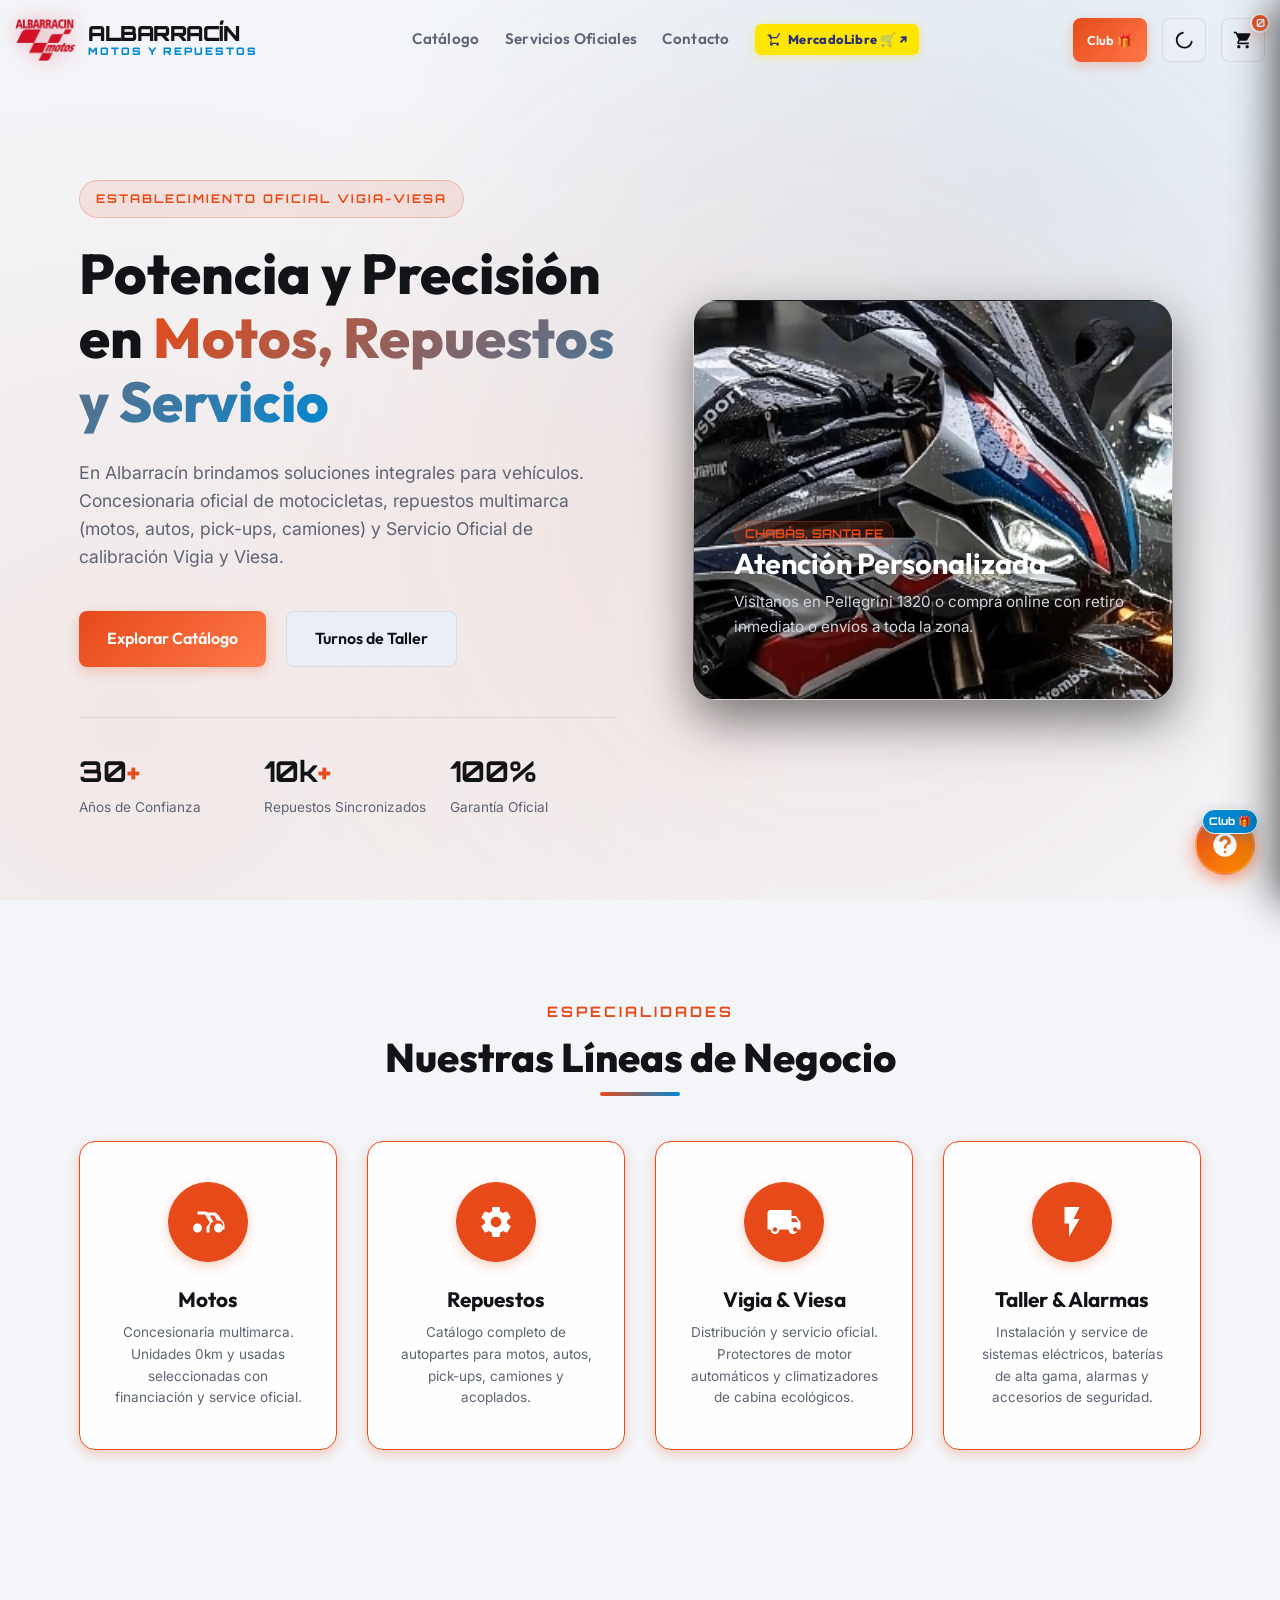
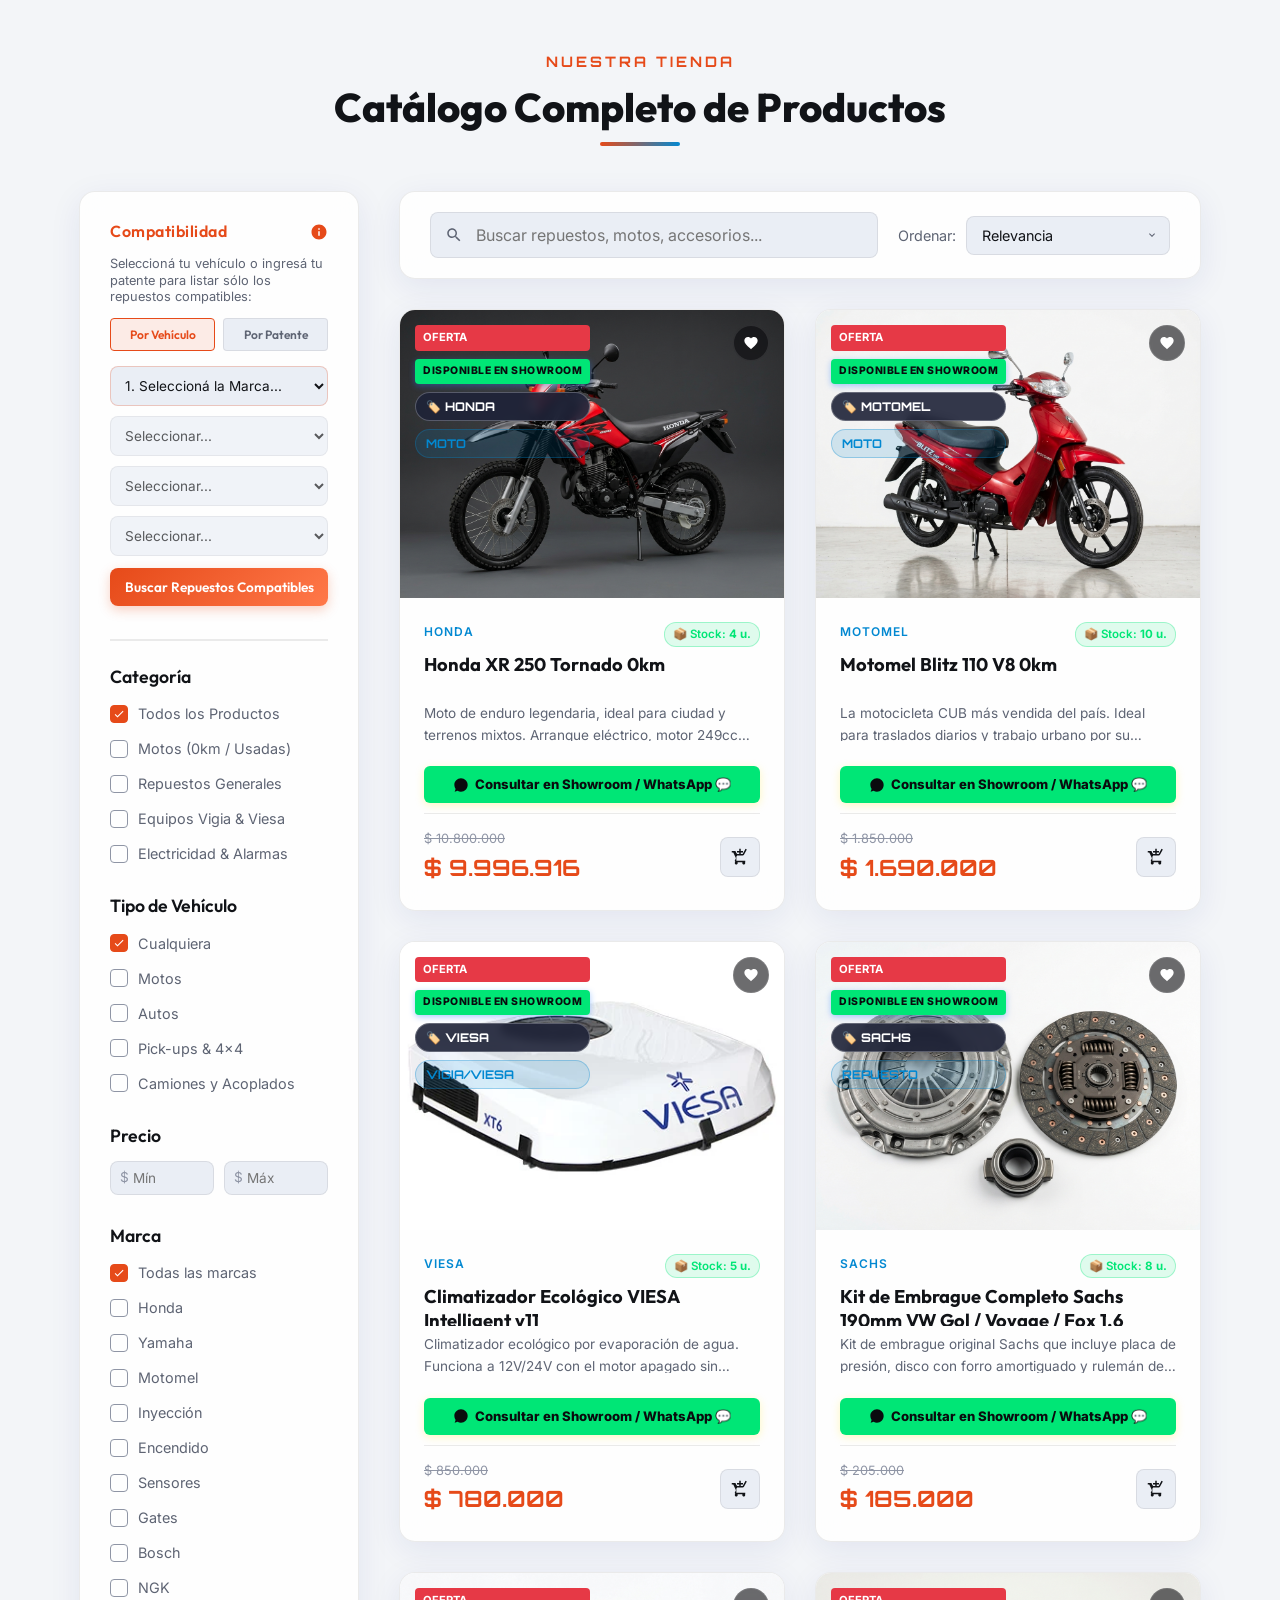
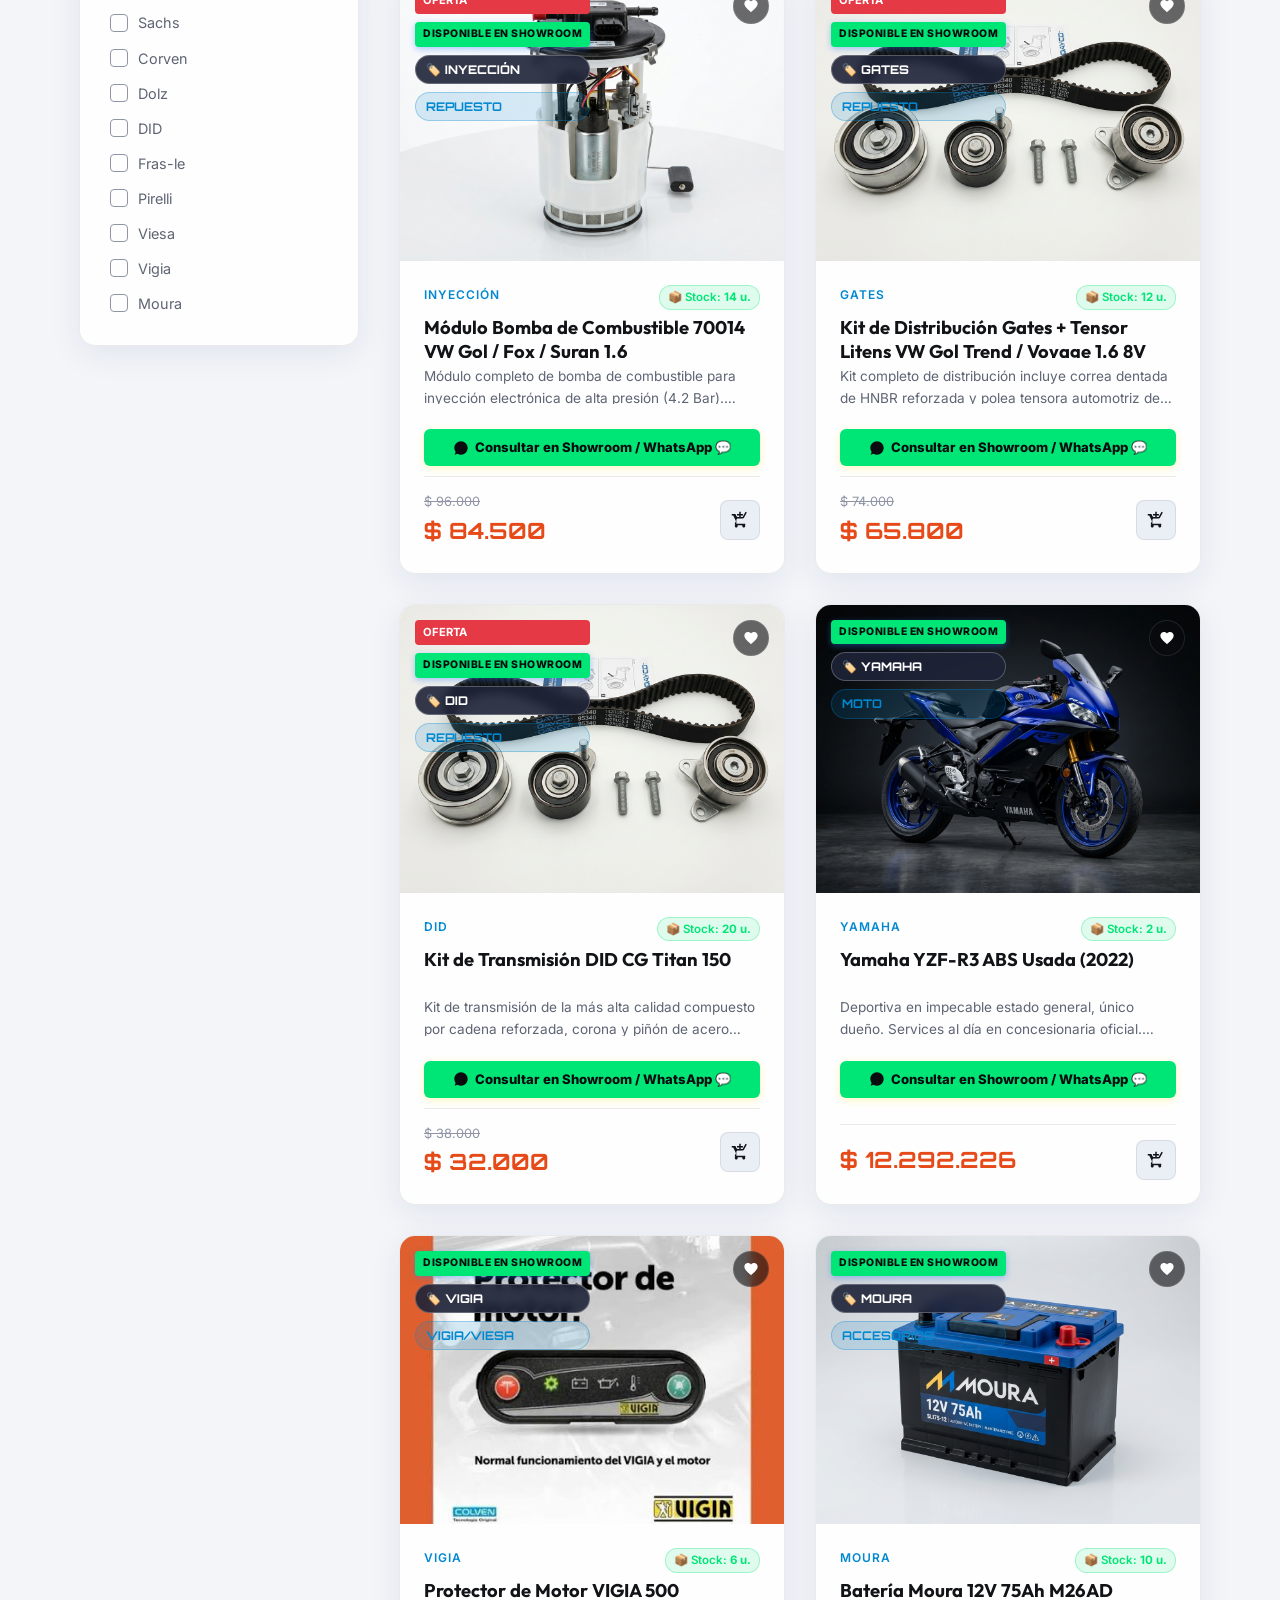
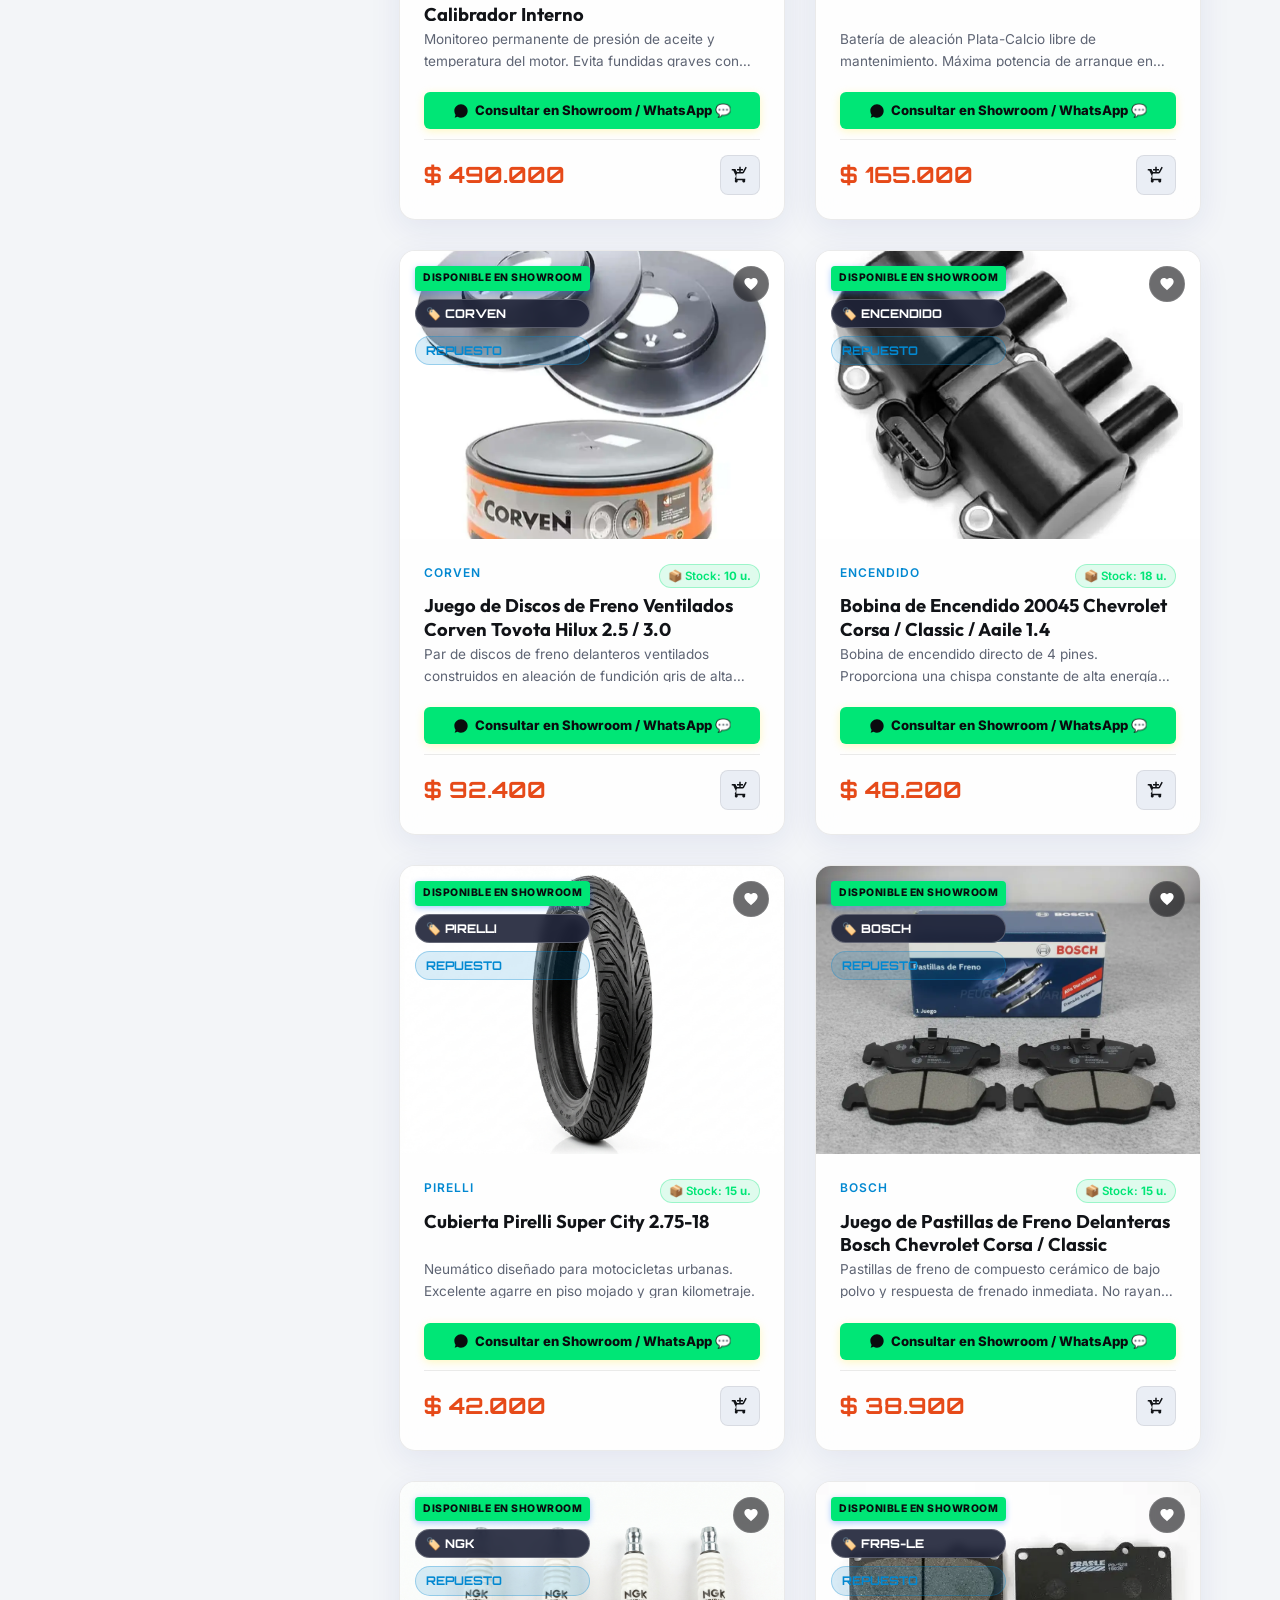
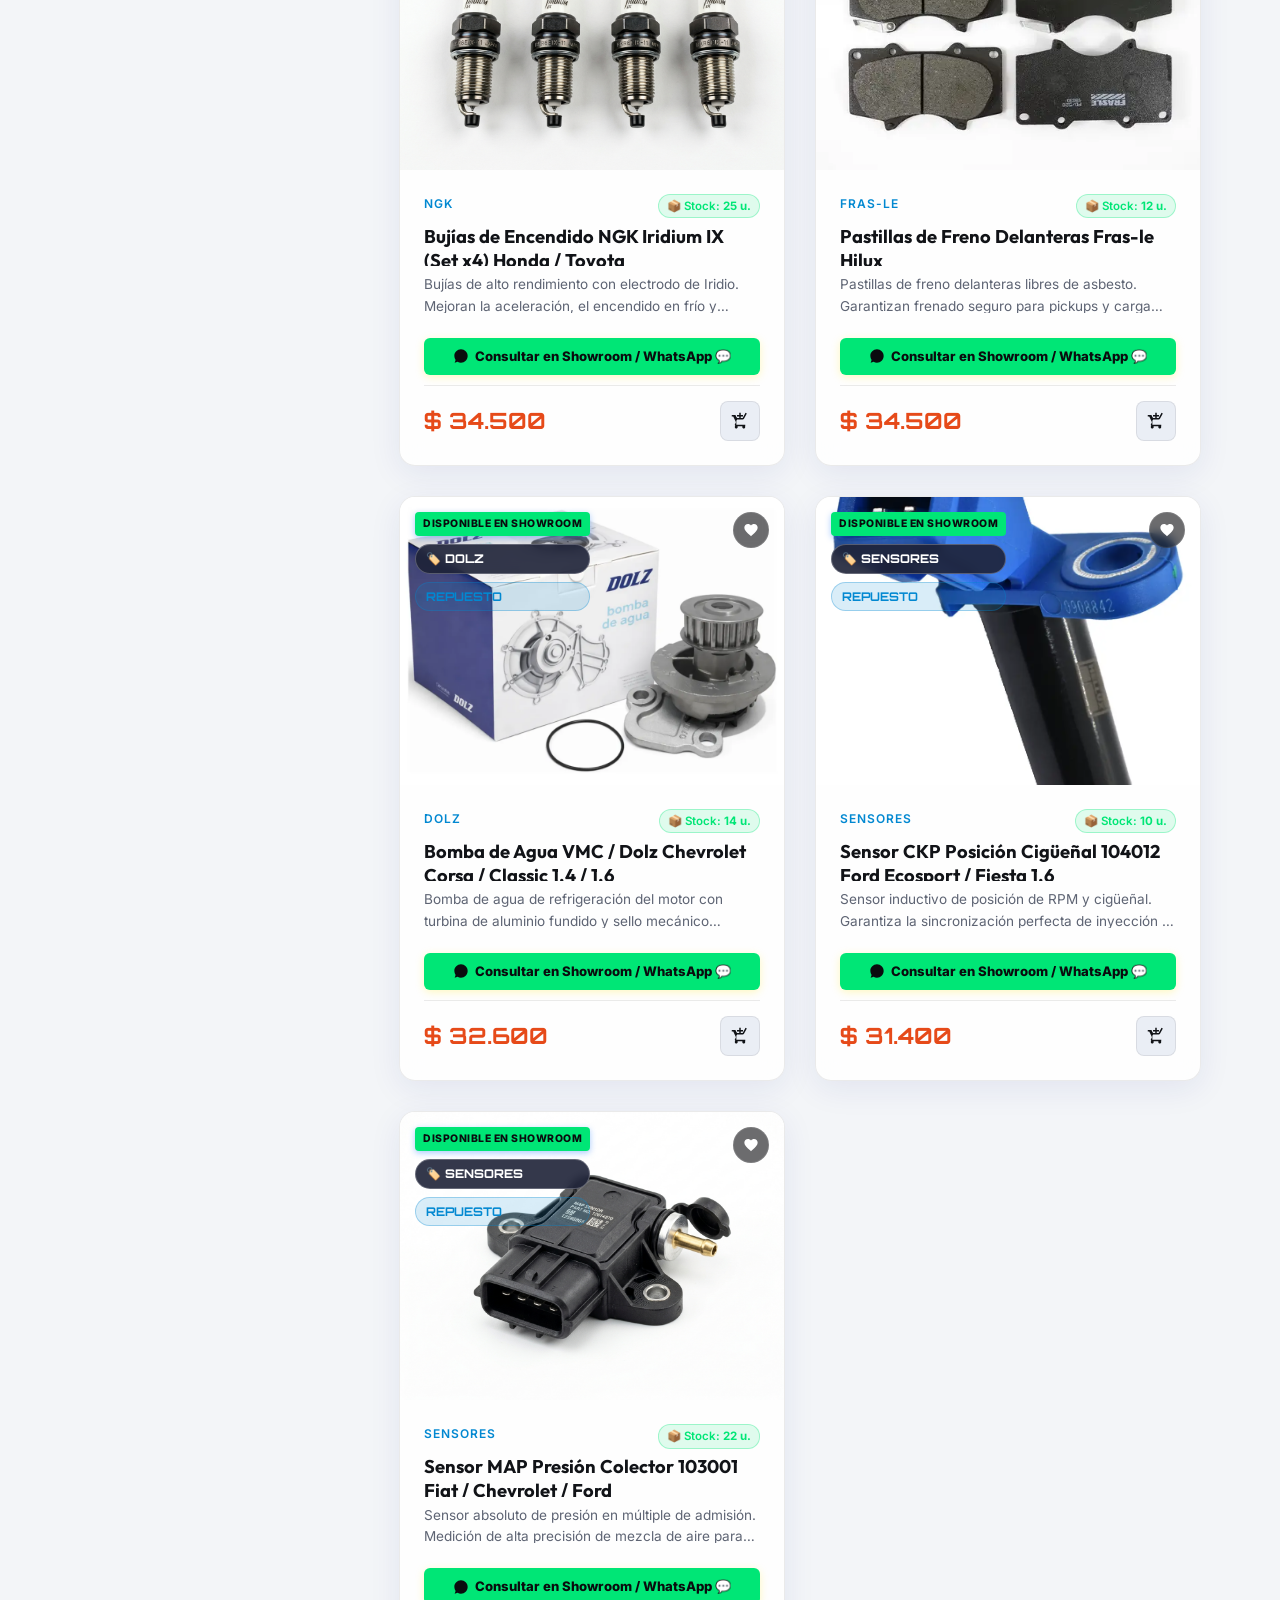
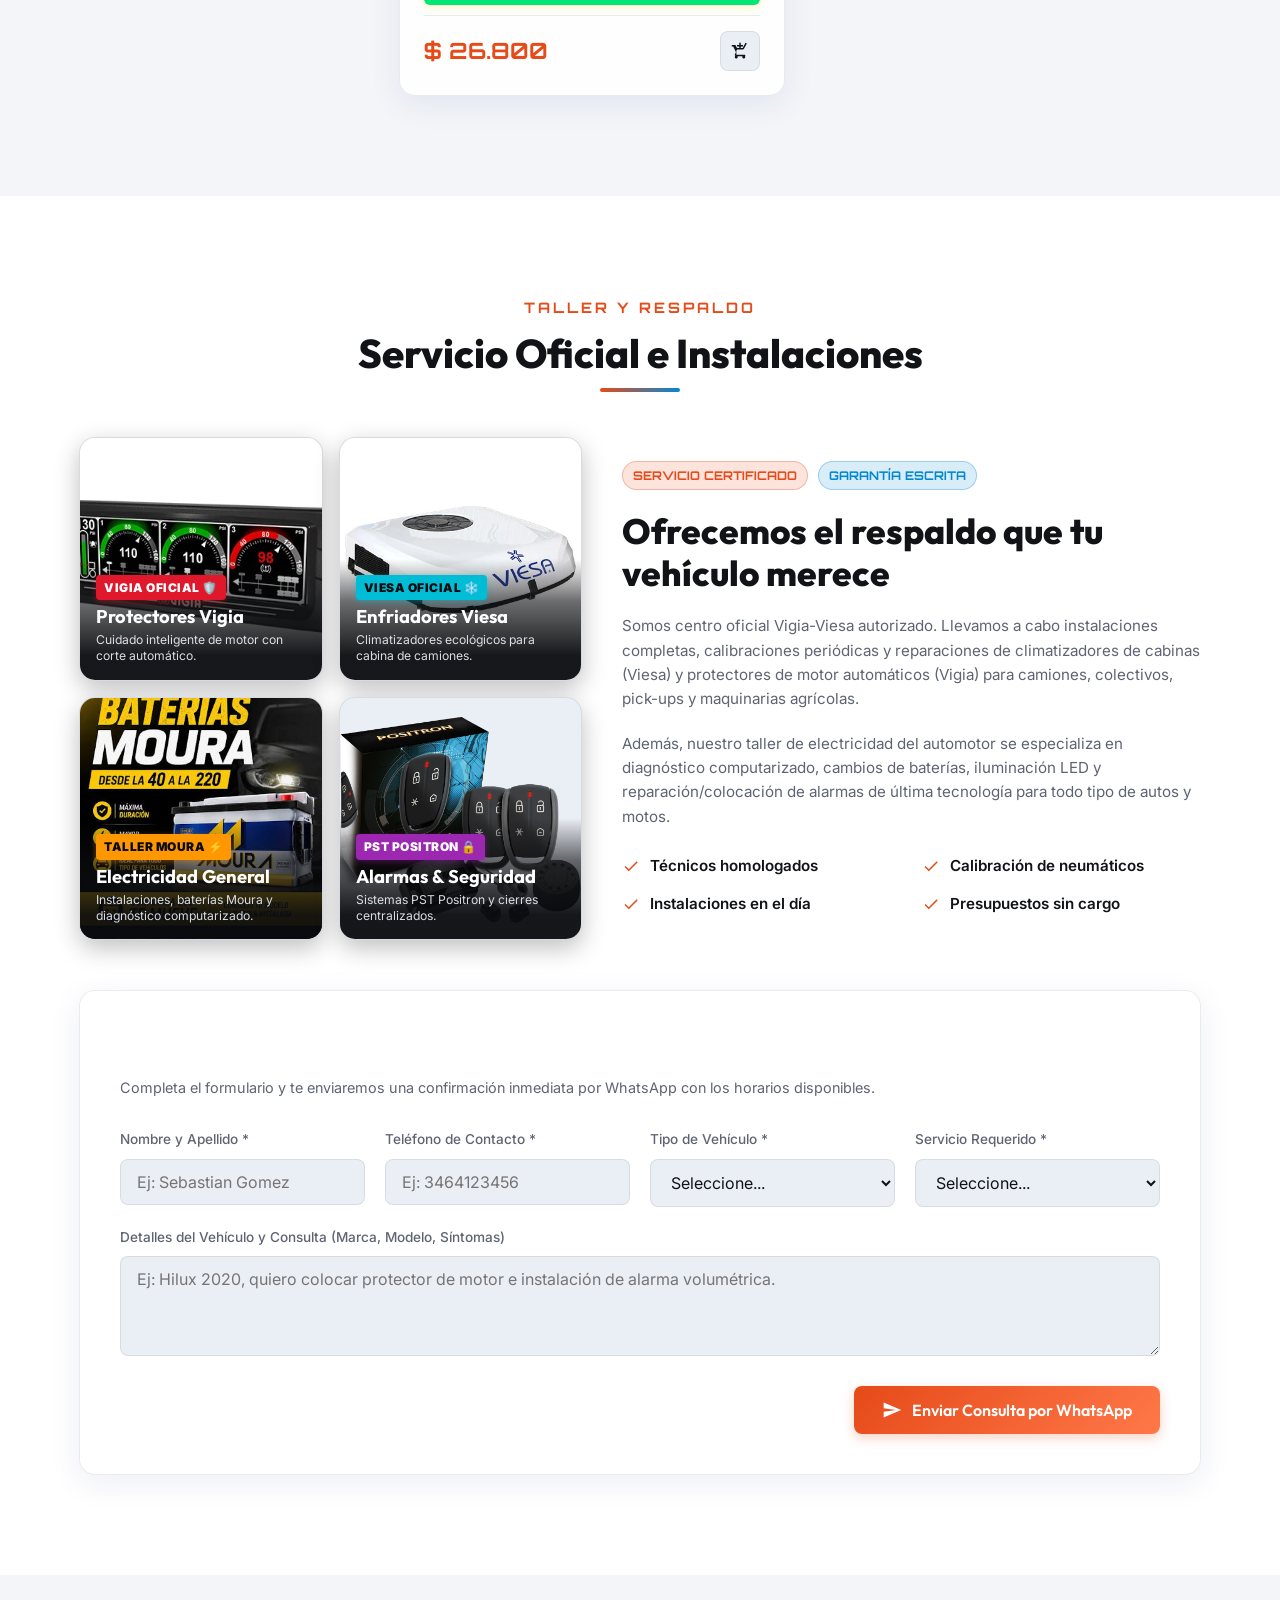
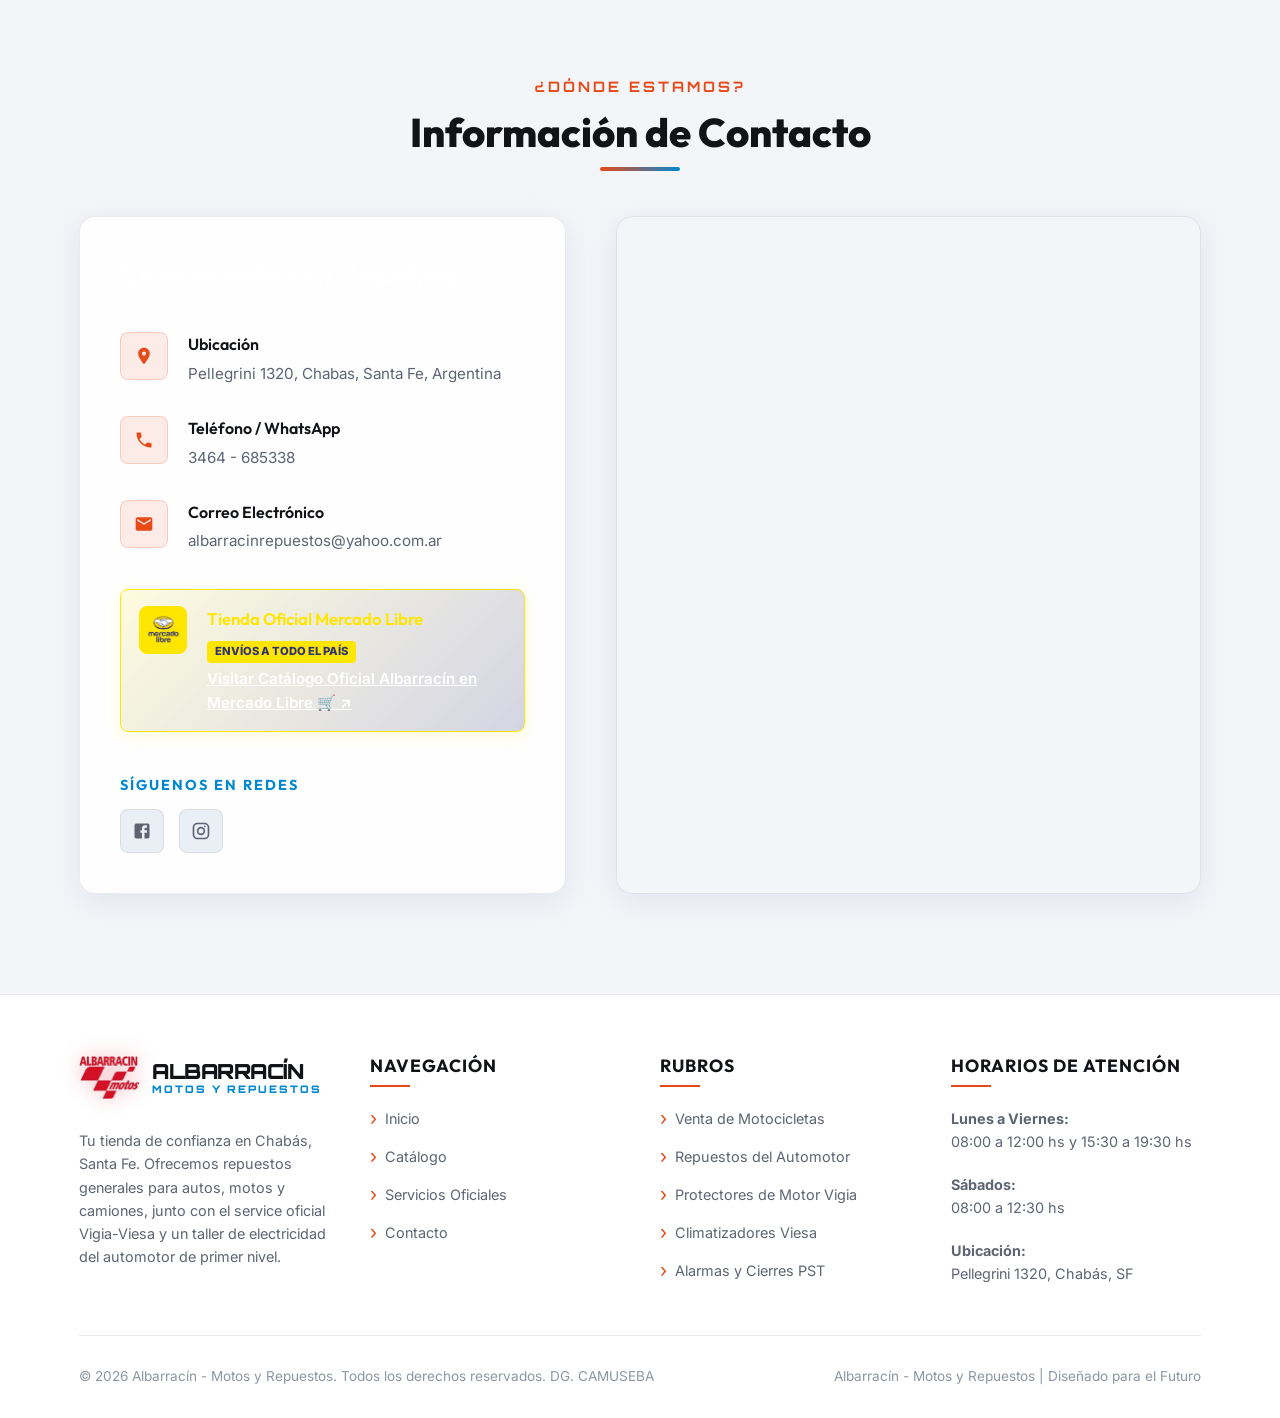
==== club_albarracin_fidelizacion/index.html @ 11bd65c9 "feat(v2.6.0): Base de datos relacional de compatibilidad vehicular, lookup por patente, ETL ACARA y " ====
<!DOCTYPE html>
<html lang="es">
<head>
  <meta charset="UTF-8">
  <meta name="viewport" content="width=device-width, initial-scale=1.0">

  <!-- SEO Primario & Posicionamiento Google -->
  <title>Albarracín Motos y Repuestos | Repuestos Multimarca, Concesionaria & Servicio Oficial Vigia-Viesa en Chabás</title>
  <meta name="description" content="Venta de motocicletas 0km y usadas, repuestos automotrices multimarca (Gates, Sachs, Bosch, Moura) y Servicio Oficial Vigia y Viesa en Chabás, Santa Fe. Tienda oficial MercadoLibre con envíos a todo el país.">
  <meta name="keywords" content="Albarracín Motos, Albarracín Repuestos, repuestos autos Chabás, repuestos motos Santa Fe, inyección electrónica, repuestos MercadoLibre, protector motor Vigia, climatizador Viesa, kit distribución Gates, embrague Sachs, baterías Moura, concesionaria Honda Chabás">
  <meta name="author" content="Albarracín Motos y Repuestos">
  <meta name="robots" content="index, follow, max-image-preview:large, max-snippet:-1, max-video-preview:-1">
  <link rel="canonical" href="https://albarracin-motos-repuestos.com.ar/">

  <!-- Geolocalización Local SEO -->
  <meta name="geo.region" content="AR-S">
  <meta name="geo.placename" content="Chabás, Santa Fe, Argentina">
  <meta name="geo.position" content="-33.2458;-61.3533">
  <meta name="ICBM" content="-33.2458, -61.3533">

  <!-- Open Graph / Facebook / WhatsApp Preview Meta Tags -->
  <meta property="og:site_name" content="Albarracín Motos y Repuestos">
  <meta property="og:title" content="Albarracín Motos y Repuestos | Catálogo Oficial & Tienda MercadoLibre">
  <meta property="og:description" content="Concesionaria de motocicletas, repuestos multimarca (autos, pick-ups, camiones) y Servicio Oficial Vigia y Viesa. Compra online en nuestra Tienda Oficial MercadoLibre o retirá en Pellegrini 1320 (Chabás).">
  <meta property="og:image" content="https://albarracin-motos-repuestos.com.ar/assets/banner_main.jpg">
  <meta property="og:image:secure_url" content="https://albarracin-motos-repuestos.com.ar/assets/banner_main.jpg">
  <meta property="og:image:width" content="1200">
  <meta property="og:image:height" content="630">
  <meta property="og:image:alt" content="Albarracín Motos y Repuestos - Catálogo Oficial">
  <meta property="og:url" content="https://albarracin-motos-repuestos.com.ar/">
  <meta property="og:type" content="website">
  <meta property="og:locale" content="es_AR">

  <!-- Twitter Card Metadata -->
  <meta name="twitter:card" content="summary_large_image">
  <meta name="twitter:url" content="https://albarracin-motos-repuestos.com.ar/">
  <meta name="twitter:title" content="Albarracín Motos y Repuestos | Repuestos & Servicio Oficial">
  <meta name="twitter:description" content="Venta de motos 0km, repuestos multimarca y servicio técnico homologado Vigia & Viesa. Tienda oficial MercadoLibre.">
  <meta name="twitter:image" content="https://albarracin-motos-repuestos.com.ar/assets/banner_main.jpg">

  <!-- Favicon e Iconos -->
  <link rel="icon" type="image/png" href="assets/logo.png">
  <link rel="apple-touch-icon" href="assets/logo.png">

  <!-- Schema.org JSON-LD Structured Data for Google SERP -->
  <script type="application/ld+json">
  {
    "@context": "https://schema.org",
    "@type": "AutoPartsStore",
    "name": "Albarracín Motos y Repuestos",
    "image": "https://albarracin-motos-repuestos.com.ar/assets/banner_main.jpg",
    "@id": "https://albarracin-motos-repuestos.com.ar/#store",
    "url": "https://albarracin-motos-repuestos.com.ar/",
    "telephone": "+543464685338",
    "priceRange": "$$",
    "address": {
      "@type": "PostalAddress",
      "streetAddress": "Pellegrini 1320",
      "addressLocality": "Chabás",
      "addressRegion": "Santa Fe",
      "postalCode": "S2173",
      "addressCountry": "AR"
    },
    "geo": {
      "@type": "GeoCoordinates",
      "latitude": -33.2458,
      "longitude": -61.3533
    },
    "openingHoursSpecification": {
      "@type": "OpeningHoursSpecification",
      "dayOfWeek": [
        "Monday",
        "Tuesday",
        "Wednesday",
        "Thursday",
        "Friday",
        "Saturday"
      ],
      "opens": "08:00",
      "closes": "19:00"
    },
    "sameAs": [
      "https://listado.mercadolibre.com.ar/_CustId_3530277724"
    ]
  }
  </script>

  <!-- Stylesheet -->
  <link rel="stylesheet" href="style.css">
  <link rel="stylesheet" href="loyalty.css">
  <link rel="stylesheet" href="mercadolibre.css">
</head>
<body>

  <!-- ==========================================
       HEADER & NAVIGATION
       ========================================== -->
  <header class="header" id="main-header">
    <div class="container header-container">
      <a href="#inicio" class="logo-wrapper" id="logo-link">
        <img src="assets/logo_white.png" alt="Albarracín Motos y Repuestos" class="logo-icon-img">
        <span class="logo-text">
          ALBARRACÍN
          <span class="logo-sub">Motos y Repuestos</span>
        </span>
      </a>

      <!-- Desktop Nav & Mobile Menu -->
      <nav>
        <ul class="nav-menu" id="nav-menu">
          <li class="nav-item">
            <a href="#catalogo" class="nav-link active" id="link-catalogo">
              <span class="nav-link-text">Catálogo</span>
              <svg class="nav-link-arrow" viewBox="0 0 24 24"><path d="M8.59 16.59L13.17 12 8.59 7.41 10 6l6 6-6 6-1.41-1.41z"/></svg>
            </a>
          </li>
          <li class="nav-item">
            <a href="#servicios" class="nav-link" id="link-servicios">
              <span class="nav-link-text">Servicios Oficiales</span>
              <svg class="nav-link-arrow" viewBox="0 0 24 24"><path d="M8.59 16.59L13.17 12 8.59 7.41 10 6l6 6-6 6-1.41-1.41z"/></svg>
            </a>
          </li>
          <li class="nav-item">
            <a href="#contacto" class="nav-link" id="link-contacto">
              <span class="nav-link-text">Contacto</span>
              <svg class="nav-link-arrow" viewBox="0 0 24 24"><path d="M8.59 16.59L13.17 12 8.59 7.41 10 6l6 6-6 6-1.41-1.41z"/></svg>
            </a>
          </li>
          <li class="nav-item nav-item-ml">
            <a href="https://listado.mercadolibre.com.ar/_CustId_3530277724" target="_blank" rel="noopener noreferrer" class="nav-link nav-link-ml" id="link-mercadolibre">
              <span class="nav-ml-badge">
                <svg viewBox="0 0 24 24"><path d="M7 18c-1.1 0-1.99.9-1.99 2S5.9 22 7 22s2-.9 2-2-.9-2-2-2zm10 0c-1.1 0-1.99.9-1.99 2s.89 2 1.99 2 2-.9 2-2-.9-2-2-2zm-9.83-6.25l.03-.12.9-1.63h7.45c.75 0 1.41-.41 1.75-1.03l3.8-6.9-1.73-1.02-3.8 6.9H8.1L7 6.27l-.03-.02-1-2.1H1v2h2l3.6 7.59-1.35 2.45c-.16.28-.25.61-.25.96 0 1.1.9 2 2 2h12v-2H7.42c-.13 0-.25-.11-.25-.25z"/></svg>
                MercadoLibre 🛒 ↗
              </span>
            </a>
          </li>
          <li class="nav-item mobile-only-nav-item">
            <button class="nav-link nav-link-club" id="mobile-nav-club-btn" onclick="openLoyaltyDrawer(); document.getElementById('nav-menu').classList.remove('open');">
              <span style="display: flex; align-items: center; gap: 8px;">
                <svg viewBox="0 0 24 24" style="width: 18px; height: 18px; fill: var(--accent-orange);"><path d="M12 2C6.48 2 2 6.48 2 12s4.48 10 10 10 10-4.48 10-10S17.52 2 12 2zm1 17h-2v-2h2v2zm2.07-7.75l-.9.92C13.45 12.9 13 13.5 13 15h-2v-.5c0-1.1.45-2.1 1.17-2.83l1.24-1.26c.37-.36.59-.86.59-1.41 0-1.1-.9-2-2-2s-2 .9-2 2H7c0-2.76 2.24-5 5-5s5 2.24 5 5c0 1.04-.42 1.99-1.07 2.75z"/></svg>
                Club Albarracín 🎁
              </span>
              <span class="nav-club-tag">Puntos & Premios</span>
            </button>
          </li>
        </ul>
      </nav>

      <div class="header-actions">
        <!-- Club Albarracin Header Direct Button -->
        <button class="btn btn-primary" id="header-club-btn" onclick="openLoyaltyDrawer()" style="padding: 8px 14px; font-size: 0.8rem; height: 44px; font-family: var(--font-heading);">
          Club 🎁
        </button>

        <!-- Theme Toggle -->
        <button class="theme-toggle" id="theme-btn" aria-label="Cambiar tema">
          <svg class="sun-icon" viewBox="0 0 24 24">
            <path d="M12 7c-2.76 0-5 2.24-5 5s2.24 5 5 5 5-2.24 5-5-2.24-5-5-5zM2 13h2c.55 0 1-.45 1-1s-.45-1-1-1H2c-.55 0-1 .45-1 1s.45 1 1 1zm18 0h2c.55 0 1-.45 1-1s-.45-1-1-1h-2c-.55 0-1 .45-1 1s.45 1 1 1zM11 2v2c0 .55.45 1 1 1s1-.45 1-1V2c0-.55-.45-1-1-1s-1 .45-1 1zm0 18v2c0 .55.45 1 1 1s1-.45 1-1v-2c0-.55-.45-1-1-1s-1 .45-1 1zM5.99 4.58c-.39-.39-1.03-.39-1.41 0s-.39 1.03 0 1.41l1.06 1.06c.39.39 1.03.39 1.41 0s.39-1.03 0-1.41L5.99 4.58zm12.37 12.37c-.39-.39-1.03-.39-1.41 0s-.39 1.03 0 1.41l1.06 1.06c.39.39 1.03.39 1.41 0s.39-1.03 0-1.41l-1.06-1.06zm1.06-12.37c-.39-.39-1.03-.39-1.41 0l-1.06 1.06c-.39.39-.39 1.03 0 1.41s1.03.39 1.41 0l1.06-1.06c.39-.38.39-1.02 0-1.41zm-12.37 12.37c-.39-.39-1.03-.39-1.41 0l-1.06 1.06c-.39.39-.39 1.03 0 1.41s1.03.39 1.41 0l1.06-1.06c.39-.38.39-1.02 0-1.41z"/>
          </svg>
          <svg class="moon-icon" viewBox="0 0 24 24" style="display: none;">
            <path d="M12.3 22h-.1c-5.5 0-10-4.5-10-10 0-4.8 3.5-8.9 8.2-9.8.6-.1 1.2.3 1.3.9.1.6-.3 1.2-.9 1.3-3.7.7-6.4 3.9-6.4 7.7 0 4.4 3.6 8 8 8 3.8 0 7-2.7 7.7-6.4.1-.6.7-1 1.3-.9.6.1 1 .7.9 1.3-.9 4.7-5 8.2-9.8 8.2z"/>
          </svg>
        </button>

        <!-- Cart Trigger -->
        <button class="cart-trigger" id="cart-trigger-btn" aria-label="Ver carrito">
          <svg viewBox="0 0 24 24">
            <path d="M7 18c-1.1 0-1.99.9-1.99 2S5.9 22 7 22s2-.9 2-2-.9-2-2-2zM1 2v2h2l3.6 7.59-1.35 2.45c-.16.28-.25.61-.25.96 0 1.1.9 2 2 2h12v-2H7.42c-.14 0-.25-.11-.25-.25l.03-.12.9-1.63h7.45c.75 0 1.41-.41 1.75-1.03l3.58-6.49c.08-.14.12-.31.12-.48 0-.55-.45-1-1-1H5.21l-.94-2H1zm16 16c-1.1 0-1.99.9-1.99 2s.89 2 1.99 2 2-.9 2-2-.9-2-2-2z"/>
          </svg>
          <span class="cart-count" id="cart-counter">0</span>
        </button>

        <!-- Mobile Menu Toggle -->
        <button class="mobile-menu-toggle" id="mobile-toggle" aria-label="Menú móvil">
          <svg viewBox="0 0 24 24">
            <path d="M3 18h18v-2H3v2zm0-5h18v-2H3v2zm0-7v2h18V6H3z"/>
          </svg>
        </button>
      </div>
    </div>
  </header>

  <!-- ==========================================
       HERO SECTION
       ========================================== -->
  <main>
    <section class="hero" id="inicio">
      <div class="hero-image-bg"></div>
      <div class="container hero-grid">
        <div class="hero-content reveal active">
          <div class="hero-tag">
            <span class="hero-tag-text">Establecimiento Oficial Vigia-Viesa</span>
          </div>
          <h1 class="hero-title">
            Potencia y Precisión en <span>Motos, Repuestos y Servicio</span>
          </h1>
          <p class="hero-description">
            En Albarracín brindamos soluciones integrales para vehículos. Concesionaria oficial de motocicletas, repuestos multimarca (motos, autos, pick-ups, camiones) y Servicio Oficial de calibración Vigia y Viesa.
          </p>
          <div class="hero-buttons">
            <a href="#catalogo" class="btn btn-primary" id="btn-hero-catalog">Explorar Catálogo</a>
            <a href="#servicios" class="btn btn-secondary" id="btn-hero-taller">Turnos de Taller</a>
          </div>
          <div class="hero-stats">
            <div class="stat-item">
              <span class="stat-number">30<span>+</span></span>
              <span class="stat-label">Años de Confianza</span>
            </div>
            <div class="stat-item">
              <span class="stat-number">10k<span>+</span></span>
              <span class="stat-label">Repuestos Sincronizados</span>
            </div>
            <div class="stat-item">
              <span class="stat-number">100%</span>
              <span class="stat-label">Garantía Oficial</span>
            </div>
          </div>
        </div>
        <div class="hero-visual reveal active">
          <div class="hero-card">
            <img class="hero-card-img" src="assets/banner_main.jpg" alt="Albarracín Repuestos taller y salón de ventas" id="main-banner-img">
            <div class="hero-card-content">
              <span class="badge badge-orange">Chabás, Santa Fe</span>
              <h3 class="hero-card-title">Atención Personalizada</h3>
              <p class="hero-card-desc">Visitanos en Pellegrini 1320 o comprá online con retiro inmediato o envíos a toda la zona.</p>
            </div>
          </div>
        </div>
      </div>
    </section>

    <!-- ==========================================
         CATEGORIES SECTION
         ========================================== -->
    <section class="section" id="categorias-showcase">
      <div class="container">
        <div class="section-title-wrapper reveal">
          <span class="section-subtitle">Especialidades</span>
          <h2 class="section-title">Nuestras Líneas de Negocio</h2>
        </div>
        <div class="categories-grid">
          <!-- Motos -->
          <div class="category-card glass-panel reveal" data-category="motos" id="cat-card-motos">
            <div class="category-icon-wrapper">
              <svg viewBox="0 0 24 24">
                <path d="M19 13c-1.66 0-3 1.34-3 3s1.34 3 3 3 3-1.34 3-3-1.34-3-3-3zm-14 0c-1.66 0-3 1.34-3 3s1.34 3 3 3 3-1.34 3-3-1.34-3-3-3zm13.1-6.17c-.41-.7-1.15-1.13-1.95-1.13H11v2h5.1l1.9 3.25C18.25 11.23 18.63 11 19 11c1.66 0 3 1.34 3 3v2h-2c0-2.21-1.79-4-4-4h-.23l-3.32-5.69C12.1 5.48 11.08 5 10 5H5v2h5l3.23 5.54L11 15.35V19h2v-4.15l1.67-2.85h1.56c1.07 0 2.05.54 2.62 1.45l2.25 3.55H23v-2.5c0-1.73-.89-3.25-2.24-4.12l-1.66-2.85z"/>
              </svg>
            </div>
            <h3 class="category-title">Motos</h3>
            <p class="category-desc">Concesionaria multimarca. Unidades 0km y usadas seleccionadas con financiación y service oficial.</p>
          </div>
          <!-- Repuestos -->
          <div class="category-card glass-panel reveal" data-category="repuestos" id="cat-card-repuestos">
            <div class="category-icon-wrapper">
              <svg viewBox="0 0 24 24">
                <path d="M19.43 12.98c.04-.32.07-.64.07-.98s-.03-.66-.07-.98l2.11-1.65c.19-.15.24-.42.12-.64l-2-3.46c-.12-.22-.39-.3-.61-.22l-2.49 1c-.52-.4-1.08-.73-1.69-.98l-.38-2.65C14.46 2.18 14.25 2 14 2h-4c-.25 0-.46.18-.49.42l-.38 2.65c-.61.25-1.17.59-1.69.98l-2.49-1c-.23-.09-.49 0-.61.22l-2 3.46c-.13.22-.07.49.12.64l2.11 1.65c-.04.32-.07.65-.07.98s.03.66.07.98l-2.11 1.65c-.19.15-.24.42-.12.64l2 3.46c.12.22.39.3.61.22l2.49-1c.52.4 1.08.73 1.69.98l.38 2.65c.03.24.24.42.49.42h4c.25 0 .46-.18.49-.42l.38-2.65c.61-.25 1.17-.59 1.69-.98l2.49 1c.23.09.49 0 .61-.22l2-3.46c.12-.22.07-.49-.12-.64l-2.11-1.65zM12 15.5c-1.93 0-3.5-1.57-3.5-3.5s1.57-3.5 3.5-3.5 3.5 1.57 3.5 3.5-1.57 3.5-3.5 3.5z"/>
              </svg>
            </div>
            <h3 class="category-title">Repuestos</h3>
            <p class="category-desc">Catálogo completo de autopartes para motos, autos, pick-ups, camiones y acoplados.</p>
          </div>
          <!-- Vigia Viesa -->
          <div class="category-card glass-panel reveal" data-category="vigia-viesa" id="cat-card-vigia">
            <div class="category-icon-wrapper">
              <svg viewBox="0 0 24 24">
                <path d="M20 8h-3V4H3c-1.1 0-2 .9-2 2v11h2c0 1.66 1.34 3 3 3s3-1.34 3-3h6c0 1.66 1.34 3 3 3s3-1.34 3-3h2v-5l-3-4zM6 18.5c-.83 0-1.5-.67-1.5-1.5s.67-1.5 1.5-1.5 1.5.67 1.5 1.5-.67 1.5-1.5 1.5zm13.5 0c-.83 0-1.5-.67-1.5-1.5s.67-1.5 1.5-1.5 1.5.67 1.5 1.5-.67 1.5-1.5 1.5zM17 12V9.5h2.5l1.97 2.5H17z"/>
              </svg>
            </div>
            <h3 class="category-title">Vigia & Viesa</h3>
            <p class="category-desc">Distribución y servicio oficial. Protectores de motor automáticos y climatizadores de cabina ecológicos.</p>
          </div>
          <!-- Electricidad -->
          <div class="category-card glass-panel reveal" data-category="electricidad-alarmas" id="cat-card-electricity">
            <div class="category-icon-wrapper">
              <svg viewBox="0 0 24 24">
                <path d="M7 2v11h3v9l7-12h-4l4-8H7z"/>
              </svg>
            </div>
            <h3 class="category-title">Taller & Alarmas</h3>
            <p class="category-desc">Instalación y service de sistemas eléctricos, baterías de alta gama, alarmas y accesorios de seguridad.</p>
          </div>
        </div>
      </div>
    </section>

    <!-- ==========================================
         E-COMMERCE CATALOG SECTION
         ========================================== -->
    <section class="section" id="catalogo">
      <div class="container">
        <div class="section-title-wrapper reveal">
          <span class="section-subtitle">Nuestra Tienda</span>
          <h2 class="section-title">Catálogo Completo de Productos</h2>
        </div>

        <div class="catalog-layout">
          <!-- Sidebar Filters -->
          <aside class="catalog-filters glass-panel" id="catalog-aside">
            <div class="catalog-filters-close-btn">
              <button class="cart-close-btn" id="close-filters-btn" aria-label="Cerrar filtros">
                <svg viewBox="0 0 24 24"><path d="M19 6.41L17.59 5 12 10.59 6.41 5 5 6.41 10.59 12 5 17.59 6.41 19 12 13.41 17.59 19 19 17.59 13.41 12 19 6.41z"/></svg>
              </button>
            </div>

            <!-- BUSCADOR DE COMPATIBILIDAD POR VEHICULO -->
            <div class="filter-section" id="compatibility-checker-widget" style="border-bottom: 2px solid var(--glass-border); padding-bottom: 25px; margin-bottom: 25px;">
              <h3 class="filter-title" style="color: var(--accent-orange); font-size: 1rem; letter-spacing: 0.5px;">
                <span>Compatibilidad</span>
                <svg viewBox="0 0 24 24" style="width: 18px; height: 18px; fill: currentColor;"><path d="M12 2C6.48 2 2 6.48 2 12s4.48 10 10 10 10-4.48 10-10S17.52 2 12 2zm1 15h-2v-6h2v6zm0-8h-2V7h2v2z"/></svg>
              </h3>
              <p class="footer-desc" style="font-size: 0.8rem; margin-bottom: 12px; line-height: 1.3; color: var(--text-secondary);">
                Seleccioná tu vehículo o ingresá tu patente para listar sólo los repuestos compatibles:
              </p>

              <!-- Tab Buttons -->
              <div style="display: flex; gap: 8px; margin-bottom: 15px;">
                <button type="button" class="btn comp-tab-btn active" id="tab-btn-vehiculo" style="flex: 1; padding: 8px; font-size: 0.75rem; font-weight: 600; border-radius: 4px; text-align: center;">
                  Por Vehículo
                </button>
                <button type="button" class="btn comp-tab-btn" id="tab-btn-patente" style="flex: 1; padding: 8px; font-size: 0.75rem; font-weight: 600; border-radius: 4px; text-align: center;">
                  Por Patente
                </button>
              </div>

              <!-- Dropdowns Container (Búsqueda Progresiva en Cascada) -->
              <div id="comp-dropdowns-container">
                <div class="form-group" style="margin-bottom: 10px;">
                  <select class="form-select" id="vehicle-brand-select" style="padding: 10px; font-size: 0.85rem; border-color: rgba(var(--accent-orange-rgb), 0.25);">
                    <option value="">1. Seleccioná la Marca...</option>
                  </select>
                </div>
                <div class="form-group" style="margin-bottom: 10px;">
                  <select class="form-select" id="vehicle-model-select" style="padding: 10px; font-size: 0.85rem;" disabled>
                    <option value="">2. Seleccioná el Modelo...</option>
                  </select>
                </div>
                <div class="form-group" style="margin-bottom: 10px;">
                  <select class="form-select" id="vehicle-version-select" style="padding: 10px; font-size: 0.85rem;" disabled>
                    <option value="">3. Motor / Versión...</option>
                  </select>
                </div>
                <div class="form-group" style="margin-bottom: 12px;">
                  <select class="form-select" id="vehicle-year-select" style="padding: 10px; font-size: 0.85rem;" disabled>
                    <option value="">4. Año Exacto (Opcional)...</option>
                  </select>
                </div>
                <button type="button" class="btn btn-primary" id="comp-filter-btn" style="width: 100%; padding: 10px; font-size: 0.85rem; margin-bottom: 8px;">
                  Buscar Repuestos Compatibles
                </button>
              </div>

              <!-- Patente Container -->
              <div id="comp-patente-container" style="display: none; margin-bottom: 15px;">
                <div class="form-group" style="margin-bottom: 10px;">
                  <input type="text" class="form-input" id="patente-input" placeholder="Ej: AB123CD o OOT554" style="text-align: center; font-size: 0.9rem; font-weight: 700; letter-spacing: 1px; padding: 10px; border-color: rgba(var(--accent-blue-rgb), 0.25);" maxlength="8">
                </div>
                <button type="button" class="btn btn-secondary" id="patente-search-btn" style="width: 100%; padding: 10px; font-size: 0.85rem; border-color: var(--accent-blue); color: var(--accent-blue); display: flex; align-items: center; justify-content: center; gap: 8px;">
                  Consultar Dominio
                </button>
                <div id="patente-status-msg" style="margin-top: 8px; font-size: 0.75rem; line-height: 1.3;"></div>
              </div>

              <!-- Badge de Filtro Activo -->
              <div id="active-vehicle-badge" style="display: none; background: rgba(16, 185, 129, 0.12); border: 1px solid #10b981; padding: 10px; border-radius: 6px; font-size: 0.8rem; color: #10b981; margin-top: 10px; flex-direction: column; gap: 4px;">
              </div>

              <button class="btn btn-secondary" id="comp-reset-btn" style="width: 100%; padding: 8px; font-size: 0.8rem; border-color: var(--accent-orange); color: var(--accent-orange); display: none; margin-top: 8px;">
                ✕ Quitar Filtro de Vehículo
              </button>
            </div>

            <!-- Categories -->
            <div class="filter-section">
              <h3 class="filter-title">Categoría</h3>
              <ul class="filter-list" id="category-filter-list">
                <li class="filter-item active" data-value="todos">
                  <div class="filter-checkbox"><svg viewBox="0 0 24 24"><path d="M9 16.17L4.83 12l-1.42 1.41L9 19 21 7l-1.41-1.41L9 16.17z"/></svg></div>
                  Todos los Productos
                </li>
                <li class="filter-item" data-value="motos">
                  <div class="filter-checkbox"><svg viewBox="0 0 24 24"><path d="M9 16.17L4.83 12l-1.42 1.41L9 19 21 7l-1.41-1.41L9 16.17z"/></svg></div>
                  Motos (0km / Usadas)
                </li>
                <li class="filter-item" data-value="repuestos">
                  <div class="filter-checkbox"><svg viewBox="0 0 24 24"><path d="M9 16.17L4.83 12l-1.42 1.41L9 19 21 7l-1.41-1.41L9 16.17z"/></svg></div>
                  Repuestos Generales
                </li>
                <li class="filter-item" data-value="vigia-viesa">
                  <div class="filter-checkbox"><svg viewBox="0 0 24 24"><path d="M9 16.17L4.83 12l-1.42 1.41L9 19 21 7l-1.41-1.41L9 16.17z"/></svg></div>
                  Equipos Vigia & Viesa
                </li>
                <li class="filter-item" data-value="electricidad-alarmas">
                  <div class="filter-checkbox"><svg viewBox="0 0 24 24"><path d="M9 16.17L4.83 12l-1.42 1.41L9 19 21 7l-1.41-1.41L9 16.17z"/></svg></div>
                  Electricidad & Alarmas
                </li>
              </ul>
            </div>

            <!-- Vehicle Type (Subcategory for Repuestos) -->
            <div class="filter-section" id="vehicle-filter-section">
              <h3 class="filter-title">Tipo de Vehículo</h3>
              <ul class="filter-list" id="vehicle-filter-list">
                <li class="filter-item active" data-vehicle="todos">
                  <div class="filter-checkbox"><svg viewBox="0 0 24 24"><path d="M9 16.17L4.83 12l-1.42 1.41L9 19 21 7l-1.41-1.41L9 16.17z"/></svg></div>
                  Cualquiera
                </li>
                <li class="filter-item" data-vehicle="motos">
                  <div class="filter-checkbox"><svg viewBox="0 0 24 24"><path d="M9 16.17L4.83 12l-1.42 1.41L9 19 21 7l-1.41-1.41L9 16.17z"/></svg></div>
                  Motos
                </li>
                <li class="filter-item" data-vehicle="autos">
                  <div class="filter-checkbox"><svg viewBox="0 0 24 24"><path d="M9 16.17L4.83 12l-1.42 1.41L9 19 21 7l-1.41-1.41L9 16.17z"/></svg></div>
                  Autos
                </li>
                <li class="filter-item" data-vehicle="pickups">
                  <div class="filter-checkbox"><svg viewBox="0 0 24 24"><path d="M9 16.17L4.83 12l-1.42 1.41L9 19 21 7l-1.41-1.41L9 16.17z"/></svg></div>
                  Pick-ups & 4x4
                </li>
                <li class="filter-item" data-vehicle="camiones">
                  <div class="filter-checkbox"><svg viewBox="0 0 24 24"><path d="M9 16.17L4.83 12l-1.42 1.41L9 19 21 7l-1.41-1.41L9 16.17z"/></svg></div>
                  Camiones y Acoplados
                </li>
              </ul>
            </div>

            <!-- Price Range -->
            <div class="filter-section">
              <h3 class="filter-title">Precio</h3>
              <div class="price-inputs">
                <div class="price-input-wrapper">
                  <span class="price-currency">$</span>
                  <input type="number" class="price-input" id="price-min" placeholder="Mín" min="0">
                </div>
                <div class="price-input-wrapper">
                  <span class="price-currency">$</span>
                  <input type="number" class="price-input" id="price-max" placeholder="Máx" min="0">
                </div>
              </div>
            </div>

            <!-- Brand Filter -->
            <div class="filter-section">
              <h3 class="filter-title">Marca</h3>
              <ul class="filter-list" id="brand-filter-list">
                <!-- Javascript will populate this based on products -->
              </ul>
            </div>
          </aside>

          <!-- Main Content Area -->
          <div class="catalog-main">
            <!-- Search & Sorting Toolbar -->
            <div class="catalog-toolbar glass-panel reveal">
              <div class="search-bar-wrapper">
                <input type="text" class="search-input" id="catalog-search" placeholder="Buscar repuestos, motos, accesorios...">
                <svg class="search-icon" viewBox="0 0 24 24">
                  <path d="M15.5 14h-.79l-.28-.27C15.41 12.59 16 11.11 16 9.5 16 5.91 13.09 3 9.5 3S3 5.91 3 9.5 5.91 16 9.5 16c1.61 0 3.09-.59 4.23-1.57l.27.28v.79l5 4.99L20.49 19l-4.99-5zm-6 0C7.01 14 5 11.99 5 9.5S7.01 5 9.5 5 14 7.01 14 9.5 11.99 14 9.5 14z"/>
                </svg>
              </div>

              <!-- Button to open filters on Mobile -->
              <button class="btn btn-secondary filter-toggle-btn" id="open-filters-btn" style="display: none; padding: 10px 18px;">
                <svg viewBox="0 0 24 24" style="width: 18px; height: 18px; fill: currentColor;"><path d="M3 17v2h6v-2H3zM3 5v2h10V5H3zm10 16v-2h8v-2h-8v-2h-2v6h2zM7 9v2H3v2h4v2h2V9H7zm14 4v-2H11v2h10zm-6-4h2V7h4V5h-4V3h-2v6z"/></svg>
                Filtros
              </button>

              <div class="sort-select-wrapper">
                <span class="sort-label">Ordenar:</span>
                <select class="sort-select" id="catalog-sort">
                  <option value="relevancia">Relevancia</option>
                  <option value="precio-asc">Precio: Menor a Mayor</option>
                  <option value="precio-desc">Precio: Mayor a Menor</option>
                  <option value="nombre-asc">Nombre: A-Z</option>
                </select>
                <svg class="sort-select-icon" viewBox="0 0 24 24">
                  <path d="M7.41 8.59L12 13.17l4.59-4.58L18 10l-6 6-6-6 1.41-1.41z"/>
                </svg>
              </div>
            </div>
            


            <!-- Products Grid -->
            <div class="products-grid" id="products-grid-container">
              <!-- Dynamically populated by JS -->
            </div>

            <!-- No Results State -->
            <div class="no-results" id="catalog-no-results">
              <svg class="no-results-icon" viewBox="0 0 24 24">
                <path d="M15.5 14h-.79l-.28-.27C15.41 12.59 16 11.11 16 9.5 16 5.91 13.09 3 9.5 3S3 5.91 3 9.5 5.91 16 9.5 16c1.61 0 3.09-.59 4.23-1.57l.27.28v.79l5 4.99L20.49 19l-4.99-5zm-6 0C7.01 14 5 11.99 5 9.5S7.01 5 9.5 5 14 7.01 14 9.5 11.99 14 9.5 14z"/>
              </svg>
              <h3 class="no-results-title">No encontramos productos</h3>
              <p class="no-results-desc">Intenta cambiando los términos de búsqueda, quitando filtros de compatibilidad o marcas.</p>
            </div>
          </div>
        </div>
      </div>
    </section>

    <!-- ==========================================
         OFFICIAL SERVICE SECTION (VIGIA - VIESA)
         ========================================== -->
    <section class="section" id="servicios" style="background-color: var(--bg-secondary);">
      <div class="container">
        <div class="section-title-wrapper reveal">
          <span class="section-subtitle">Taller y Respaldo</span>
          <h2 class="section-title">Servicio Oficial e Instalaciones</h2>
        </div>

        <div class="service-showcase">
          <!-- Images/Showcase Grid -->
          <div class="service-gallery reveal">
            <div class="service-gallery-card">
              <img class="service-gallery-img" src="assets/service_vigia.jpg" alt="Instalación calibrador Vigia" id="service-img-1" loading="eager" onerror="this.onerror=null; this.src='assets/banner_main.jpg';">
              <div class="service-gallery-overlay">
                <div style="display: flex; align-items: center; gap: 8px; margin-bottom: 6px;">
                  <span style="background: #e0182b; color: #ffffff; font-weight: 900; padding: 3px 8px; border-radius: 4px; font-size: 0.75rem; letter-spacing: 0.5px; box-shadow: 0 2px 6px rgba(224, 24, 43, 0.4);">VIGIA OFICIAL 🛡️</span>
                </div>
                <h4 class="service-gallery-title">Protectores Vigia</h4>
                <p class="service-gallery-desc">Cuidado inteligente de motor con corte automático.</p>
              </div>
            </div>
            <div class="service-gallery-card">
              <img class="service-gallery-img" src="assets/service_viesa.jpg" alt="Servicio climatizador Viesa" id="service-img-2" loading="eager" onerror="this.onerror=null; this.src='assets/banner_main.jpg';">
              <div class="service-gallery-overlay">
                <div style="display: flex; align-items: center; gap: 8px; margin-bottom: 6px;">
                  <span style="background: #00bcd4; color: #0a0b0e; font-weight: 900; padding: 3px 8px; border-radius: 4px; font-size: 0.75rem; letter-spacing: 0.5px; box-shadow: 0 2px 6px rgba(0, 188, 212, 0.4);">VIESA OFICIAL ❄️</span>
                </div>
                <h4 class="service-gallery-title">Enfriadores Viesa</h4>
                <p class="service-gallery-desc">Climatizadores ecológicos para cabina de camiones.</p>
              </div>
            </div>
            <div class="service-gallery-card">
              <img class="service-gallery-img" src="assets/service_taller.jpg" alt="Taller de electricidad automotriz" id="service-img-3" loading="eager" onerror="this.onerror=null; this.src='assets/banner_main.jpg';">
              <div class="service-gallery-overlay">
                <div style="display: flex; align-items: center; gap: 8px; margin-bottom: 6px;">
                  <span style="background: #ff9800; color: #0a0b0e; font-weight: 900; padding: 3px 8px; border-radius: 4px; font-size: 0.75rem; letter-spacing: 0.5px; box-shadow: 0 2px 6px rgba(255, 152, 0, 0.4);">TALLER MOURA ⚡</span>
                </div>
                <h4 class="service-gallery-title">Electricidad General</h4>
                <p class="service-gallery-desc">Instalaciones, baterías Moura y diagnóstico computarizado.</p>
              </div>
            </div>
            <div class="service-gallery-card">
              <img class="service-gallery-img" src="assets/service_alarma.jpg" alt="Instalación de alarma y seguridad" id="service-img-4" loading="eager" onerror="this.onerror=null; this.src='assets/banner_main.jpg';">
              <div class="service-gallery-overlay">
                <div style="display: flex; align-items: center; gap: 8px; margin-bottom: 6px;">
                  <span style="background: #9c27b0; color: #ffffff; font-weight: 900; padding: 3px 8px; border-radius: 4px; font-size: 0.75rem; letter-spacing: 0.5px; box-shadow: 0 2px 6px rgba(156, 39, 176, 0.4);">PST POSITRON 🔒</span>
                </div>
                <h4 class="service-gallery-title">Alarmas & Seguridad</h4>
                <p class="service-gallery-desc">Sistemas PST Positron y cierres centralizados.</p>
              </div>
            </div>
          </div>

          <!-- Info & Details -->
          <div class="service-info reveal">
            <div class="service-badge-wrapper">
              <span class="badge badge-orange">Servicio Certificado</span>
              <span class="badge badge-blue">Garantía Escrita</span>
            </div>
            <h3 class="service-title">Ofrecemos el respaldo que tu vehículo merece</h3>
            <p class="service-desc">
              Somos centro oficial Vigia-Viesa autorizado. Llevamos a cabo instalaciones completas, calibraciones periódicas y reparaciones de climatizadores de cabinas (Viesa) y protectores de motor automáticos (Vigia) para camiones, colectivos, pick-ups y maquinarias agrícolas.
            </p>
            <p class="service-desc">
              Además, nuestro taller de electricidad del automotor se especializa en diagnóstico computarizado, cambios de baterías, iluminación LED y reparación/colocación de alarmas de última tecnología para todo tipo de autos y motos.
            </p>
            
            <ul class="service-features">
              <li class="service-feature-item">
                <svg class="service-feature-icon" viewBox="0 0 24 24"><path d="M9 16.17L4.83 12l-1.42 1.41L9 19 21 7l-1.41-1.41L9 16.17z"/></svg>
                Técnicos homologados
              </li>
              <li class="service-feature-item">
                <svg class="service-feature-icon" viewBox="0 0 24 24"><path d="M9 16.17L4.83 12l-1.42 1.41L9 19 21 7l-1.41-1.41L9 16.17z"/></svg>
                Calibración de neumáticos
              </li>
              <li class="service-feature-item">
                <svg class="service-feature-icon" viewBox="0 0 24 24"><path d="M9 16.17L4.83 12l-1.42 1.41L9 19 21 7l-1.41-1.41L9 16.17z"/></svg>
                Instalaciones en el día
              </li>
              <li class="service-feature-item">
                <svg class="service-feature-icon" viewBox="0 0 24 24"><path d="M9 16.17L4.83 12l-1.42 1.41L9 19 21 7l-1.41-1.41L9 16.17z"/></svg>
                Presupuestos sin cargo
              </li>
            </ul>
          </div>
        </div>

        <!-- Appointment Booking Form -->
        <div class="booking-section glass-panel reveal" id="taller-turno-seccion">
          <h3 class="hero-card-title">Reserva tu Turno de Taller o Solicita Presupuesto</h3>
          <p class="footer-desc" style="margin-top: 5px;">Completa el formulario y te enviaremos una confirmación inmediata por WhatsApp con los horarios disponibles.</p>
          
          <form class="booking-form" id="booking-form-element">
            <div class="booking-grid">
              <div class="form-group">
                <label for="booking-name">Nombre y Apellido *</label>
                <input type="text" class="form-input" id="booking-name" required placeholder="Ej: Sebastian Gomez">
              </div>
              <div class="form-group">
                <label for="booking-phone">Teléfono de Contacto *</label>
                <input type="tel" class="form-input" id="booking-phone" required placeholder="Ej: 3464123456">
              </div>
              <div class="form-group">
                <label for="booking-vehicle">Tipo de Vehículo *</label>
                <select class="form-select" id="booking-vehicle" required>
                  <option value="" disabled selected>Seleccione...</option>
                  <option value="moto">Motocicleta</option>
                  <option value="auto">Automóvil</option>
                  <option value="pickup">Pick-up / 4x4</option>
                  <option value="camion">Camión / Acoplado</option>
                  <option value="agricola">Maquinaria Agrícola</option>
                </select>
              </div>
              <div class="form-group">
                <label for="booking-service">Servicio Requerido *</label>
                <select class="form-select" id="booking-service" required>
                  <option value="" disabled selected>Seleccione...</option>
                  <option value="vigia-motor">Servicio/Instalación Vigia Protector de Motor</option>
                  <option value="vigia-neumaticos">Servicio/Instalación Calibrador de Neumáticos</option>
                  <option value="viesa-climatizador">Instalación/Service Climatizador Viesa</option>
                  <option value="taller-electricidad">Electricidad en General / Baterías</option>
                  <option value="alarma-cierre">Instalación de Alarma / Cierre Centralizado</option>
                  <option value="otro">Otro Diagnóstico / Consulta</option>
                </select>
              </div>
            </div>
            
            <div class="form-group" style="margin-top: 20px;">
              <label for="booking-notes">Detalles del Vehículo y Consulta (Marca, Modelo, Síntomas)</label>
              <textarea class="form-textarea" id="booking-notes" placeholder="Ej: Hilux 2020, quiero colocar protector de motor e instalación de alarma volumétrica."></textarea>
            </div>

            <div class="booking-footer">
              <button type="submit" class="btn btn-primary">
                <svg viewBox="0 0 24 24" style="width: 20px; height: 20px; fill: currentColor;"><path d="M2.01 21L23 12 2.01 3 2 10l15 2-15 2z"/></svg>
                Enviar Consulta por WhatsApp
              </button>
            </div>
          </form>
        </div>
      </div>
    </section>

    <!-- ==========================================
         CONTACT & MAP SECTION
         ========================================== -->
    <section class="section" id="contacto">
      <div class="container">
        <div class="section-title-wrapper reveal">
          <span class="section-subtitle">¿Dónde estamos?</span>
          <h2 class="section-title">Información de Contacto</h2>
        </div>

        <div class="reveal">
          <div class="contact-grid">
            <div class="contact-info-panel glass-panel">
              <h3 class="hero-card-title">Comunícate con Nosotros</h3>
              
              <!-- Address -->
              <div class="contact-item">
                <div class="contact-icon-box">
                  <svg viewBox="0 0 24 24"><path d="M12 2C8.13 2 5 5.13 5 9c0 5.25 7 13 7 13s7-7.75 7-13c0-3.87-3.13-7-7-7zm0 9.5c-1.38 0-2.5-1.12-2.5-2.5s1.12-2.5 2.5-2.5 2.5 1.12 2.5 2.5-1.12 2.5-2.5 2.5z"/></svg>
                </div>
                <div class="contact-details">
                  <span class="contact-label">Ubicación</span>
                  <a href="https://maps.app.goo.gl/r6m8R5wWJWhN4w2k7" target="_blank" class="contact-value" id="map-address-link">Pellegrini 1320, Chabas, Santa Fe, Argentina</a>
                </div>
              </div>

              <!-- Phone -->
              <div class="contact-item">
                <div class="contact-icon-box">
                  <svg viewBox="0 0 24 24"><path d="M6.62 10.79c1.44 2.83 3.76 5.14 6.59 6.59l2.2-2.2c.27-.27.67-.36 1.02-.24 1.12.37 2.33.57 3.57.57.55 0 1 .45 1 1V20c0 .55-.45 1-1 1-9.39 0-17-7.61-17-17 0-.55.45-1 1-1h3.5c.55 0 1 .45 1 1 0 1.25.2 2.45.57 3.57.11.35.03.74-.25 1.02l-2.2 2.2z"/></svg>
                </div>
                <div class="contact-details">
                  <span class="contact-label">Teléfono / WhatsApp</span>
                  <a href="https://wa.me/5493464685338" target="_blank" class="contact-value" id="phone-contact-link">3464 - 685338</a>
                </div>
              </div>

              <!-- Email -->
              <div class="contact-item">
                <div class="contact-icon-box">
                  <svg viewBox="0 0 24 24"><path d="M20 4H4c-1.1 0-1.99.9-1.99 2L2 18c0 1.1.9 2 2 2h16c1.1 0 2-.9 2-2V6c0-1.1-.9-2-2-2zm0 4l-8 5-8-5V6l8 5 8-5v2z"/></svg>
                </div>
                <div class="contact-details">
                  <span class="contact-label">Correo Electrónico</span>
                  <a href="mailto:albarracinrepuestos@yahoo.com.ar" class="contact-value" id="email-contact-link">albarracinrepuestos@yahoo.com.ar</a>
                </div>
              </div>

              <!-- Mercado Libre Featured Contact Item -->
              <div class="contact-item contact-item-ml" style="background: linear-gradient(135deg, rgba(255, 230, 0, 0.12) 0%, rgba(45, 50, 119, 0.2) 100%); border: 1.5px solid #ffe600; padding: 16px 18px; border-radius: var(--border-radius-sm); box-shadow: 0 4px 16px rgba(255, 230, 0, 0.15); transition: transform 0.2s ease, box-shadow 0.2s ease; margin-top: 5px;">
                <div class="contact-icon-box" style="background: #ffe600; border-color: #ffe600; width: 48px; height: 48px; overflow: hidden; padding: 4px; border-radius: 8px;">
                  <img src="assets/logo_mercadolibre_oficial.png" alt="Mercado Libre" style="width: 100%; height: 100%; object-fit: contain;">
                </div>
                <div class="contact-details" style="flex: 1;">
                  <div style="display: flex; align-items: center; justify-content: space-between; gap: 8px; flex-wrap: wrap;">
                    <span class="contact-label" style="color: #ffe600; margin: 0; font-size: 1.05rem; display: flex; align-items: center; gap: 6px;">
                      Tienda Oficial Mercado Libre
                    </span>
                    <span style="background: #ffe600; color: #2d3277; font-size: 0.7rem; font-weight: 800; padding: 2px 8px; border-radius: 4px; text-transform: uppercase;">
                      Envíos a todo el país
                    </span>
                  </div>
                  <a href="https://listado.mercadolibre.com.ar/_CustId_3530277724" target="_blank" rel="noopener noreferrer" class="contact-value" style="color: #ffffff; font-weight: 600; margin-top: 4px; display: inline-flex; align-items: center; gap: 6px; text-decoration: underline;" id="contact-ml-link">
                    Visitar Catálogo Oficial Albarracín en Mercado Libre 🛒 ↗
                  </a>
                </div>
              </div>

              <!-- Social links -->
              <div class="contact-socials">
                <h4 class="social-title">Síguenos en Redes</h4>
                <ul class="social-list">
                  <li>
                    <a href="https://www.facebook.com/albarracinrepuestos" target="_blank" class="social-link" aria-label="Facebook Albarracín">
                      <svg viewBox="0 0 24 24"><path d="M5 3h14a2 2 0 0 1 2 2v14a2 2 0 0 1-2 2H5a2 2 0 0 1-2-2V5a2 2 0 0 1 2-2m13 2h-2.5A3.5 3.5 0 0 0 12 8.5V11h-2v3h2v7h3v-7h3v-3h-3V9a1 1 0 0 1 1-1h2V5z"/></svg>
                    </a>
                  </li>
                  <li>
                    <a href="https://www.instagram.com/albarracinmotos" target="_blank" class="social-link" aria-label="Instagram Albarracín">
                      <svg viewBox="0 0 24 24"><path d="M7.8 2h8.4C19.4 2 22 4.6 22 7.8v8.4a5.8 5.8 0 0 1-5.8 5.8H7.8C4.6 22 2 19.4 2 16.2V7.8A5.8 5.8 0 0 1 7.8 2m-.2 2A3.6 3.6 0 0 0 4 7.6v8.8C4 18.4 5.6 20 7.6 20h8.8a3.6 3.6 0 0 0 3.6-3.6V7.6C20 5.6 18.4 4 16.4 4H7.6m8.9 1.5a1 1 0 1 1 0 2 1 1 0 0 1 0-2M12 7a5 5 0 1 1 0 10 5 5 0 0 1 0-10m0 2a3 3 0 1 0 0 6 3 3 0 0 0 0-6z"/></svg>
                    </a>
                  </li>
                </ul>
              </div>
            </div>

            <!-- Styled map section -->
            <div class="contact-map-panel">
              <iframe 
                src="https://www.google.com/maps/embed?pb=!1m18!1m12!1m3!1d3330.1345904838634!2d-61.4258933!3d-33.2891963!2m3!1f0!2f0!3f0!3m2!1i1024!2i768!4f13.1!3m3!1m2!1s0x95c862bc78077c59%3A0xe5c35eb89e67ca0c!2sPellegrini%201320%2C%20S2622%20Chab%C3%A1s%2C%20Santa%20Fe!5e0!3m2!1ses-419!2sar!4v1719999999999!5m2!1ses-419!2sar" 
                allowfullscreen="" 
                loading="lazy" 
                referrerpolicy="no-referrer-when-downgrade"
                title="Ubicación comercial de Albarracín - Pellegrini 1320, Chabás">
              </iframe>
            </div>
          </div>
        </div>
      </div>
    </section>
  </main>

  <!-- ==========================================
       SHOPPING CART DRAWER (SLIDE-OUT)
       ========================================== -->
  <div class="cart-overlay" id="cart-drawer-overlay"></div>
  <div class="filters-overlay" id="filters-overlay"></div>
  <div class="cart-drawer" id="cart-drawer-panel">
    <div class="cart-header">
      <h2 class="cart-header-title">
        <svg viewBox="0 0 24 24"><path d="M7 18c-1.1 0-1.99.9-1.99 2S5.9 22 7 22s2-.9 2-2-.9-2-2-2zM1 2v2h2l3.6 7.59-1.35 2.45c-.16.28-.25.61-.25.96 0 1.1.9 2 2 2h12v-2H7.42c-.14 0-.25-.11-.25-.25l.03-.12.9-1.63h7.45c.75 0 1.41-.41 1.75-1.03l3.58-6.49c.08-.14.12-.31.12-.48 0-.55-.45-1-1-1H5.21l-.94-2H1zm16 16c-1.1 0-1.99.9-1.99 2s.89 2 1.99 2 2-.9 2-2-.9-2-2-2z"/></svg>
        Tu Carrito
      </h2>
      <button class="cart-close-btn" id="cart-close-btn" aria-label="Cerrar carrito">
        <svg viewBox="0 0 24 24"><path d="M19 6.41L17.59 5 12 10.59 6.41 5 5 6.41 10.59 12 5 17.59 6.41 19 12 13.41 17.59 19 19 17.59 13.41 12 19 6.41z"/></svg>
      </button>
    </div>

    <!-- Items list -->
    <div class="cart-items-container" id="cart-items-list">
      <!-- Loaded dynamically -->
    </div>

    <!-- Bottom summary & checkout -->
    <div class="cart-summary-section" id="cart-summary-box" style="display: none;">
      <div class="cart-totals">
        <div class="cart-total-row">
          <span>Subtotal</span>
          <span class="price-val" id="cart-subtotal-price">$0</span>
        </div>
        <div class="cart-total-row">
          <span>Entrega</span>
          <span id="cart-delivery-status">A convenir / Retiro en local</span>
        </div>
        <div class="cart-total-row grand-total">
          <span>Total estimado</span>
          <span class="price-val" id="cart-total-price">$0</span>
        </div>
      </div>

      <!-- Checkout fields -->
      <div class="checkout-form-container">
        <h4 class="checkout-form-title">Datos para tu Pedido</h4>
        <div class="form-group">
          <input type="text" class="form-input" id="checkout-name" placeholder="Tu Nombre Completo *" required>
        </div>
        <div class="form-group">
          <input type="tel" class="form-input" id="checkout-phone" placeholder="Tu WhatsApp (con área) *" required>
        </div>
        <div class="form-group">
          <select class="form-select" id="checkout-delivery" required>
            <option value="retiro">Retiro en Local (Pellegrini 1320, Chabás)</option>
            <option value="envio">Envío a Domicilio (A convenir)</option>
          </select>
        </div>
        <div class="form-group">
          <select class="form-select" id="checkout-payment" required>
            <option value="efectivo">Efectivo / Transferencia</option>
            <option value="credito-debito">Tarjeta de Crédito / Débito</option>
          </select>
        </div>
      </div>

      <button class="btn btn-whatsapp" id="cart-checkout-btn">
        <svg viewBox="0 0 24 24" style="width: 20px; height: 20px; fill: currentColor;"><path d="M12.04 2c-5.46 0-9.91 4.45-9.91 9.91 0 1.75.46 3.45 1.32 4.95L2.05 22l5.25-1.38c1.45.79 3.08 1.21 4.74 1.21 5.46 0 9.91-4.45 9.91-9.91 0-2.65-1.03-5.14-2.9-7.01A9.816 9.816 0 0 0 12.04 2zm5.72 14.1c-.24.69-1.22 1.26-1.68 1.34-.46.08-1.06.14-3.7-.93-3.37-1.37-5.55-4.81-5.72-5.04-.17-.23-1.36-1.81-1.36-3.46s.85-2.47 1.15-2.77c.3-.3.66-.38.88-.38h.61c.22 0 .52-.08.8.6.28.69.95 2.33 1.03 2.5.08.17.14.38.03.6-.11.23-.22.38-.38.57-.17.19-.35.43-.5.59-.17.19-.35.43-.5.59-.17.17-.35.35-.15.69.2.34.89 1.47 1.91 2.38 1.32 1.18 2.43 1.55 2.77 1.72.34.17.55.14.75-.08.2-.23.85-1 1.09-1.34.24-.34.49-.28.82-.16.34.12 2.13 1.01 2.5 1.19.38.18.63.26.72.42.09.16.09.93-.15 1.62z"/></svg>
        Confirmar e Ir a WhatsApp
      </button>
    </div>
  </div>

  <!-- ==========================================
       PRODUCT DETAIL MODAL
       ========================================== -->
  <div class="modal" id="product-detail-modal">
    <div class="modal-backdrop" id="modal-backdrop-btn"></div>
    <div class="modal-content-wrapper glass-panel">
      <button class="modal-close" id="modal-close-btn" aria-label="Cerrar modal">
        <svg viewBox="0 0 24 24"><path d="M19 6.41L17.59 5 12 10.59 6.41 5 5 6.41 10.59 12 5 17.59 6.41 19 12 13.41 17.59 19 19 17.59 13.41 12 19 6.41z"/></svg>
      </button>

      <div class="product-detail-grid" id="modal-product-detail-content">
        <!-- Dynamically populated by JS -->
      </div>
    </div>
  </div>

  <!-- ==========================================
       FOOTER SECTION
       ========================================== -->
  <footer class="footer">
    <div class="container">
      <div class="footer-grid">
        <!-- Col 1: About -->
        <div class="footer-col">
          <div class="logo-wrapper">
            <img src="assets/logo_white.png" alt="Albarracín Motos y Repuestos" class="logo-icon-img">
            <span class="logo-text">
              ALBARRACÍN
              <span class="logo-sub">Motos y Repuestos</span>
            </span>
          </div>
          <p class="footer-desc" style="margin-top: 10px;">
            Tu tienda de confianza en Chabás, Santa Fe. Ofrecemos repuestos generales para autos, motos y camiones, junto con el service oficial Vigia-Viesa y un taller de electricidad del automotor de primer nivel.
          </p>
        </div>

        <!-- Col 2: Fast links -->
        <div class="footer-col">
          <h4 class="footer-title">Navegación</h4>
          <ul class="footer-links">
            <li class="footer-link-item"><a href="#inicio">Inicio</a></li>
            <li class="footer-link-item"><a href="#catalogo">Catálogo</a></li>
            <li class="footer-link-item"><a href="#servicios">Servicios Oficiales</a></li>
            <li class="footer-link-item"><a href="#contacto">Contacto</a></li>
          </ul>
        </div>

        <!-- Col 3: Categories link shortcuts -->
        <div class="footer-col">
          <h4 class="footer-title">Rubros</h4>
          <ul class="footer-links">
            <li class="footer-link-item"><a href="#catalogo" onclick="window.catalogApp.setCategory('motos')">Venta de Motocicletas</a></li>
            <li class="footer-link-item"><a href="#catalogo" onclick="window.catalogApp.setCategory('repuestos')">Repuestos del Automotor</a></li>
            <li class="footer-link-item"><a href="#servicios">Protectores de Motor Vigia</a></li>
            <li class="footer-link-item"><a href="#servicios">Climatizadores Viesa</a></li>
            <li class="footer-link-item"><a href="#servicios">Alarmas y Cierres PST</a></li>
          </ul>
        </div>

        <!-- Col 4: Horarios -->
        <div class="footer-col">
          <h4 class="footer-title">Horarios de Atención</h4>
          <p class="footer-desc">
            <strong>Lunes a Viernes:</strong><br>
            08:00 a 12:00 hs y 15:30 a 19:30 hs
          </p>
          <p class="footer-desc">
            <strong>Sábados:</strong><br>
            08:00 a 12:30 hs
          </p>
          <p class="footer-desc">
            <strong>Ubicación:</strong><br>
            Pellegrini 1320, Chabás, SF
          </p>
        </div>
      </div>

      <!-- Bottom Credits -->
      <div class="footer-bottom">
        <div class="footer-copy">
          <span>&copy; 2026 Albarracín - Motos y Repuestos. Todos los derechos reservados. DG. CAMUSEBA</span>
        </div>
        <div class="footer-credits">
          <span>Albarracín - Motos y Repuestos | Diseñado para el Futuro</span>
        </div>
      </div>
    </div>
  </footer>

  <!-- Scripts -->
  <script src="compatibility.js"></script>
  <script src="app.js"></script>
  <script src="loyalty.js"></script>
  <script src="mercadolibre.js"></script>
</body>
</html>
---- club_albarracin_fidelizacion/style.css ----
@import url('https://fonts.googleapis.com/css2?family=Inter:wght@300;400;500;600;700&family=Orbitron:wght@500;700;900&family=Outfit:wght@300;400;500;600;700;800&display=swap');

/* ==========================================
   DESIGN SYSTEM & VARIABLES
   ========================================== */
:root {
  /* Dark Theme (Default) */
  --bg-primary: #0a0b0e;
  --bg-secondary: #12141c;
  --bg-tertiary: #1a1d29;
  --glass-bg: rgba(18, 20, 28, 0.75);
  --glass-border: rgba(255, 255, 255, 0.06);
  --glass-border-hover: rgba(255, 255, 255, 0.15);
  --text-primary: #f5f6f9;
  --text-secondary: #9aa1b1;
  --text-tertiary: #676e7d;
  
  --accent-orange: #ff5722;
  --accent-orange-hover: #ff7043;
  --accent-orange-rgb: 255, 87, 34;
  
  --accent-blue: #00b0ff;
  --accent-blue-hover: #40c4ff;
  --accent-blue-rgb: 0, 176, 255;
  
  --accent-green: #00e676;
  
  --shadow-color: rgba(0, 0, 0, 0.4);
  --card-shadow: 0 8px 32px 0 rgba(0, 0, 0, 0.3);
  --neon-orange-shadow: 0 0 15px rgba(255, 87, 34, 0.3);
  --neon-blue-shadow: 0 0 15px rgba(0, 176, 255, 0.3);
  
  --font-brand: 'Orbitron', sans-serif;
  --font-heading: 'Outfit', sans-serif;
  --font-body: 'Inter', sans-serif;
  
  --border-radius-sm: 8px;
  --border-radius-md: 16px;
  --border-radius-lg: 24px;
  --border-radius-full: 9999px;
  
  --transition-fast: 0.2s cubic-bezier(0.4, 0, 0.2, 1);
  --transition-smooth: 0.3s cubic-bezier(0.4, 0, 0.2, 1);
  --transition-slow: 0.5s cubic-bezier(0.4, 0, 0.2, 1);
  
  --container-max-width: 1280px;
}

/* Light Theme overrides */
[data-theme="light"] {
  --bg-primary: #f3f5f8;
  --bg-secondary: #ffffff;
  --bg-tertiary: #eaeef5;
  --glass-bg: rgba(255, 255, 255, 0.85);
  --glass-border: rgba(0, 0, 0, 0.08);
  --glass-border-hover: rgba(0, 0, 0, 0.16);
  --text-primary: #111317;
  --text-secondary: #5e6473;
  --text-tertiary: #8f95a5;
  
  --accent-orange: #e64a19;
  --accent-orange-hover: #f4511e;
  --accent-orange-rgb: 230, 74, 25;
  
  --accent-blue: #0288d1;
  --accent-blue-hover: #039be5;
  --accent-blue-rgb: 2, 136, 209;
  
  --accent-green: #2e7d32;
  
  --shadow-color: rgba(0, 0, 0, 0.08);
  --card-shadow: 0 8px 32px 0 rgba(31, 38, 135, 0.08);
  --neon-orange-shadow: 0 4px 12px rgba(230, 74, 25, 0.25);
  --neon-blue-shadow: 0 4px 12px rgba(2, 136, 209, 0.25);
}

/* ==========================================
   RESET & BASE STYLES
   ========================================== */
*, *::before, *::after {
  margin: 0;
  padding: 0;
  box-sizing: border-box;
}

html {
  scroll-behavior: smooth;
  scroll-padding-top: 80px;
}

body {
  background-color: var(--bg-primary);
  color: var(--text-primary);
  font-family: var(--font-body);
  font-size: 16px;
  line-height: 1.6;
  overflow-x: hidden;
  transition: background-color var(--transition-smooth), color var(--transition-smooth);
}

/* Custom Scrollbar */
::-webkit-scrollbar {
  width: 10px;
}

::-webkit-scrollbar-track {
  background: var(--bg-primary);
}

::-webkit-scrollbar-thumb {
  background: var(--bg-tertiary);
  border-radius: var(--border-radius-full);
  border: 2px solid var(--bg-primary);
}

::-webkit-scrollbar-thumb:hover {
  background: var(--accent-orange);
}

/* Typographic Defaults */
h1, h2, h3, h4, h5, h6 {
  font-family: var(--font-heading);
  font-weight: 700;
  line-height: 1.2;
}

a {
  color: inherit;
  text-decoration: none;
  transition: var(--transition-fast);
}

img {
  max-width: 100%;
  height: auto;
  display: block;
}

button, input, select, textarea {
  font-family: inherit;
  font-size: inherit;
  color: inherit;
  background: none;
  border: none;
  outline: none;
}

button {
  cursor: pointer;
}

/* ==========================================
   LAYOUT UTILITIES
   ========================================== */
.container {
  width: 90%;
  max-width: var(--container-max-width);
  margin: 0 auto;
  padding: 0 15px;
}

.section {
  padding: 100px 0;
}

.section-title-wrapper {
  text-align: center;
  margin-bottom: 60px;
}

.section-subtitle {
  font-family: var(--font-brand);
  color: var(--accent-orange);
  font-size: 0.9rem;
  letter-spacing: 3px;
  text-transform: uppercase;
  margin-bottom: 10px;
  display: block;
  font-weight: 700;
}

.section-title {
  font-size: 2.5rem;
  color: var(--text-primary);
  font-weight: 800;
  position: relative;
  display: inline-block;
}

.section-title::after {
  content: '';
  position: absolute;
  bottom: -15px;
  left: 50%;
  transform: translateX(-50%);
  width: 80px;
  height: 4px;
  background: linear-gradient(90deg, var(--accent-orange), var(--accent-blue));
  border-radius: var(--border-radius-full);
}

/* Glass Card Style */
.glass-panel {
  background: var(--glass-bg);
  backdrop-filter: blur(12px);
  -webkit-backdrop-filter: blur(12px);
  border: 1px solid var(--glass-border);
  box-shadow: var(--card-shadow);
  border-radius: var(--border-radius-md);
  transition: var(--transition-smooth);
}

.glass-panel:hover {
  border-color: var(--glass-border-hover);
}

/* Buttons */
.btn {
  display: inline-flex;
  align-items: center;
  justify-content: center;
  gap: 10px;
  padding: 14px 28px;
  font-family: var(--font-heading);
  font-weight: 600;
  border-radius: var(--border-radius-sm);
  transition: var(--transition-smooth);
  position: relative;
  overflow: hidden;
  z-index: 1;
}

.btn-primary {
  background: linear-gradient(135deg, var(--accent-orange), #ff7849);
  color: #ffffff;
  box-shadow: var(--neon-orange-shadow);
}

.btn-primary:hover {
  transform: translateY(-2px);
  box-shadow: 0 6px 20px rgba(255, 87, 34, 0.5);
}

.btn-secondary {
  background: var(--bg-tertiary);
  color: var(--text-primary);
  border: 1px solid var(--glass-border);
}

.btn-secondary:hover {
  background: var(--bg-secondary);
  border-color: var(--accent-blue);
  transform: translateY(-2px);
  box-shadow: var(--neon-blue-shadow);
}

.btn-outline {
  border: 2px solid var(--accent-orange);
  color: var(--text-primary);
}

.btn-outline:hover {
  background: var(--accent-orange);
  color: #ffffff;
  box-shadow: var(--neon-orange-shadow);
  transform: translateY(-2px);
}

.btn-whatsapp {
  background-color: #25d366;
  color: white;
  box-shadow: 0 4px 15px rgba(37, 211, 102, 0.3);
}

.btn-whatsapp:hover {
  background-color: #128c7e;
  transform: translateY(-2px);
  box-shadow: 0 6px 20px rgba(37, 211, 102, 0.5);
}

/* Badge */
.badge {
  padding: 4px 10px;
  font-size: 0.75rem;
  font-weight: 700;
  border-radius: var(--border-radius-full);
  text-transform: uppercase;
  font-family: var(--font-brand);
}

.badge-orange {
  background-color: rgba(var(--accent-orange-rgb), 0.15);
  color: var(--accent-orange);
  border: 1px solid rgba(var(--accent-orange-rgb), 0.3);
}

.badge-blue {
  background-color: rgba(var(--accent-blue-rgb), 0.15);
  color: var(--accent-blue);
  border: 1px solid rgba(var(--accent-blue-rgb), 0.3);
}

/* ==========================================
   HEADER & NAVIGATION
   ========================================== */
.header {
  position: fixed;
  top: 0;
  left: 0;
  width: 100%;
  height: 80px;
  z-index: 1000;
  display: flex;
  align-items: center;
  transition: background-color var(--transition-smooth), backdrop-filter var(--transition-smooth), border var(--transition-smooth), height var(--transition-smooth);
  border-bottom: 1px solid transparent;
}

.header.scrolled {
  height: 70px;
  background-color: rgba(var(--bg-primary) == #0a0b0e ? 10 : 243, var(--bg-primary) == #0a0b0e ? 11 : 245, var(--bg-primary) == #0a0b0e ? 14 : 248, 0.85);
  backdrop-filter: blur(20px);
  -webkit-backdrop-filter: blur(20px);
  border-bottom: 1px solid var(--glass-border);
  box-shadow: 0 4px 20px rgba(0, 0, 0, 0.15);
}

.header-container {
  display: flex;
  justify-content: space-between;
  align-items: center;
  width: 100%;
}

.logo-wrapper {
  display: flex;
  align-items: center;
  gap: 12px;
}

.logo-icon {
  width: 42px;
  height: 42px;
  fill: var(--accent-orange);
  filter: drop-shadow(var(--neon-orange-shadow));
  animation: logo-glow 4s infinite alternate;
}

/* Default / Dark Theme: Crisp White Logo */
.logo-icon-img {
  height: 44px;
  width: auto;
  max-width: 140px;
  object-fit: contain;
  content: url("assets/logo_white.png");
  filter: drop-shadow(0 0 10px rgba(255, 255, 255, 0.25));
  transition: transform var(--transition-smooth), filter var(--transition-smooth);
}

/* Light Theme: Crisp Red Logo */
[data-theme="light"] .logo-icon-img {
  content: url("assets/logo_red.png");
  filter: drop-shadow(0 0 10px rgba(224, 24, 43, 0.3));
}

.logo-wrapper:hover .logo-icon-img {
  transform: scale(1.05);
}

.logo-text {
  font-family: var(--font-brand);
  font-weight: 900;
  font-size: 1.3rem;
  letter-spacing: -0.5px;
  display: flex;
  flex-direction: column;
  line-height: 1;
}

.logo-sub {
  font-size: 0.65rem;
  color: var(--accent-blue);
  letter-spacing: 2px;
  margin-top: 2px;
  text-transform: uppercase;
}

.nav-menu {
  display: flex;
  align-items: center;
  gap: 25px;
  list-style: none;
}

.nav-item {
  position: relative;
}

.nav-link {
  font-family: var(--font-heading);
  font-weight: 600;
  font-size: 0.95rem;
  color: var(--text-secondary);
  position: relative;
  padding: 8px 0;
  display: inline-flex;
  align-items: center;
  gap: 6px;
  letter-spacing: 0.3px;
  transition: var(--transition-fast);
}

.nav-link:hover, .nav-link.active {
  color: var(--text-primary);
}

.nav-link::after {
  content: '';
  position: absolute;
  bottom: 0;
  left: 0;
  width: 0;
  height: 2px;
  background: linear-gradient(90deg, var(--accent-orange), var(--accent-blue));
  transition: var(--transition-smooth);
  border-radius: var(--border-radius-full);
}

.nav-link:hover::after, .nav-link.active::after {
  width: 100%;
}

.nav-link-arrow {
  display: none;
}

.mobile-only-nav-item {
  display: none;
}

.nav-ml-badge {
  background: #ffe600;
  color: #2d3277;
  padding: 5px 12px;
  border-radius: 6px;
  font-weight: 800;
  font-size: 0.8rem;
  display: inline-flex;
  align-items: center;
  gap: 6px;
  box-shadow: 0 2px 8px rgba(255, 230, 0, 0.4);
  transition: transform var(--transition-fast), box-shadow var(--transition-fast);
  letter-spacing: 0.4px;
}

.nav-ml-badge svg {
  width: 15px;
  height: 15px;
  fill: #2d3277;
}

.nav-ml-badge:hover {
  transform: translateY(-2px);
  box-shadow: 0 4px 12px rgba(255, 230, 0, 0.6);
}

.nav-link-ml::after {
  display: none !important;
}

.header-actions {
  display: flex;
  align-items: center;
  gap: 15px;
}

.theme-toggle, .cart-trigger, .mobile-menu-toggle {
  width: 44px;
  height: 44px;
  display: flex;
  align-items: center;
  justify-content: center;
  border-radius: var(--border-radius-sm);
  background: var(--bg-tertiary);
  border: 1px solid var(--glass-border);
  color: var(--text-primary);
  transition: var(--transition-smooth);
  position: relative;
}

.theme-toggle:hover, .cart-trigger:hover, .mobile-menu-toggle:hover {
  background: var(--bg-secondary);
  border-color: var(--accent-orange);
  color: var(--accent-orange);
  transform: translateY(-2px);
}

.theme-toggle svg, .cart-trigger svg, .mobile-menu-toggle svg {
  width: 20px;
  height: 20px;
  fill: currentColor;
}

.cart-count {
  position: absolute;
  top: -6px;
  right: -6px;
  background: linear-gradient(135deg, var(--accent-orange), #ff7849);
  color: white;
  font-size: 0.7rem;
  font-weight: 700;
  width: 20px;
  height: 20px;
  border-radius: var(--border-radius-full);
  display: flex;
  align-items: center;
  justify-content: center;
  border: 2px solid var(--bg-primary);
  font-family: var(--font-brand);
  box-shadow: var(--neon-orange-shadow);
  transition: var(--transition-smooth);
}

.mobile-menu-toggle {
  display: none;
}

/* ==========================================
   HERO SECTION
   ========================================== */
.hero {
  position: relative;
  min-height: 100vh;
  display: flex;
  align-items: center;
  padding-top: 100px;
  overflow: hidden;
  background: radial-gradient(circle at 80% 20%, rgba(var(--accent-blue-rgb), 0.08) 0%, transparent 50%),
              radial-gradient(circle at 10% 80%, rgba(var(--accent-orange-rgb), 0.08) 0%, transparent 50%);
}

.hero-grid {
  display: grid;
  grid-template-columns: 1fr 1fr;
  gap: 50px;
  align-items: center;
}

.hero-content {
  z-index: 2;
}

.hero-tag {
  display: inline-flex;
  align-items: center;
  gap: 8px;
  background: rgba(var(--accent-orange-rgb), 0.1);
  border: 1px solid rgba(var(--accent-orange-rgb), 0.25);
  padding: 8px 16px;
  border-radius: var(--border-radius-full);
  margin-bottom: 24px;
}

.hero-tag-text {
  font-family: var(--font-brand);
  font-size: 0.75rem;
  color: var(--accent-orange);
  letter-spacing: 2px;
  text-transform: uppercase;
  font-weight: 700;
}

.hero-title {
  font-size: 3.5rem;
  font-weight: 800;
  line-height: 1.15;
  margin-bottom: 24px;
}

.hero-title span {
  background: linear-gradient(135deg, var(--accent-orange), var(--accent-blue));
  -webkit-background-clip: text;
  -webkit-text-fill-color: transparent;
}

.hero-description {
  font-size: 1.1rem;
  color: var(--text-secondary);
  margin-bottom: 40px;
  max-width: 550px;
}

.hero-buttons {
  display: flex;
  gap: 20px;
  flex-wrap: wrap;
}

.hero-stats {
  display: grid;
  grid-template-columns: repeat(3, 1fr);
  gap: 20px;
  margin-top: 50px;
  border-top: 1px solid var(--glass-border);
  padding-top: 30px;
}

.stat-number {
  font-family: var(--font-brand);
  font-size: 1.8rem;
  font-weight: 700;
  color: var(--text-primary);
  display: block;
}

.stat-number span {
  color: var(--accent-orange);
}

.stat-label {
  font-size: 0.85rem;
  color: var(--text-secondary);
}

.hero-visual {
  position: relative;
  display: flex;
  justify-content: center;
  align-items: center;
}

.hero-image-bg {
  position: absolute;
  width: 130%;
  height: 130%;
  border-radius: 50%;
  background: radial-gradient(circle, rgba(var(--accent-orange-rgb), 0.1) 0%, transparent 60%);
  filter: blur(30px);
  z-index: 0;
  animation: pulse-glow 8s infinite ease-in-out alternate;
}

.hero-card {
  position: relative;
  width: 100%;
  max-width: 480px;
  height: 400px;
  border-radius: var(--border-radius-lg);
  overflow: hidden;
  z-index: 1;
  box-shadow: 0 20px 50px rgba(0,0,0,0.5);
  display: flex;
  align-items: flex-end;
  padding: 40px;
  border: 1px solid var(--glass-border);
  background: linear-gradient(180deg, transparent 40%, rgba(10, 11, 14, 0.9) 95%);
}

.hero-card-img {
  position: absolute;
  top: 0;
  left: 0;
  width: 100%;
  height: 100%;
  object-fit: cover;
  z-index: -1;
  transform: scale(1.05);
  transition: transform 10s ease-out;
}

.hero-card:hover .hero-card-img {
  transform: scale(1.15);
}

.hero-card-content {
  width: 100%;
}

.hero-card-title {
  font-size: 1.8rem;
  color: #ffffff;
  margin-bottom: 10px;
}

.hero-card-desc {
  color: #d1d5db;
  font-size: 0.95rem;
  margin-bottom: 20px;
}

/* ==========================================
   CATEGORIES SECTION
   ========================================== */
.categories-grid {
  display: grid;
  grid-template-columns: repeat(auto-fit, minmax(240px, 1fr));
  gap: 30px;
}

.category-card {
  padding: 40px 30px;
  text-align: center;
  cursor: pointer;
  transform: translateY(0);
}

.category-card:hover {
  transform: translateY(-8px);
  box-shadow: var(--neon-blue-shadow);
  border-color: var(--accent-blue);
}

.category-card.active {
  border-color: var(--accent-orange);
  box-shadow: var(--neon-orange-shadow);
}

.category-icon-wrapper {
  width: 80px;
  height: 80px;
  border-radius: 50%;
  background: rgba(var(--accent-blue-rgb), 0.08);
  display: flex;
  align-items: center;
  justify-content: center;
  margin: 0 auto 25px;
  transition: var(--transition-smooth);
  color: var(--accent-blue);
  border: 1px solid rgba(var(--accent-blue-rgb), 0.15);
}

.category-card:hover .category-icon-wrapper {
  background: var(--accent-blue);
  color: #000000;
  transform: scale(1.1) rotate(5deg);
  box-shadow: var(--neon-blue-shadow);
}

.category-card.active .category-icon-wrapper {
  background: var(--accent-orange);
  color: #ffffff;
  border-color: var(--accent-orange);
  box-shadow: var(--neon-orange-shadow);
}

.category-icon-wrapper svg {
  width: 36px;
  height: 36px;
  fill: currentColor;
}

.category-title {
  font-size: 1.3rem;
  margin-bottom: 10px;
}

.category-desc {
  font-size: 0.85rem;
  color: var(--text-secondary);
}

/* ==========================================
   E-COMMERCE CATALOG SECTION
   ========================================== */
.catalog-layout {
  display: grid;
  grid-template-columns: 280px 1fr;
  gap: 40px;
}

/* Catalog Sidebar / Filters */
.catalog-filters {
  padding: 30px;
  height: fit-content;
  position: sticky;
  top: 110px;
}

.filter-section {
  margin-bottom: 30px;
}

.filter-section:last-child {
  margin-bottom: 0;
}

.filter-title {
  font-size: 1.1rem;
  margin-bottom: 15px;
  color: var(--text-primary);
  font-family: var(--font-heading);
  font-weight: 600;
  display: flex;
  justify-content: space-between;
  align-items: center;
}

.filter-list {
  list-style: none;
  display: flex;
  flex-direction: column;
  gap: 12px;
}

.filter-item {
  display: flex;
  align-items: center;
  gap: 10px;
  font-size: 0.9rem;
  color: var(--text-secondary);
  cursor: pointer;
  transition: var(--transition-fast);
}

.filter-item:hover {
  color: var(--text-primary);
}

.filter-checkbox {
  width: 18px;
  height: 18px;
  border-radius: 4px;
  border: 1.5px solid var(--text-tertiary);
  display: flex;
  align-items: center;
  justify-content: center;
  transition: var(--transition-fast);
  color: white;
}

.filter-item.active .filter-checkbox, .filter-item input:checked + .filter-checkbox {
  border-color: var(--accent-orange);
  background-color: var(--accent-orange);
}

.filter-checkbox svg {
  width: 12px;
  height: 12px;
  fill: currentColor;
  display: none;
}

.filter-item.active .filter-checkbox svg, .filter-item input:checked + .filter-checkbox svg {
  display: block;
}


.catalog-filters-close-btn {
  display: none;
}

.filters-overlay {
  position: fixed;
  top: 0;
  left: 0;
  width: 100%;
  height: 100%;
  background-color: rgba(0, 0, 0, 0.6);
  backdrop-filter: blur(4px);
  z-index: 1080;
  opacity: 0;
  pointer-events: none;
  transition: opacity 0.4s ease;
}

.filters-overlay.open {
  opacity: 1;
  pointer-events: auto;
}

/* Price Range Filter */
.price-inputs {
  display: flex;
  gap: 10px;
  margin-top: 10px;
}

.price-input-wrapper {
  position: relative;
  flex: 1;
}

.price-currency {
  position: absolute;
  left: 10px;
  top: 50%;
  transform: translateY(-50%);
  font-size: 0.85rem;
  color: var(--text-tertiary);
}

.price-input {
  width: 100%;
  padding: 8px 8px 8px 22px;
  font-size: 0.85rem;
  background: var(--bg-tertiary);
  border: 1px solid var(--glass-border);
  border-radius: var(--border-radius-sm);
  color: var(--text-primary);
}

.price-input:focus {
  border-color: var(--accent-orange);
}

/* Catalog Grid Area */
.catalog-main {
  display: flex;
  flex-direction: column;
  gap: 30px;
}

/* Search & Sort Bar */
.catalog-toolbar {
  display: flex;
  justify-content: space-between;
  align-items: center;
  gap: 20px;
  flex-wrap: wrap;
  padding: 20px 30px;
}

.search-bar-wrapper {
  position: relative;
  flex: 1;
  max-width: 450px;
}

.search-input {
  width: 100%;
  padding: 12px 20px 12px 45px;
  border-radius: var(--border-radius-sm);
  background: var(--bg-tertiary);
  border: 1px solid var(--glass-border);
  color: var(--text-primary);
  transition: var(--transition-smooth);
}

.search-input:focus {
  border-color: var(--accent-blue);
  box-shadow: var(--neon-blue-shadow);
  background: var(--bg-secondary);
}

.search-icon {
  position: absolute;
  left: 15px;
  top: 50%;
  transform: translateY(-50%);
  width: 18px;
  height: 18px;
  fill: var(--text-secondary);
  pointer-events: none;
  transition: var(--transition-smooth);
}

.search-input:focus + .search-icon {
  fill: var(--accent-blue);
}

.sort-select-wrapper {
  position: relative;
  display: flex;
  align-items: center;
  gap: 10px;
}

.sort-label {
  font-size: 0.9rem;
  color: var(--text-secondary);
  white-space: nowrap;
}

.sort-select {
  padding: 10px 35px 10px 15px;
  border-radius: var(--border-radius-sm);
  background: var(--bg-tertiary);
  border: 1px solid var(--glass-border);
  color: var(--text-primary);
  cursor: pointer;
  appearance: none;
  font-size: 0.9rem;
}

.sort-select:focus {
  border-color: var(--accent-orange);
}

.sort-select-icon {
  position: absolute;
  right: 12px;
  top: 50%;
  transform: translateY(-50%);
  width: 12px;
  height: 12px;
  fill: var(--text-secondary);
  pointer-events: none;
}

/* Products Grid */
.products-grid {
  display: grid;
  grid-template-columns: repeat(auto-fill, minmax(280px, 1fr));
  gap: 30px;
}

.product-card {
  display: flex;
  flex-direction: column;
  overflow: hidden;
  height: 100%;
}

.product-img-wrapper {
  position: relative;
  width: 100%;
  aspect-ratio: 4/3;
  overflow: hidden;
  background-color: #1a1e29;
}

.product-img {
  width: 100%;
  height: 100%;
  object-fit: cover;
  transition: transform var(--transition-slow);
}

.product-card:hover .product-img {
  transform: scale(1.1);
}

.product-badges {
  position: absolute;
  top: 15px;
  left: 15px;
  display: flex;
  flex-direction: column;
  gap: 8px;
  z-index: 2;
}

.product-badge-promo {
  background-color: #e63946;
  color: white;
  font-size: 0.7rem;
  font-weight: 700;
  padding: 4px 8px;
  border-radius: 4px;
  text-transform: uppercase;
}

.product-badge-official {
  background-color: #2b7fff;
  color: #ffffff;
  font-size: 0.65rem;
  font-weight: 700;
  padding: 4px 8px;
  border-radius: 4px;
  text-transform: uppercase;
  letter-spacing: 0.5px;
  box-shadow: 0 2px 6px rgba(43, 127, 255, 0.4);
}

.stock-badge {
  font-size: 0.72rem;
  color: #00e676;
  background: rgba(0, 230, 118, 0.12);
  border: 1px solid rgba(0, 230, 118, 0.3);
  padding: 2px 8px;
  border-radius: 12px;
  font-weight: 600;
}

.product-ml-purchase-box {
  margin: 10px 0;
}

.ml-btn-link {
  display: flex;
  align-items: center;
  justify-content: center;
  gap: 6px;
  width: 100%;
  padding: 8px 12px;
  background: linear-gradient(135deg, #ffe600, #ffd000);
  color: #2d3277;
  font-weight: 700;
  font-size: 0.82rem;
  border-radius: 6px;
  text-decoration: none;
  transition: all 0.2s ease;
  box-shadow: 0 2px 8px rgba(255, 230, 0, 0.25);
}

.ml-btn-link:hover {
  background: linear-gradient(135deg, #fff04d, #ffe600);
  color: #1a1e54;
  transform: translateY(-1px);
  box-shadow: 0 4px 12px rgba(255, 230, 0, 0.4);
}

.ml-icon {
  width: 16px;
  height: 16px;
  fill: currentColor;
}

.official-catalog-tag {
  display: inline-flex;
  align-items: center;
  gap: 6px;
  font-size: 0.78rem;
  color: var(--accent-blue);
  background: rgba(var(--accent-blue-rgb), 0.1);
  border: 1px solid rgba(var(--accent-blue-rgb), 0.25);
  padding: 4px 10px;
  border-radius: 4px;
}

.product-like-btn {
  position: absolute;
  top: 15px;
  right: 15px;
  width: 36px;
  height: 36px;
  border-radius: 50%;
  background: rgba(10, 11, 14, 0.6);
  backdrop-filter: blur(5px);
  display: flex;
  align-items: center;
  justify-content: center;
  color: #ffffff;
  border: 1px solid rgba(255, 255, 255, 0.1);
  transition: var(--transition-smooth);
  z-index: 2;
}

.product-like-btn:hover {
  background: #ffffff;
  color: #ff3366;
  transform: scale(1.1);
}

.product-like-btn svg {
  width: 16px;
  height: 16px;
  fill: currentColor;
}

.product-content {
  padding: 24px;
  display: flex;
  flex-direction: column;
  flex: 1;
}

.product-cat {
  font-size: 0.75rem;
  color: var(--accent-blue);
  text-transform: uppercase;
  letter-spacing: 1px;
  font-weight: 600;
  margin-bottom: 6px;
}

.product-title {
  font-size: 1.15rem;
  color: var(--text-primary);
  margin-bottom: 8px;
  line-height: 1.3;
  height: 2.6rem;
  overflow: hidden;
  display: -webkit-box;
  -webkit-line-clamp: 2;
  -webkit-box-orient: vertical;
  font-family: var(--font-heading);
}

.product-desc {
  font-size: 0.85rem;
  color: var(--text-secondary);
  margin-bottom: 15px;
  height: 2.4rem;
  overflow: hidden;
  display: -webkit-box;
  -webkit-line-clamp: 2;
  -webkit-box-orient: vertical;
}

.product-footer {
  margin-top: auto;
  display: flex;
  justify-content: space-between;
  align-items: center;
  padding-top: 15px;
  border-top: 1px solid var(--glass-border);
}

.product-price-box {
  display: flex;
  flex-direction: column;
}

.product-price {
  font-family: var(--font-brand);
  font-size: 1.4rem;
  color: var(--accent-orange);
  font-weight: 700;
}

.product-old-price {
  font-size: 0.8rem;
  color: var(--text-tertiary);
  text-decoration: line-through;
}

.product-add-cart-btn {
  width: 40px;
  height: 40px;
  border-radius: var(--border-radius-sm);
  background: var(--bg-tertiary);
  border: 1px solid var(--glass-border);
  display: flex;
  align-items: center;
  justify-content: center;
  color: var(--text-primary);
  transition: var(--transition-smooth);
}

.product-add-cart-btn:hover {
  background: var(--accent-orange);
  border-color: var(--accent-orange);
  color: #ffffff;
  box-shadow: var(--neon-orange-shadow);
  transform: translateY(-2px);
}

.product-add-cart-btn svg {
  width: 18px;
  height: 18px;
  fill: currentColor;
}

/* No Results State */
.no-results {
  text-align: center;
  padding: 60px 20px;
  display: none;
}

.no-results-icon {
  width: 64px;
  height: 64px;
  fill: var(--text-tertiary);
  margin: 0 auto 20px;
}

.no-results-title {
  font-size: 1.5rem;
  margin-bottom: 10px;
}

.no-results-desc {
  color: var(--text-secondary);
  max-width: 400px;
  margin: 0 auto;
}

/* ==========================================
   OFFICIAL SERVICE SECTION (VIGIA - VIESA)
   ========================================== */
.service-showcase {
  display: grid;
  grid-template-columns: 1fr 1.15fr;
  gap: 40px;
  align-items: center;
}

.service-gallery {
  display: grid;
  grid-template-columns: repeat(2, 1fr);
  gap: 16px;
  width: 100%;
}

.service-gallery-card {
  position: relative;
  aspect-ratio: 1 / 1;
  border-radius: var(--border-radius-md, 12px);
  overflow: hidden;
  border: 1px solid var(--glass-border);
  box-shadow: 0 8px 24px rgba(0, 0, 0, 0.25);
  cursor: pointer;
  background: var(--bg-tertiary);
  transition: transform var(--transition-smooth), box-shadow var(--transition-smooth);
}

.service-gallery-card:hover {
  transform: translateY(-4px);
  box-shadow: 0 12px 30px rgba(0, 0, 0, 0.35);
  border-color: var(--glass-border-hover);
}

.service-gallery-img {
  width: 100%;
  height: 100%;
  object-fit: cover;
  transition: var(--transition-slow);
}

.service-gallery-card:hover .service-gallery-img {
  transform: scale(1.06);
}

.service-gallery-overlay {
  position: absolute;
  bottom: 0;
  left: 0;
  width: 100%;
  padding: 16px;
  background: linear-gradient(0deg, rgba(10, 11, 14, 0.95) 20%, rgba(10, 11, 14, 0.6) 65%, transparent);
  color: #ffffff;
  display: flex;
  flex-direction: column;
  justify-content: flex-end;
  pointer-events: none;
}

.service-gallery-title {
  font-family: var(--font-heading);
  font-size: 1.15rem;
  font-weight: 700;
  margin-bottom: 4px;
  line-height: 1.2;
}

.service-gallery-desc {
  font-size: 0.76rem;
  color: #e2e8f0;
  line-height: 1.3;
  opacity: 0.95;
}

.service-info {
  display: flex;
  flex-direction: column;
  gap: 20px;
}

.service-badge-wrapper {
  display: flex;
  gap: 10px;
  flex-wrap: wrap;
}

.service-title {
  font-size: 2.2rem;
  font-weight: 800;
  line-height: 1.2;
  color: var(--text-primary);
}

.service-desc {
  color: var(--text-secondary);
  line-height: 1.6;
  font-size: 0.95rem;
}

.service-features {
  list-style: none;
  display: grid;
  grid-template-columns: 1fr 1fr;
  gap: 14px 20px;
  margin-top: 5px;
}

.service-feature-item {
  display: flex;
  align-items: center;
  gap: 10px;
  font-size: 0.95rem;
  font-weight: 600;
  color: var(--text-primary);
}

.service-feature-icon {
  width: 18px;
  height: 18px;
  fill: var(--accent-orange);
  flex-shrink: 0;
}

/* Appointment Form Wrapper */
.booking-section {
  margin-top: 50px;
  padding: 40px;
}

.booking-grid {
  display: grid;
  grid-template-columns: repeat(auto-fit, minmax(200px, 1fr));
  gap: 20px;
  margin-top: 30px;
}

.form-group {
  display: flex;
  flex-direction: column;
  gap: 8px;
}

.form-group label {
  font-size: 0.85rem;
  color: var(--text-secondary);
  font-weight: 500;
}

.form-input, .form-select, .form-textarea {
  width: 100%;
  padding: 12px 16px;
  border-radius: var(--border-radius-sm);
  background: var(--bg-tertiary);
  border: 1px solid var(--glass-border);
  color: var(--text-primary);
  transition: var(--transition-smooth);
}

.form-input:focus, .form-select:focus, .form-textarea:focus {
  border-color: var(--accent-orange);
  background: var(--bg-secondary);
  box-shadow: var(--neon-orange-shadow);
}

.form-textarea {
  resize: vertical;
  min-height: 100px;
}

.booking-footer {
  margin-top: 30px;
  display: flex;
  justify-content: flex-end;
}

/* ==========================================
   SHOPPING CART DRAWER (SLIDE-OUT)
   ========================================== */
.cart-drawer {
  position: fixed;
  top: 0;
  right: -450px;
  width: 100%;
  max-width: 450px;
  height: 100%;
  z-index: 1100;
  background-color: var(--bg-secondary);
  box-shadow: -10px 0 40px rgba(0, 0, 0, 0.4);
  display: flex;
  flex-direction: column;
  transition: right 0.4s cubic-bezier(0.4, 0, 0.2, 1);
  border-left: 1px solid var(--glass-border);
}

.cart-drawer.open {
  right: 0;
}

.cart-overlay {
  position: fixed;
  top: 0;
  left: 0;
  width: 100%;
  height: 100%;
  background-color: rgba(0, 0, 0, 0.6);
  backdrop-filter: blur(4px);
  z-index: 1050;
  opacity: 0;
  pointer-events: none;
  transition: opacity 0.4s ease;
}

.cart-overlay.open {
  opacity: 1;
  pointer-events: auto;
}

.cart-header {
  padding: 25px 30px;
  border-bottom: 1px solid var(--glass-border);
  display: flex;
  justify-content: space-between;
  align-items: center;
}

.cart-header-title {
  font-size: 1.3rem;
  font-family: var(--font-heading);
  display: flex;
  align-items: center;
  gap: 10px;
}

.cart-header-title svg {
  width: 22px;
  height: 22px;
  fill: var(--accent-orange);
}

.cart-close-btn {
  width: 36px;
  height: 36px;
  border-radius: var(--border-radius-sm);
  background: var(--bg-tertiary);
  border: 1px solid var(--glass-border);
  display: flex;
  align-items: center;
  justify-content: center;
  color: var(--text-primary);
  transition: var(--transition-smooth);
}

.cart-close-btn:hover {
  background-color: rgba(var(--accent-orange-rgb), 0.1);
  color: var(--accent-orange);
  border-color: var(--accent-orange);
}

.cart-close-btn svg {
  width: 16px;
  height: 16px;
  fill: currentColor;
}

.cart-items-container {
  flex: 1;
  overflow-y: auto;
  padding: 30px;
  display: flex;
  flex-direction: column;
  gap: 20px;
}

/* Cart Item Card */
.cart-item {
  display: flex;
  gap: 15px;
  align-items: center;
  padding-bottom: 20px;
  border-bottom: 1px solid var(--glass-border);
}

.cart-item:last-child {
  border-bottom: none;
  padding-bottom: 0;
}

.cart-item-img-wrapper {
  width: 70px;
  height: 70px;
  border-radius: var(--border-radius-sm);
  overflow: hidden;
  border: 1px solid var(--glass-border);
  background: var(--bg-tertiary);
  flex-shrink: 0;
}

.cart-item-img {
  width: 100%;
  height: 100%;
  object-fit: cover;
}

.cart-item-info {
  flex: 1;
}

.cart-item-name {
  font-size: 0.95rem;
  font-weight: 600;
  color: var(--text-primary);
  margin-bottom: 4px;
  font-family: var(--font-heading);
}

.cart-item-details {
  display: flex;
  justify-content: space-between;
  align-items: center;
  margin-top: 8px;
}

.cart-item-price {
  font-family: var(--font-brand);
  color: var(--accent-orange);
  font-weight: 700;
  font-size: 1rem;
}

.cart-qty-control {
  display: flex;
  align-items: center;
  border: 1px solid var(--glass-border);
  background: var(--bg-tertiary);
  border-radius: 4px;
  overflow: hidden;
}

.cart-qty-btn {
  width: 26px;
  height: 26px;
  display: flex;
  align-items: center;
  justify-content: center;
  transition: var(--transition-fast);
}

.cart-qty-btn:hover {
  background-color: var(--bg-secondary);
  color: var(--accent-orange);
}

.cart-qty-btn svg {
  width: 10px;
  height: 10px;
  fill: currentColor;
}

.cart-qty-val {
  width: 30px;
  text-align: center;
  font-size: 0.85rem;
  font-weight: 600;
}

.cart-item-remove-btn {
  color: var(--text-tertiary);
  transition: var(--transition-fast);
}

.cart-item-remove-btn:hover {
  color: #e63946;
}

.cart-item-remove-btn svg {
  width: 16px;
  height: 16px;
  fill: currentColor;
}

/* Empty Cart State */
.cart-empty-state {
  text-align: center;
  margin: auto;
  padding: 40px 20px;
  display: flex;
  flex-direction: column;
  align-items: center;
  gap: 15px;
}

.cart-empty-icon {
  width: 56px;
  height: 56px;
  fill: var(--text-tertiary);
}

.cart-empty-title {
  font-size: 1.2rem;
  font-weight: 600;
}

.cart-empty-desc {
  color: var(--text-secondary);
  font-size: 0.85rem;
  max-width: 250px;
}

/* Cart Checkout Form & Summary */
.cart-summary-section {
  padding: 30px;
  background-color: var(--bg-tertiary);
  border-top: 1px solid var(--glass-border);
  display: flex;
  flex-direction: column;
  gap: 20px;
}

.cart-totals {
  display: flex;
  flex-direction: column;
  gap: 10px;
}

.cart-total-row {
  display: flex;
  justify-content: space-between;
  font-size: 0.95rem;
  color: var(--text-secondary);
}

.cart-total-row.grand-total {
  font-size: 1.3rem;
  color: var(--text-primary);
  font-weight: 700;
  border-top: 1px solid var(--glass-border);
  padding-top: 10px;
  margin-top: 5px;
}

.cart-total-row.grand-total .price-val {
  font-family: var(--font-brand);
  color: var(--accent-orange);
}

/* Checkout Form fields inside drawer */
.checkout-form-container {
  display: flex;
  flex-direction: column;
  gap: 12px;
}

.checkout-form-title {
  font-size: 0.9rem;
  text-transform: uppercase;
  letter-spacing: 1px;
  color: var(--accent-blue);
  font-weight: 700;
  margin-bottom: 5px;
}

/* ==========================================
   PRODUCT DETAIL MODAL
   ========================================== */
.modal {
  position: fixed;
  top: 0;
  left: 0;
  width: 100%;
  height: 100%;
  z-index: 1200;
  display: flex;
  align-items: center;
  justify-content: center;
  opacity: 0;
  pointer-events: none;
  transition: opacity var(--transition-smooth);
}

.modal.open {
  opacity: 1;
  pointer-events: auto;
}

.modal-backdrop {
  position: absolute;
  top: 0;
  left: 0;
  width: 100%;
  height: 100%;
  background: rgba(0,0,0,0.8);
  backdrop-filter: blur(8px);
}

.modal-content-wrapper {
  position: relative;
  width: 90%;
  max-width: 850px;
  max-height: 90vh;
  overflow-y: auto;
  border-radius: var(--border-radius-md);
  z-index: 2;
  box-shadow: 0 25px 60px rgba(0, 0, 0, 0.5);
  animation: modal-zoom 0.4s cubic-bezier(0.34, 1.56, 0.64, 1);
}

.modal-close {
  position: absolute;
  top: 20px;
  right: 20px;
  width: 40px;
  height: 40px;
  border-radius: var(--border-radius-sm);
  background: rgba(0, 0, 0, 0.4);
  backdrop-filter: blur(5px);
  border: 1px solid rgba(255, 255, 255, 0.1);
  color: #ffffff;
  display: flex;
  align-items: center;
  justify-content: center;
  cursor: pointer;
  transition: var(--transition-smooth);
  z-index: 10;
}

.modal-close:hover {
  background: #ffffff;
  color: #000000;
  transform: rotate(90deg);
}

.modal-close svg {
  width: 16px;
  height: 16px;
  fill: currentColor;
}

.product-detail-grid {
  display: grid;
  grid-template-columns: 1.1fr 1.2fr;
}

.detail-img-box {
  position: relative;
  aspect-ratio: 1;
  background-color: #1a1e29;
}

.detail-img {
  width: 100%;
  height: 100%;
  object-fit: cover;
}

.detail-info-box {
  padding: 40px;
  display: flex;
  flex-direction: column;
  gap: 20px;
}

.detail-cat {
  font-size: 0.8rem;
  color: var(--accent-blue);
  text-transform: uppercase;
  letter-spacing: 2px;
  font-weight: 700;
}

.detail-title {
  font-size: 2rem;
  font-weight: 800;
  line-height: 1.2;
}

.detail-price-box {
  display: flex;
  align-items: baseline;
  gap: 15px;
  margin: 10px 0;
}

.detail-price {
  font-family: var(--font-brand);
  font-size: 2rem;
  color: var(--accent-orange);
  font-weight: 700;
}

.detail-old-price {
  font-size: 1.1rem;
  color: var(--text-tertiary);
  text-decoration: line-through;
}

.detail-desc {
  color: var(--text-secondary);
}

.detail-specs-table {
  width: 100%;
  border-collapse: collapse;
  margin: 10px 0;
}

.detail-specs-table tr {
  border-bottom: 1px solid var(--glass-border);
}

.detail-specs-table tr:last-child {
  border-bottom: none;
}

.detail-specs-table td {
  padding: 8px 0;
  font-size: 0.9rem;
}

.detail-specs-label {
  color: var(--text-secondary);
  font-weight: 500;
  width: 40%;
}

.detail-specs-val {
  color: var(--text-primary);
  font-weight: 600;
}

.detail-actions {
  display: flex;
  gap: 15px;
  margin-top: 15px;
}

.detail-qty {
  display: flex;
  align-items: center;
  border: 1px solid var(--glass-border);
  background: var(--bg-tertiary);
  border-radius: var(--border-radius-sm);
  overflow: hidden;
}

.detail-qty-btn {
  width: 40px;
  height: 48px;
  display: flex;
  align-items: center;
  justify-content: center;
  transition: var(--transition-fast);
}

.detail-qty-btn:hover {
  background-color: var(--bg-secondary);
  color: var(--accent-orange);
}

.detail-qty-btn svg {
  width: 12px;
  height: 12px;
  fill: currentColor;
}

.detail-qty-val {
  width: 45px;
  text-align: center;
  font-size: 1rem;
  font-weight: 600;
}

.detail-add-btn {
  flex: 1;
  height: 48px;
}

/* ==========================================
   CONTACT & MAP SECTION
   ========================================== */
.contact-grid {
  display: grid;
  grid-template-columns: 1fr 1.2fr;
  gap: 50px;
}

.contact-info-panel {
  padding: 40px;
  display: flex;
  flex-direction: column;
  gap: 30px;
}

.contact-item {
  display: flex;
  gap: 20px;
  align-items: flex-start;
}

.contact-icon-box {
  width: 48px;
  height: 48px;
  border-radius: var(--border-radius-sm);
  background-color: rgba(var(--accent-orange-rgb), 0.1);
  border: 1px solid rgba(var(--accent-orange-rgb), 0.2);
  color: var(--accent-orange);
  display: flex;
  align-items: center;
  justify-content: center;
  flex-shrink: 0;
}

.contact-icon-box svg {
  width: 20px;
  height: 20px;
  fill: currentColor;
}

.contact-details {
  display: flex;
  flex-direction: column;
}

.contact-label {
  font-family: var(--font-heading);
  font-weight: 600;
  font-size: 1rem;
  color: var(--text-primary);
  margin-bottom: 4px;
}

.contact-value {
  color: var(--text-secondary);
  font-size: 0.95rem;
}

.contact-socials {
  margin-top: 15px;
}

.social-title {
  font-size: 0.9rem;
  text-transform: uppercase;
  letter-spacing: 2px;
  color: var(--accent-blue);
  font-weight: 700;
  margin-bottom: 15px;
}

.social-list {
  display: flex;
  gap: 15px;
  list-style: none;
}

.social-link {
  width: 44px;
  height: 44px;
  border-radius: var(--border-radius-sm);
  background-color: var(--bg-tertiary);
  border: 1px solid var(--glass-border);
  color: var(--text-secondary);
  display: flex;
  align-items: center;
  justify-content: center;
  transition: var(--transition-smooth);
}

.social-link:hover {
  background-color: var(--accent-orange);
  color: #ffffff;
  border-color: var(--accent-orange);
  transform: translateY(-4px) rotate(8deg);
  box-shadow: var(--neon-orange-shadow);
}

.social-link svg {
  width: 20px;
  height: 20px;
  fill: currentColor;
}

/* Map area */
.contact-map-panel {
  border-radius: var(--border-radius-md);
  overflow: hidden;
  border: 1px solid var(--glass-border);
  box-shadow: var(--card-shadow);
  height: 100%;
  min-height: 350px;
  position: relative;
}

.contact-map-panel iframe {
  width: 100%;
  height: 100%;
  border: 0;
  filter: grayscale(1) invert(0.9) contrast(1.2);
  transition: var(--transition-smooth);
}

[data-theme="light"] .contact-map-panel iframe {
  filter: none;
}

/* ==========================================
   FOOTER SECTION
   ========================================== */
.footer {
  background-color: var(--bg-secondary);
  border-top: 1px solid var(--glass-border);
  padding: 60px 0 30px;
}

.footer-grid {
  display: grid;
  grid-template-columns: repeat(auto-fit, minmax(200px, 1fr));
  gap: 40px;
  margin-bottom: 50px;
}

.footer-col {
  display: flex;
  flex-direction: column;
  gap: 20px;
}

.footer-title {
  font-family: var(--font-heading);
  font-weight: 700;
  font-size: 1.1rem;
  color: var(--text-primary);
  text-transform: uppercase;
  letter-spacing: 1px;
  position: relative;
  padding-bottom: 10px;
}

.footer-title::after {
  content: '';
  position: absolute;
  bottom: 0;
  left: 0;
  width: 40px;
  height: 2px;
  background: var(--accent-orange);
}

.footer-desc {
  font-size: 0.9rem;
  color: var(--text-secondary);
}

.footer-links {
  list-style: none;
  display: flex;
  flex-direction: column;
  gap: 12px;
}

.footer-link-item a {
  font-size: 0.9rem;
  color: var(--text-secondary);
  display: inline-flex;
  align-items: center;
  gap: 8px;
}

.footer-link-item a:hover {
  color: var(--accent-orange);
  transform: translateX(5px);
}

.footer-link-item a::before {
  content: '›';
  font-size: 1.2rem;
  line-height: 0;
  color: var(--accent-orange);
}

.footer-bottom {
  border-top: 1px solid var(--glass-border);
  padding-top: 30px;
  display: flex;
  justify-content: space-between;
  align-items: center;
  flex-wrap: wrap;
  gap: 20px;
  font-size: 0.85rem;
  color: var(--text-tertiary);
}

.footer-copy {
  display: flex;
  align-items: center;
  gap: 5px;
}

.footer-credits a {
  color: var(--text-secondary);
}

.footer-credits a:hover {
  color: var(--accent-blue);
}

/* ==========================================
   ANIMATIONS & KEYFRAMES
   ========================================== */
@keyframes logo-glow {
  0% {
    filter: drop-shadow(0 0 5px rgba(255, 87, 34, 0.4));
  }
  100% {
    filter: drop-shadow(0 0 15px rgba(255, 87, 34, 0.8));
  }
}

@keyframes pulse-glow {
  0% {
    transform: scale(0.95);
    opacity: 0.7;
  }
  100% {
    transform: scale(1.05);
    opacity: 0.9;
  }
}

@keyframes modal-zoom {
  0% {
    opacity: 0;
    transform: scale(0.9);
  }
  100% {
    opacity: 1;
    transform: scale(1);
  }
}

/* Scroll Animation classes */
.reveal {
  opacity: 0;
  transform: translateY(30px);
  transition: opacity 0.8s ease, transform 0.8s ease;
}

.reveal.active {
  opacity: 1;
  transform: translateY(0);
}

/* ==========================================
   RESPONSIVE DESIGN (MEDIA QUERIES)
   ========================================== */
@media (max-width: 1024px) {
  .hero-title {
    font-size: 2.8rem;
  }
  .hero-grid {
    gap: 30px;
  }
  .catalog-layout {
    grid-template-columns: 1fr;
  }
  .service-gallery {
    grid-template-columns: repeat(2, 1fr);
  }
  .catalog-filters {
    position: fixed;
    top: 0;
    left: -320px;
    width: 300px;
    height: 100%;
    z-index: 1090;
    background-color: var(--bg-secondary);
    box-shadow: 10px 0 40px rgba(0, 0, 0, 0.4);
    overflow-y: auto;
    transition: left 0.4s ease;
  }
  .catalog-filters.open {
    left: 0;
  }
  .catalog-filters-close-btn {
    display: flex;
    justify-content: flex-end;
    margin-bottom: 20px;
  }
  .filter-toggle-btn {
    display: inline-flex !important;
  }
  .service-showcase {
    grid-template-columns: 1fr;
    gap: 40px;
  }
  .contact-grid {
    grid-template-columns: 1fr;
    gap: 40px;
  }
}

@media (max-width: 768px) {
  .section {
    padding: 50px 0;
  }
  .header {
    height: 70px;
  }
  .logo-icon-img {
    height: 36px;
  }
  .logo-text {
    font-size: 1.1rem;
  }
  .header-actions {
    gap: 6px;
  }
  #header-club-btn {
    padding: 6px 10px !important;
    font-size: 0.76rem !important;
    font-weight: 800 !important;
    height: 38px !important;
    border-radius: 6px !important;
    letter-spacing: 0.3px !important;
    box-shadow: 0 2px 8px rgba(255, 87, 34, 0.4) !important;
  }
  .theme-toggle, .cart-trigger, .mobile-menu-toggle {
    width: 38px;
    height: 38px;
  }
  .nav-menu {
    position: fixed;
    top: 70px;
    left: 0;
    width: 100%;
    height: calc(100vh - 70px);
    background-color: var(--bg-secondary);
    backdrop-filter: blur(25px);
    -webkit-backdrop-filter: blur(25px);
    flex-direction: column;
    padding: 20px 16px;
    gap: 12px;
    transform: translateY(-100%);
    opacity: 0;
    pointer-events: none;
    transition: transform 0.35s cubic-bezier(0.4, 0, 0.2, 1), opacity 0.3s ease;
    z-index: 999;
    border-top: 1px solid var(--glass-border);
    overflow-y: auto;
    -webkit-overflow-scrolling: touch;
  }
  .nav-menu.open {
    transform: translateY(0);
    opacity: 1;
    pointer-events: auto;
  }
  .nav-item {
    width: 100%;
  }
  .nav-link {
    width: 100%;
    padding: 14px 18px;
    font-size: 1.1rem;
    font-weight: 700;
    color: var(--text-primary);
    background: var(--bg-tertiary);
    border: 1px solid var(--glass-border);
    border-radius: 8px;
    display: flex;
    align-items: center;
    justify-content: space-between;
    letter-spacing: 0.4px;
    box-shadow: 0 2px 6px rgba(0, 0, 0, 0.15);
    -webkit-font-smoothing: antialiased;
    text-rendering: optimizeLegibility;
  }
  .nav-link:hover, .nav-link:active, .nav-link.active {
    color: var(--accent-orange);
    border-color: var(--accent-orange);
    background: var(--bg-primary);
  }
  .nav-link::after {
    display: none;
  }
  .nav-link-arrow {
    display: block;
    width: 18px;
    height: 18px;
    fill: currentColor;
    opacity: 0.7;
    transition: transform 0.2s ease;
  }
  .nav-link:active .nav-link-arrow {
    transform: translateX(4px);
  }
  .nav-item-ml .nav-link-ml {
    padding: 0;
    background: transparent;
    border: none;
    box-shadow: none;
  }
  .nav-ml-badge {
    width: 100%;
    padding: 14px 18px;
    font-size: 1.05rem;
    font-weight: 900;
    border-radius: 8px;
    justify-content: center;
    gap: 8px;
    letter-spacing: 0.5px;
    box-shadow: 0 4px 14px rgba(255, 230, 0, 0.4);
  }
  .nav-ml-badge svg {
    width: 20px;
    height: 20px;
  }
  .mobile-only-nav-item {
    display: block;
    margin-top: 4px;
  }
  .nav-link-club {
    background: linear-gradient(135deg, rgba(255, 87, 34, 0.18), rgba(255, 120, 73, 0.12));
    border: 1.5px solid var(--accent-orange);
    color: #ffffff !important;
    font-weight: 800;
    font-size: 1.05rem;
    padding: 14px 18px;
    border-radius: 8px;
    width: 100%;
    display: flex;
    align-items: center;
    justify-content: space-between;
    cursor: pointer;
    box-shadow: 0 3px 12px rgba(255, 87, 34, 0.25);
  }
  .nav-club-tag {
    font-size: 0.72rem;
    font-weight: 800;
    background: var(--accent-orange);
    color: #ffffff;
    padding: 3px 10px;
    border-radius: 12px;
    letter-spacing: 0.4px;
    text-transform: uppercase;
  }
  .mobile-menu-toggle {
    display: flex;
  }
  .hero-grid {
    grid-template-columns: 1fr;
    text-align: center;
    padding-bottom: 30px;
  }
  .hero-description {
    margin-left: auto;
    margin-right: auto;
  }
  .hero-buttons {
    flex-direction: column;
    width: 100%;
  }
  .hero-buttons .btn {
    width: 100%;
  }
  .hero-stats {
    justify-content: center;
    flex-wrap: wrap;
    gap: 20px;
  }
  .hero-card {
    margin: 0 auto;
    height: 320px;
    width: 100%;
  }
  .products-grid {
    grid-template-columns: repeat(auto-fill, minmax(240px, 1fr));
    gap: 16px;
  }
  .service-showcase {
    display: flex;
    flex-direction: column;
    gap: 30px;
  }
  .service-gallery {
    display: grid !important;
    grid-template-columns: repeat(2, 1fr) !important;
    gap: 12px !important;
    width: 100%;
  }
  .service-gallery-card {
    aspect-ratio: 1 / 1 !important;
    border-radius: 12px !important;
  }
  .service-gallery-overlay {
    padding: 12px 10px !important;
  }
  .service-gallery-title {
    font-size: 0.92rem !important;
    margin-bottom: 2px !important;
    line-height: 1.15 !important;
  }
  .service-gallery-desc {
    font-size: 0.68rem !important;
    line-height: 1.2 !important;
  }
  .service-info {
    gap: 16px;
  }
  .service-title {
    font-size: 1.65rem !important;
    line-height: 1.25 !important;
  }
  .service-desc {
    font-size: 0.88rem !important;
    line-height: 1.5 !important;
  }
  .service-features {
    display: grid !important;
    grid-template-columns: 1fr 1fr !important;
    gap: 10px 12px !important;
  }
  .service-feature-item {
    font-size: 0.84rem !important;
    font-weight: 600 !important;
    gap: 6px !important;
  }
  .service-feature-icon {
    width: 16px !important;
    height: 16px !important;
  }
  .catalog-toolbar {
    flex-direction: column;
    align-items: stretch;
    gap: 12px;
  }
  .search-wrapper, .sort-wrapper, .sort-select {
    width: 100%;
  }
  .product-detail-grid {
    grid-template-columns: 1fr;
    gap: 20px;
  }
  .detail-info-box {
    padding: 20px;
  }
  .booking-section {
    padding: 20px;
  }
  .cart-drawer, .loyalty-drawer {
    width: 100%;
    max-width: 100vw;
  }
  .footer-bottom {
    flex-direction: column;
    text-align: center;
  }
}

@media (max-width: 480px) {
  .container {
    padding: 0 16px;
  }
  .hero-title {
    font-size: 2.0rem;
    line-height: 1.25;
  }
  .section-title {
    font-size: 1.75rem;
  }
  .products-grid {
    grid-template-columns: 1fr;
  }
  .product-badges {
    flex-wrap: wrap;
    gap: 4px;
  }
  .booking-grid {
    grid-template-columns: 1fr;
  }
  .ml-btn-link {
    font-size: 0.82rem;
    padding: 10px 12px;
  }
  .detail-price {
    font-size: 1.6rem;
  }
}

/* ==========================================
   COMPATIBILITY CHECKER EXTRA STYLES
   ========================================== */
.comp-tab-btn {
  background: var(--bg-tertiary);
  border: 1px solid var(--glass-border);
  color: var(--text-secondary);
  transition: all var(--transition-fast);
}

.comp-tab-btn:hover {
  color: var(--text-primary);
  border-color: var(--text-tertiary);
}

.comp-tab-btn.active {
  background: rgba(var(--accent-orange-rgb), 0.1);
  border-color: var(--accent-orange);
  color: var(--accent-orange) !important;
}

#tab-btn-patente.active {
  background: rgba(var(--accent-blue-rgb), 0.1);
  border-color: var(--accent-blue);
  color: var(--accent-blue) !important;
}

@keyframes spin {
  0% { transform: rotate(0deg); }
  100% { transform: rotate(360deg); }
}

@keyframes pulse-glow {
  0% { opacity: 0.6; box-shadow: 0 0 4px var(--accent-green); }
  100% { opacity: 1; box-shadow: 0 0 12px var(--accent-green); }
}
---- club_albarracin_fidelizacion/loyalty.css ----
/* ==========================================
   CLUB ALBARRACÍN - LOYALTY STYLESHEET
   ========================================== */

/* 1. Floating Action Button (FAB) */
.loyalty-fab {
  position: fixed;
  bottom: 25px;
  right: 25px;
  width: 60px;
  height: 60px;
  border-radius: 50%;
  background: linear-gradient(135deg, var(--accent-orange), #ff9100);
  color: white;
  display: flex;
  align-items: center;
  justify-content: center;
  box-shadow: 0 4px 20px rgba(255, 87, 34, 0.4), var(--neon-orange-shadow);
  cursor: pointer;
  z-index: 1040;
  transition: all 0.3s cubic-bezier(0.175, 0.885, 0.32, 1.275);
  border: 2px solid rgba(255, 255, 255, 0.2);
}

.loyalty-fab:hover {
  transform: scale(1.1) translateY(-5px);
  box-shadow: 0 6px 25px rgba(255, 87, 34, 0.6), 0 0 20px rgba(255, 145, 0, 0.5);
}

.loyalty-fab-icon {
  width: 28px;
  height: 28px;
  fill: currentColor;
  animation: float-slow 3s infinite ease-in-out alternate;
}

.loyalty-fab-badge {
  position: absolute;
  top: -8px;
  right: -5px;
  background-color: var(--accent-blue);
  color: white;
  font-size: 0.65rem;
  font-weight: 800;
  padding: 3px 6px;
  border-radius: var(--border-radius-full);
  border: 1.5px solid var(--bg-primary);
  font-family: var(--font-brand);
  box-shadow: var(--neon-blue-shadow);
  animation: pulse-glow 1.5s infinite alternate;
}

/* 2. Loyalty Panel / Drawer */
.loyalty-drawer {
  position: fixed;
  top: 0;
  right: -460px;
  width: 100%;
  max-width: 440px;
  height: 100%;
  z-index: 1150;
  background-color: var(--bg-secondary);
  border-left: 1px solid var(--glass-border);
  box-shadow: -10px 0 40px rgba(0, 0, 0, 0.5);
  display: flex;
  flex-direction: column;
  transition: right 0.4s cubic-bezier(0.4, 0, 0.2, 1);
  overflow: hidden;
}

.loyalty-drawer.open {
  right: 0;
}

.loyalty-header {
  padding: 20px 25px;
  border-bottom: 1px solid var(--glass-border);
  display: flex;
  justify-content: space-between;
  align-items: center;
  background: rgba(var(--accent-orange-rgb), 0.03);
}

.loyalty-header-title {
  font-size: 1.25rem;
  font-family: var(--font-heading);
  font-weight: 700;
  display: flex;
  align-items: center;
  gap: 10px;
  color: var(--text-primary);
}

.loyalty-header-title svg {
  width: 22px;
  height: 22px;
  fill: var(--accent-orange);
}

.loyalty-content {
  flex: 1;
  overflow-y: auto;
  padding: 25px;
  display: flex;
  flex-direction: column;
  gap: 25px;
}

/* 3. Onboarding & Registration Form */
.loyalty-onboarding {
  text-align: center;
  display: flex;
  flex-direction: column;
  gap: 20px;
  padding: 10px 0;
}

.loyalty-onboarding-icon {
  width: 70px;
  height: 70px;
  fill: var(--accent-orange);
  margin: 0 auto;
  filter: drop-shadow(var(--neon-orange-shadow));
  animation: pulse-glow 2s infinite alternate;
}

.loyalty-onboarding-title {
  font-size: 1.6rem;
  font-weight: 800;
  color: var(--text-primary);
}

.loyalty-onboarding-title span {
  background: linear-gradient(135deg, var(--accent-orange), #ff9100);
  -webkit-background-clip: text;
  -webkit-text-fill-color: transparent;
}

.loyalty-onboarding-desc {
  font-size: 0.9rem;
  color: var(--text-secondary);
  line-height: 1.5;
}

.loyalty-benefit-tag {
  display: inline-flex;
  align-items: center;
  gap: 8px;
  background: rgba(var(--accent-blue-rgb), 0.08);
  border: 1px solid rgba(var(--accent-blue-rgb), 0.2);
  padding: 10px 15px;
  border-radius: var(--border-radius-sm);
  font-size: 0.85rem;
  color: var(--accent-blue);
  font-weight: 600;
  text-align: left;
}

.loyalty-benefit-tag svg {
  width: 20px;
  height: 20px;
  fill: currentColor;
  flex-shrink: 0;
}

/* 4. Club Card */
.club-card {
  position: relative;
  background: linear-gradient(135deg, #111422 0%, #1c0e2a 100%);
  border: 1px solid rgba(255, 87, 34, 0.25);
  border-radius: var(--border-radius-md);
  padding: 24px;
  overflow: hidden;
  box-shadow: 0 10px 25px rgba(0,0,0,0.5), var(--neon-orange-shadow);
  display: flex;
  flex-direction: column;
  justify-content: space-between;
  height: 200px;
}

.club-card::before {
  content: '';
  position: absolute;
  top: -50%;
  right: -30%;
  width: 200px;
  height: 200px;
  border-radius: 50%;
  background: radial-gradient(circle, rgba(var(--accent-orange-rgb), 0.15) 0%, transparent 70%);
  filter: blur(20px);
  pointer-events: none;
}

.club-card::after {
  content: '';
  position: absolute;
  bottom: -40%;
  left: -20%;
  width: 150px;
  height: 150px;
  border-radius: 50%;
  background: radial-gradient(circle, rgba(var(--accent-blue-rgb), 0.15) 0%, transparent 70%);
  filter: blur(15px);
  pointer-events: none;
}

.club-card-header {
  display: flex;
  justify-content: space-between;
  align-items: flex-start;
  z-index: 2;
}

.club-card-logo {
  display: flex;
  align-items: center;
  gap: 8px;
}

.club-card-logo-icon {
  width: 24px;
  height: 24px;
  fill: var(--accent-orange);
}

.club-card-logo-text {
  font-family: var(--font-brand);
  font-size: 0.95rem;
  font-weight: 700;
  letter-spacing: 0.5px;
  color: white;
}

.club-card-tier-badge {
  font-size: 0.65rem;
  padding: 4px 10px;
  border-radius: var(--border-radius-full);
  font-family: var(--font-brand);
  font-weight: 700;
  text-transform: uppercase;
  letter-spacing: 1px;
}

.tier-bronce {
  background: rgba(205, 127, 50, 0.2);
  color: #cd7f32;
  border: 1px solid rgba(205, 127, 50, 0.4);
}

.tier-plata {
  background: rgba(192, 192, 192, 0.2);
  color: #c0c0c0;
  border: 1px solid rgba(192, 192, 192, 0.4);
}

.tier-oro {
  background: rgba(255, 215, 0, 0.2);
  color: #ffd700;
  border: 1px solid rgba(255, 215, 0, 0.4);
  text-shadow: 0 0 5px rgba(255, 215, 0, 0.5);
}

.tier-platino {
  background: rgba(229, 228, 226, 0.2);
  color: #e5e4e2;
  border: 1px solid rgba(229, 228, 226, 0.4);
  text-shadow: 0 0 8px rgba(255,255,255,0.6);
}

.club-card-body {
  margin-top: 15px;
  z-index: 2;
}

.club-card-points-label {
  font-size: 0.75rem;
  color: var(--text-secondary);
  text-transform: uppercase;
  letter-spacing: 1px;
}

.club-card-points-val {
  font-family: var(--font-brand);
  font-size: 2.2rem;
  font-weight: 700;
  color: var(--text-primary);
  line-height: 1.1;
  margin-top: 2px;
  background: linear-gradient(90deg, #ffffff, #ffb300);
  -webkit-background-clip: text;
  -webkit-text-fill-color: transparent;
}

.club-card-footer {
  display: flex;
  justify-content: space-between;
  align-items: flex-end;
  margin-top: auto;
  z-index: 2;
}

.club-card-member-name {
  font-family: var(--font-heading);
  font-size: 0.95rem;
  font-weight: 600;
  color: white;
}

.club-card-member-id {
  font-family: var(--font-brand);
  font-size: 0.7rem;
  color: var(--text-tertiary);
  letter-spacing: 0.5px;
}

/* Progress bar to next tier */
.club-progress-container {
  display: flex;
  flex-direction: column;
  gap: 6px;
}

.club-progress-header {
  display: flex;
  justify-content: space-between;
  font-size: 0.75rem;
  color: var(--text-secondary);
}

.club-progress-bar-bg {
  width: 100%;
  height: 6px;
  background-color: var(--bg-tertiary);
  border-radius: var(--border-radius-full);
  overflow: hidden;
  border: 1px solid var(--glass-border);
}

.club-progress-bar-fill {
  height: 100%;
  background: linear-gradient(90deg, var(--accent-orange), var(--accent-blue));
  border-radius: var(--border-radius-full);
  width: 0%;
  transition: width 1s cubic-bezier(0.1, 0.8, 0.2, 1);
  box-shadow: 0 0 8px rgba(0, 176, 255, 0.4);
}

/* 5. Rueda de la Fortuna (Spin the Wheel) */
.loyalty-section-title {
  font-size: 1rem;
  font-family: var(--font-heading);
  font-weight: 700;
  text-transform: uppercase;
  letter-spacing: 1px;
  color: var(--accent-blue);
  border-bottom: 1.5px solid var(--glass-border);
  padding-bottom: 8px;
  display: flex;
  align-items: center;
  gap: 8px;
}

.loyalty-section-title svg {
  width: 18px;
  height: 18px;
  fill: currentColor;
}

.wheel-card {
  display: flex;
  flex-direction: column;
  align-items: center;
  padding: 20px;
  text-align: center;
  gap: 15px;
}

.wheel-canvas-container {
  position: relative;
  width: 220px;
  height: 220px;
  margin: 10px auto;
}

.wheel-canvas-container::after {
  /* Pointer arrow */
  content: '';
  position: absolute;
  top: -8px;
  left: 50%;
  transform: translateX(-50%);
  width: 0;
  height: 0;
  border-left: 10px solid transparent;
  border-right: 10px solid transparent;
  border-top: 15px solid var(--accent-orange);
  z-index: 10;
  filter: drop-shadow(0 2px 5px rgba(0,0,0,0.5));
}

#wheel-canvas {
  width: 100%;
  height: 100%;
  border-radius: 50%;
  box-shadow: 0 0 20px rgba(0, 0, 0, 0.6), 0 0 10px rgba(var(--accent-orange-rgb), 0.15);
  border: 4px solid var(--bg-tertiary);
  background: var(--bg-primary);
}

.wheel-center-pin {
  position: absolute;
  top: 50%;
  left: 50%;
  transform: translate(-50%, -50%);
  width: 34px;
  height: 34px;
  background: linear-gradient(135deg, #ffffff, #888888);
  border-radius: 50%;
  box-shadow: 0 2px 5px rgba(0,0,0,0.5);
  z-index: 5;
  border: 3px solid var(--bg-tertiary);
}

/* 6. Rewards Grid & Vouchers */
.rewards-grid {
  display: flex;
  flex-direction: column;
  gap: 15px;
}

.reward-voucher {
  display: flex;
  background: var(--bg-tertiary);
  border: 1px solid var(--glass-border);
  border-radius: var(--border-radius-sm);
  overflow: hidden;
  position: relative;
  height: 90px;
  transition: all 0.3s ease;
}

.reward-voucher:hover {
  transform: translateY(-2px);
  border-color: rgba(var(--accent-orange-rgb), 0.25);
}

.reward-voucher-value {
  width: 95px;
  background: linear-gradient(135deg, rgba(var(--accent-orange-rgb), 0.1) 0%, rgba(var(--accent-orange-rgb), 0.03) 100%);
  border-right: 2px dashed var(--glass-border);
  display: flex;
  flex-direction: column;
  align-items: center;
  justify-content: center;
  color: var(--accent-orange);
  font-family: var(--font-brand);
  font-weight: 700;
  font-size: 1.35rem;
  padding: 10px;
  position: relative;
}

/* Ticket half circle cuts */
.reward-voucher-value::before, .reward-voucher-value::after {
  content: '';
  position: absolute;
  right: -6px;
  width: 10px;
  height: 10px;
  background-color: var(--bg-secondary);
  border-radius: 50%;
  z-index: 5;
}

.reward-voucher-value::before { top: -6px; border-bottom: 1.5px solid var(--glass-border); }
.reward-voucher-value::after { bottom: -6px; border-top: 1.5px solid var(--glass-border); }

.reward-voucher-info {
  flex: 1;
  padding: 12px 15px;
  display: flex;
  flex-direction: column;
  justify-content: space-between;
}

.reward-voucher-title {
  font-size: 0.85rem;
  font-weight: 700;
  color: var(--text-primary);
  line-height: 1.3;
}

.reward-voucher-desc {
  font-size: 0.7rem;
  color: var(--text-secondary);
}

.reward-voucher-cost {
  font-size: 0.75rem;
  font-weight: 700;
  color: var(--accent-blue);
  display: flex;
  align-items: center;
  gap: 4px;
}

.reward-voucher-btn {
  background: var(--bg-primary);
  border: 1px solid var(--glass-border);
  font-size: 0.75rem;
  padding: 6px 12px;
  border-radius: 4px;
  font-weight: 600;
  cursor: pointer;
  align-self: flex-end;
  transition: all 0.2s ease;
}

.reward-voucher-btn:hover:not(:disabled) {
  background: var(--accent-orange);
  color: white;
  border-color: var(--accent-orange);
}

.reward-voucher-btn:disabled {
  opacity: 0.4;
  cursor: not-allowed;
}

/* 7. Active Coupons */
.my-coupons-container {
  display: flex;
  flex-direction: column;
  gap: 10px;
}

.active-coupon-card {
  background: rgba(0, 230, 118, 0.04);
  border: 1px dashed #00e676;
  border-radius: var(--border-radius-sm);
  padding: 12px 15px;
  display: flex;
  justify-content: space-between;
  align-items: center;
}

.active-coupon-details {
  display: flex;
  flex-direction: column;
  gap: 3px;
}

.active-coupon-title {
  font-size: 0.85rem;
  font-weight: 700;
  color: #00e676;
}

.active-coupon-code {
  font-family: var(--font-brand);
  font-size: 0.8rem;
  letter-spacing: 1px;
  color: var(--text-primary);
  font-weight: 600;
}

.active-coupon-actions {
  display: flex;
  gap: 8px;
}

.active-coupon-btn {
  padding: 6px 10px;
  font-size: 0.7rem;
  font-weight: 700;
  border-radius: 4px;
  cursor: pointer;
  text-transform: uppercase;
}

.active-coupon-apply-btn {
  background-color: #00e676;
  color: #0c0e14;
}

.active-coupon-apply-btn:hover {
  background-color: #00b0ff;
  color: white;
}

/* Applied status in cart */
.applied-coupon-box {
  background: rgba(0, 230, 118, 0.08);
  border: 1.5px solid #00e676;
  border-radius: var(--border-radius-sm);
  padding: 12px 15px;
  margin-bottom: 15px;
  display: flex;
  justify-content: space-between;
  align-items: center;
}

.applied-coupon-info {
  display: flex;
  align-items: center;
  gap: 10px;
  color: #00e676;
  font-size: 0.85rem;
  font-weight: 600;
}

.applied-coupon-info svg {
  width: 18px;
  height: 18px;
  fill: currentColor;
}

.applied-coupon-remove {
  color: var(--text-secondary);
  cursor: pointer;
  transition: color 0.2s ease;
}

.applied-coupon-remove:hover {
  color: #ff3366;
}

/* 8. Daily Missions & Check-ins */
.missions-list {
  display: flex;
  flex-direction: column;
  gap: 12px;
}

.mission-item {
  background: var(--bg-tertiary);
  border: 1px solid var(--glass-border);
  border-radius: var(--border-radius-sm);
  padding: 12px 15px;
  display: flex;
  justify-content: space-between;
  align-items: center;
  transition: all 0.3s ease;
}

.mission-item.completed {
  border-color: rgba(0, 230, 118, 0.3);
  background: rgba(0, 230, 118, 0.02);
}

.mission-info {
  display: flex;
  flex-direction: column;
  gap: 3px;
  flex: 1;
}

.mission-name {
  font-size: 0.85rem;
  font-weight: 600;
  color: var(--text-primary);
}

.mission-reward {
  font-size: 0.75rem;
  color: var(--accent-orange);
  font-weight: 700;
  display: flex;
  align-items: center;
  gap: 4px;
}

.mission-btn {
  padding: 6px 12px;
  font-size: 0.75rem;
  font-weight: 700;
  border-radius: 4px;
  cursor: pointer;
}

.mission-btn-claim {
  background-color: var(--accent-orange);
  color: white;
}

.mission-btn-done {
  background: transparent;
  border: 1px solid rgba(0, 230, 118, 0.4);
  color: #00e676;
  cursor: default;
}

/* Streak Daily check-in grid */
.streak-card {
  background: var(--bg-tertiary);
  border: 1px solid var(--glass-border);
  border-radius: var(--border-radius-md);
  padding: 15px;
  display: flex;
  flex-direction: column;
  gap: 12px;
}

.streak-title {
  font-size: 0.85rem;
  font-weight: 700;
  color: var(--text-primary);
  display: flex;
  justify-content: space-between;
}

.streak-title span {
  color: var(--accent-orange);
}

.streak-grid {
  display: grid;
  grid-template-columns: repeat(7, 1fr);
  gap: 8px;
}

.streak-day {
  display: flex;
  flex-direction: column;
  align-items: center;
  justify-content: center;
  aspect-ratio: 1/1.2;
  border-radius: 6px;
  background: var(--bg-primary);
  border: 1px solid var(--glass-border);
  font-size: 0.7rem;
  color: var(--text-secondary);
  transition: all 0.3s ease;
}

.streak-day.active {
  background: rgba(var(--accent-orange-rgb), 0.15);
  border-color: var(--accent-orange);
  color: var(--accent-orange);
  font-weight: 700;
  box-shadow: 0 0 10px rgba(var(--accent-orange-rgb), 0.2);
}

.streak-day.completed {
  background: rgba(0, 230, 118, 0.1);
  border-color: #00e676;
  color: #00e676;
}

.streak-day-num {
  font-size: 0.6rem;
  text-transform: uppercase;
  margin-bottom: 2px;
  opacity: 0.7;
}

.streak-day-reward {
  font-size: 0.75rem;
  font-weight: 700;
}

/* 9. Badges Grid */
.badges-grid {
  display: grid;
  grid-template-columns: repeat(4, 1fr);
  gap: 12px;
}

.badge-item {
  display: flex;
  flex-direction: column;
  align-items: center;
  text-align: center;
  gap: 5px;
  cursor: pointer;
}

.badge-icon-box {
  width: 55px;
  height: 55px;
  border-radius: 50%;
  background: var(--bg-tertiary);
  border: 2px solid var(--glass-border);
  display: flex;
  align-items: center;
  justify-content: center;
  color: var(--text-tertiary);
  transition: all 0.3s ease;
  position: relative;
}

.badge-icon-box svg {
  width: 26px;
  height: 26px;
  fill: currentColor;
}

.badge-item.unlocked .badge-icon-box {
  color: #ffd700;
  border-color: #ffd700;
  background: radial-gradient(circle, rgba(255, 215, 0, 0.15) 0%, transparent 80%);
  box-shadow: 0 0 12px rgba(255, 215, 0, 0.3);
  transform: scale(1.05);
}

.badge-item.unlocked:hover .badge-icon-box {
  transform: scale(1.1) rotate(10deg);
  box-shadow: 0 0 20px rgba(255, 215, 0, 0.5);
}

.badge-name {
  font-size: 0.65rem;
  font-weight: 600;
  color: var(--text-secondary);
}

.badge-item.unlocked .badge-name {
  color: var(--text-primary);
  font-weight: 700;
}

/* 10. AI Personalized Showcase */
.ai-recommendation-box {
  background: linear-gradient(135deg, rgba(var(--accent-blue-rgb), 0.08) 0%, rgba(var(--accent-orange-rgb), 0.04) 100%);
  border: 1px solid rgba(var(--accent-blue-rgb), 0.2);
  border-radius: var(--border-radius-md);
  padding: 18px;
  display: flex;
  flex-direction: column;
  gap: 12px;
}

.ai-recommendation-header {
  display: flex;
  align-items: center;
  gap: 8px;
  font-size: 0.8rem;
  font-weight: 700;
  color: var(--accent-blue);
  text-transform: uppercase;
}

.ai-recommendation-header svg {
  width: 18px;
  height: 18px;
  fill: currentColor;
  animation: logo-glow 3s infinite alternate;
}

.ai-recommendation-text {
  font-size: 0.85rem;
  line-height: 1.4;
  color: var(--text-primary);
}

.ai-product-showcase {
  display: flex;
  flex-direction: column;
  gap: 10px;
  margin-top: 5px;
}

.ai-product-item {
  display: flex;
  gap: 10px;
  align-items: center;
  background: var(--bg-secondary);
  border: 1px solid var(--glass-border);
  padding: 8px 12px;
  border-radius: var(--border-radius-sm);
  cursor: pointer;
  transition: border-color 0.2s ease;
}

.ai-product-item:hover {
  border-color: var(--accent-orange);
}

.ai-product-img {
  width: 45px;
  height: 45px;
  object-fit: cover;
  border-radius: 4px;
}

.ai-product-info {
  flex: 1;
  min-width: 0;
}

.ai-product-name {
  font-size: 0.8rem;
  font-weight: 600;
  color: var(--text-primary);
  white-space: nowrap;
  overflow: hidden;
  text-overflow: ellipsis;
}

.ai-product-price {
  font-size: 0.75rem;
  font-family: var(--font-brand);
  color: var(--accent-orange);
  font-weight: 700;
}

.ai-product-badge {
  font-size: 0.65rem;
  background: rgba(var(--accent-orange-rgb), 0.15);
  color: var(--accent-orange);
  padding: 2px 6px;
  border-radius: 4px;
  font-weight: 700;
}

/* 11. Digital Pass Wallet Modal */
.wallet-modal-overlay {
  position: fixed;
  top: 0;
  left: 0;
  width: 100%;
  height: 100%;
  background: rgba(0,0,0,0.85);
  backdrop-filter: blur(10px);
  z-index: 1300;
  display: flex;
  align-items: center;
  justify-content: center;
  opacity: 0;
  pointer-events: none;
  transition: opacity 0.3s ease;
}

.wallet-modal-overlay.open {
  opacity: 1;
  pointer-events: auto;
}

.wallet-card-container {
  width: 320px;
  background: #1e1e1e;
  border-radius: 18px;
  box-shadow: 0 15px 40px rgba(0,0,0,0.8);
  overflow: hidden;
  border: 1px solid #333333;
  display: flex;
  flex-direction: column;
  animation: slide-up-glow 0.4s cubic-bezier(0.18, 0.89, 0.32, 1.28);
}

.wallet-card-header {
  background: #12141c;
  padding: 15px 20px;
  display: flex;
  justify-content: space-between;
  align-items: center;
  border-bottom: 1.5px solid #282828;
}

.wallet-logo {
  display: flex;
  align-items: center;
  gap: 8px;
  color: white;
  font-family: var(--font-brand);
  font-size: 0.85rem;
}

.wallet-logo svg {
  width: 20px;
  height: 20px;
  fill: var(--accent-orange);
}

.wallet-close {
  color: #888;
  cursor: pointer;
}

.wallet-card-body {
  padding: 20px;
  display: flex;
  flex-direction: column;
  gap: 20px;
  background: linear-gradient(180deg, #161822 0%, #0d0f14 100%);
}

.wallet-member-info {
  display: flex;
  justify-content: space-between;
}

.wallet-info-block {
  display: flex;
  flex-direction: column;
  gap: 4px;
}

.wallet-info-label {
  font-size: 0.65rem;
  color: #888888;
  text-transform: uppercase;
  letter-spacing: 0.5px;
}

.wallet-info-val {
  font-size: 0.9rem;
  color: white;
  font-weight: 700;
}

.wallet-info-val-points {
  font-family: var(--font-brand);
  color: var(--accent-orange);
  font-size: 1.5rem;
}

.wallet-card-barcode-box {
  background: white;
  padding: 15px;
  border-radius: 8px;
  display: flex;
  flex-direction: column;
  align-items: center;
  gap: 8px;
  margin-top: 10px;
}

.wallet-barcode-stripes {
  width: 200px;
  height: 60px;
  display: flex;
  justify-content: space-between;
}

.wallet-barcode-stripe {
  height: 100%;
  background-color: black;
}

.wallet-card-id {
  font-family: var(--font-brand);
  font-size: 0.8rem;
  color: #333333;
  letter-spacing: 1px;
}

.wallet-card-footer-buttons {
  display: flex;
  gap: 10px;
  padding: 15px 20px 20px;
  background: #12141c;
  border-top: 1px solid #282828;
}

.wallet-add-btn {
  flex: 1;
  height: 40px;
  background: black;
  border: 1px solid #333;
  color: white;
  border-radius: 8px;
  display: flex;
  align-items: center;
  justify-content: center;
  gap: 8px;
  font-size: 0.8rem;
  font-weight: 700;
  cursor: pointer;
  transition: background 0.2s ease;
}

.wallet-add-btn:hover {
  background: #111;
}

.wallet-add-btn img {
  height: 18px;
}

/* 12. Animations & Effects */
@keyframes float-slow {
  0% { transform: translateY(0px) rotate(0deg); }
  50% { transform: translateY(-4px) rotate(3deg); }
  100% { transform: translateY(0px) rotate(0deg); }
}

@keyframes pulse-glow {
  0% { box-shadow: 0 0 5px rgba(255, 87, 34, 0.3); }
  100% { box-shadow: 0 0 18px rgba(255, 87, 34, 0.6); }
}

@keyframes slide-up-glow {
  0% { transform: translateY(50px) scale(0.95); opacity: 0; }
  100% { transform: translateY(0) scale(1); opacity: 1; }
}

/* SVG Confetti Styles */
.confetti-overlay {
  position: fixed;
  top: 0;
  left: 0;
  width: 100%;
  height: 100%;
  pointer-events: none;
  z-index: 1500;
}

.confetti-piece {
  position: absolute;
  width: 10px;
  height: 20px;
  background: #ffd700;
  opacity: 0;
  transform-origin: center;
  animation: confetti-fall 3.5s infinite linear;
}

@keyframes confetti-fall {
  0% {
    transform: translateY(-100px) rotate(0deg);
    opacity: 1;
  }
  100% {
    transform: translateY(100vh) rotate(720deg);
    opacity: 0;
  }
}

/* 13. Admin Panel Styles */
.admin-trigger-btn {
  background: transparent;
  border: none;
  color: var(--text-tertiary);
  cursor: pointer;
  padding: 5px;
  display: flex;
  align-items: center;
  justify-content: center;
  transition: color 0.2s ease;
  margin-right: 8px;
}

.admin-trigger-btn:hover {
  color: var(--accent-orange);
}

.admin-trigger-btn svg {
  width: 18px;
  height: 18px;
  fill: currentColor;
}

.admin-modal-overlay {
  position: fixed;
  top: 0;
  left: 0;
  width: 100%;
  height: 100%;
  background: rgba(0, 0, 0, 0.85);
  backdrop-filter: blur(10px);
  z-index: 1300;
  display: flex;
  align-items: center;
  justify-content: center;
  opacity: 0;
  pointer-events: none;
  transition: opacity 0.3s ease;
}

.admin-modal-overlay.open {
  opacity: 1;
  pointer-events: auto;
}

.admin-modal-container {
  width: 90%;
  max-width: 850px;
  height: 80vh;
  background: var(--bg-secondary);
  border: 1px solid var(--glass-border);
  border-radius: var(--border-radius-md);
  box-shadow: 0 20px 50px rgba(0, 0, 0, 0.6);
  display: flex;
  flex-direction: column;
  overflow: hidden;
  animation: slide-up-glow 0.4s ease;
}

.admin-modal-header {
  padding: 20px 25px;
  border-bottom: 1px solid var(--glass-border);
  display: flex;
  justify-content: space-between;
  align-items: center;
  background: rgba(var(--accent-blue-rgb), 0.03);
}

.admin-modal-header-title {
  font-size: 1.25rem;
  font-family: var(--font-heading);
  font-weight: 700;
  display: flex;
  align-items: center;
  gap: 10px;
  color: var(--text-primary);
}

.admin-modal-header-title svg {
  width: 22px;
  height: 22px;
  fill: var(--accent-blue);
}

.admin-modal-body {
  flex: 1;
  overflow-y: auto;
  padding: 25px;
  display: flex;
  flex-direction: column;
  gap: 20px;
}

.admin-stats-grid {
  display: grid;
  grid-template-columns: repeat(auto-fit, minmax(180px, 1fr));
  gap: 15px;
}

.admin-stat-card {
  background: var(--bg-tertiary);
  border: 1px solid var(--glass-border);
  padding: 15px;
  border-radius: var(--border-radius-sm);
  display: flex;
  flex-direction: column;
  gap: 5px;
}

.admin-stat-label {
  font-size: 0.75rem;
  color: var(--text-secondary);
  text-transform: uppercase;
  letter-spacing: 0.5px;
}

.admin-stat-value {
  font-size: 1.5rem;
  font-family: var(--font-brand);
  font-weight: 700;
  color: var(--accent-orange);
}

.admin-tabs {
  display: flex;
  border-bottom: 1.5px solid var(--glass-border);
  gap: 15px;
}

.admin-tab-btn {
  padding: 10px 15px;
  background: transparent;
  border: none;
  border-bottom: 3px solid transparent;
  color: var(--text-secondary);
  font-size: 0.9rem;
  font-weight: 600;
  cursor: pointer;
  transition: all 0.2s ease;
}

.admin-tab-btn.active {
  color: var(--accent-blue);
  border-bottom-color: var(--accent-blue);
}

.admin-tab-content {
  display: none;
  flex-direction: column;
  gap: 15px;
}

.admin-tab-content.active {
  display: flex;
}

.admin-table-actions {
  display: flex;
  justify-content: flex-end;
  gap: 10px;
}

.admin-table-wrapper {
  overflow-x: auto;
  border: 1px solid var(--glass-border);
  border-radius: var(--border-radius-sm);
  background: var(--bg-tertiary);
  max-height: 300px;
}

.admin-table {
  width: 100%;
  border-collapse: collapse;
  font-size: 0.85rem;
  text-align: left;
}

.admin-table th, .admin-table td {
  padding: 12px 15px;
  border-bottom: 1px solid var(--glass-border);
  color: var(--text-secondary);
}

.admin-table th {
  background: rgba(255,255,255,0.02);
  color: var(--text-primary);
  font-weight: 700;
}

.admin-table tr:hover td {
  background: rgba(255,255,255,0.01);
  color: var(--text-primary);
}

.admin-btn-export {
  display: inline-flex;
  align-items: center;
  gap: 8px;
  background-color: var(--accent-blue);
  color: white;
  border: none;
  padding: 8px 15px;
  font-size: 0.8rem;
  border-radius: 4px;
  font-weight: 600;
  cursor: pointer;
  transition: opacity 0.2s ease;
}

.admin-btn-export:hover {
  opacity: 0.9;
}

.admin-btn-export svg {
  width: 14px;
  height: 14px;
  fill: currentColor;
}
---- club_albarracin_fidelizacion/mercadolibre.css ----
/* =============================================================================
   MÓDULO INDEPENDIENTE MERCADO LIBRE & ACCESO DESTACADO EN PANEL ADMIN
   Albarracín Motos y Repuestos - Arquitectura Oficial API
   ============================================================================= */

/* -----------------------------------------------------------------------------
   1. ACCESO DESTACADO EN EL PANEL ADMINISTRATIVO PRINCIPAL
   ----------------------------------------------------------------------------- */
.admin-ml-access-banner {
  margin-bottom: 20px;
  border-radius: var(--border-radius-sm, 8px);
  background: linear-gradient(135deg, rgba(255, 230, 0, 0.12) 0%, rgba(45, 50, 119, 0.25) 100%);
  border: 2px solid #ffe600;
  padding: 16px 20px;
  display: flex;
  align-items: center;
  justify-content: space-between;
  gap: 16px;
  box-shadow: 0 4px 18px rgba(255, 230, 0, 0.15);
  transition: transform 0.2s ease, box-shadow 0.2s ease, border-color 0.2s ease;
  cursor: pointer;
  position: relative;
  overflow: hidden;
}

.admin-ml-access-banner::before {
  content: "";
  position: absolute;
  top: 0;
  left: -100%;
  width: 50%;
  height: 100%;
  background: linear-gradient(90deg, transparent, rgba(255, 230, 0, 0.2), transparent);
  transform: skewX(-25deg);
  transition: left 0.75s ease;
}

.admin-ml-access-banner:hover {
  transform: translateY(-2px);
  box-shadow: 0 6px 24px rgba(255, 230, 0, 0.25);
  border-color: #fff066;
}

.admin-ml-access-banner:hover::before {
  left: 150%;
}

.admin-ml-access-left {
  display: flex;
  align-items: center;
  gap: 16px;
}

.admin-ml-icon-wrapper {
  width: 54px;
  height: 54px;
  border-radius: 12px;
  background: #ffe600;
  display: flex;
  align-items: center;
  justify-content: center;
  flex-shrink: 0;
  box-shadow: 0 4px 12px rgba(255, 230, 0, 0.4);
}

.admin-ml-icon-wrapper svg {
  width: 28px;
  height: 28px;
  fill: #2d3277;
}

.admin-ml-access-text h3 {
  font-family: var(--font-heading, 'Oswald', sans-serif);
  font-size: 1.25rem;
  font-weight: 700;
  color: #ffe600;
  letter-spacing: 0.8px;
  margin: 0 0 4px 0;
  display: flex;
  align-items: center;
  gap: 8px;
  text-transform: uppercase;
}

.admin-ml-access-text p {
  font-family: var(--font-body, sans-serif);
  font-size: 0.85rem;
  color: var(--text-secondary, #a0aec0);
  margin: 0;
}

.admin-ml-access-btn {
  background: #ffe600;
  color: #2d3277;
  border: none;
  padding: 10px 20px;
  font-family: var(--font-heading, 'Oswald', sans-serif);
  font-size: 0.95rem;
  font-weight: 700;
  letter-spacing: 0.5px;
  border-radius: 6px;
  display: inline-flex;
  align-items: center;
  gap: 8px;
  cursor: pointer;
  white-space: nowrap;
  box-shadow: 0 3px 10px rgba(255, 230, 0, 0.35);
  transition: background-color 0.2s, transform 0.15s;
}

.admin-ml-access-btn:hover {
  background: #fff066;
  transform: scale(1.03);
}

/* -----------------------------------------------------------------------------
   2. CONTENEDOR MODAL INDEPENDIENTE DEL MÓDULO MERCADO LIBRE
   ----------------------------------------------------------------------------- */
.ml-modal-overlay {
  position: fixed;
  top: 0;
  left: 0;
  width: 100vw;
  height: 100vh;
  background: rgba(10, 12, 18, 0.85);
  backdrop-filter: blur(8px);
  -webkit-backdrop-filter: blur(8px);
  z-index: 10005;
  display: none;
  align-items: center;
  justify-content: center;
  opacity: 0;
  transition: opacity 0.25s ease;
  padding: 20px;
  box-sizing: border-box;
}

.ml-modal-overlay.open {
  display: flex;
  opacity: 1;
}

.ml-modal-container {
  width: 100%;
  max-width: 1150px;
  max-height: 92vh;
  background: var(--bg-primary, #12151e);
  border: 1px solid var(--glass-border, rgba(255, 255, 255, 0.12));
  border-radius: var(--border-radius-md, 12px);
  display: flex;
  flex-direction: column;
  box-shadow: 0 16px 40px rgba(0, 0, 0, 0.6), 0 0 30px rgba(255, 230, 0, 0.08);
  overflow: hidden;
  animation: mlModalSlideIn 0.3s cubic-bezier(0.16, 1, 0.3, 1);
}

@keyframes mlModalSlideIn {
  from {
    transform: translateY(20px) scale(0.98);
    opacity: 0;
  }
  to {
    transform: translateY(0) scale(1);
    opacity: 1;
  }
}

/* Cabecera del Módulo */
.ml-modal-header {
  padding: 16px 24px;
  background: var(--bg-secondary, #1a1e2b);
  border-bottom: 1px solid var(--glass-border, rgba(255, 255, 255, 0.1));
  display: flex;
  align-items: center;
  justify-content: space-between;
  gap: 16px;
}

.ml-modal-header-left {
  display: flex;
  align-items: center;
  gap: 12px;
}

.ml-header-badge {
  background: #ffe600;
  color: #2d3277;
  font-family: var(--font-heading, 'Oswald', sans-serif);
  font-weight: 800;
  font-size: 0.8rem;
  padding: 4px 10px;
  border-radius: 4px;
  display: inline-flex;
  align-items: center;
  gap: 6px;
  text-transform: uppercase;
}

.ml-modal-title {
  margin: 0;
  font-family: var(--font-heading, 'Oswald', sans-serif);
  font-size: 1.3rem;
  color: var(--text-primary, #ffffff);
  letter-spacing: 0.5px;
}

.ml-modal-close-btn {
  background: transparent;
  border: 1px solid var(--glass-border, rgba(255, 255, 255, 0.2));
  color: var(--text-secondary, #a0aec0);
  width: 34px;
  height: 34px;
  border-radius: 8px;
  display: flex;
  align-items: center;
  justify-content: center;
  cursor: pointer;
  font-size: 1rem;
  transition: all 0.2s;
}

.ml-modal-close-btn:hover {
  background: rgba(255, 23, 68, 0.15);
  color: #ff1744;
  border-color: #ff1744;
}

/* Sub-navegación Interna */
.ml-nav-tabs {
  display: flex;
  gap: 6px;
  padding: 10px 24px 0 24px;
  background: var(--bg-secondary, #1a1e2b);
  border-bottom: 1px solid var(--glass-border, rgba(255, 255, 255, 0.1));
  overflow-x: auto;
  scrollbar-width: thin;
}

.ml-tab-btn {
  background: transparent;
  border: none;
  border-bottom: 3px solid transparent;
  color: var(--text-secondary, #a0aec0);
  padding: 10px 14px;
  font-family: var(--font-heading, 'Oswald', sans-serif);
  font-size: 0.88rem;
  letter-spacing: 0.5px;
  cursor: pointer;
  white-space: nowrap;
  transition: color 0.2s, border-color 0.2s, background 0.2s;
  border-radius: 6px 6px 0 0;
  display: inline-flex;
  align-items: center;
  gap: 6px;
}

.ml-tab-btn:hover {
  color: var(--text-primary, #ffffff);
  background: rgba(255, 255, 255, 0.04);
}

.ml-tab-btn.active {
  color: #ffe600;
  border-bottom-color: #ffe600;
  background: rgba(255, 230, 0, 0.08);
}

/* Cuerpo con Scroll */
.ml-modal-body {
  padding: 24px;
  overflow-y: auto;
  flex: 1;
}

.ml-tab-pane {
  display: none;
}

.ml-tab-pane.active {
  display: block;
  animation: mlFadeIn 0.25s ease;
}

@keyframes mlFadeIn {
  from { opacity: 0; transform: translateY(6px); }
  to { opacity: 1; transform: translateY(0); }
}

/* -----------------------------------------------------------------------------
   3. RESUMEN & ESTADO DE CONEXIÓN
   ----------------------------------------------------------------------------- */
.ml-status-hero {
  background: var(--bg-tertiary, #161a26);
  border: 1px solid var(--glass-border, rgba(255, 255, 255, 0.1));
  border-radius: var(--border-radius-sm, 8px);
  padding: 18px 20px;
  margin-bottom: 20px;
  display: flex;
  align-items: center;
  justify-content: space-between;
  flex-wrap: wrap;
  gap: 16px;
}

.ml-status-info {
  display: flex;
  align-items: center;
  gap: 14px;
}

.ml-status-indicator {
  width: 14px;
  height: 14px;
  border-radius: 50%;
  background: #ff5252;
  box-shadow: 0 0 10px rgba(255, 82, 82, 0.6);
}

.ml-status-indicator.connected {
  background: #00e676;
  box-shadow: 0 0 10px rgba(0, 230, 118, 0.6);
}

.ml-status-indicator.warning {
  background: #ffab00;
  box-shadow: 0 0 10px rgba(255, 171, 0, 0.6);
}

.ml-status-title {
  font-family: var(--font-heading, 'Oswald', sans-serif);
  font-size: 1.1rem;
  color: var(--text-primary, #ffffff);
  margin: 0 0 4px 0;
}

.ml-status-sub {
  font-size: 0.8rem;
  color: var(--text-secondary, #a0aec0);
  margin: 0;
}

.ml-oauth-actions {
  display: flex;
  gap: 10px;
  align-items: center;
}

.ml-kpi-grid {
  display: grid;
  grid-template-columns: repeat(auto-fit, minmax(180px, 1fr));
  gap: 16px;
  margin-bottom: 24px;
}

.ml-kpi-card {
  background: var(--bg-tertiary, #161a26);
  border: 1px solid var(--glass-border, rgba(255, 255, 255, 0.1));
  border-radius: var(--border-radius-sm, 8px);
  padding: 16px;
  display: flex;
  flex-direction: column;
  gap: 6px;
}

.ml-kpi-label {
  font-size: 0.75rem;
  color: var(--text-secondary, #a0aec0);
  text-transform: uppercase;
  letter-spacing: 0.5px;
}

.ml-kpi-val {
  font-family: var(--font-heading, 'Oswald', sans-serif);
  font-size: 1.6rem;
  font-weight: 700;
  color: var(--text-primary, #ffffff);
}

.ml-kpi-val.highlight {
  color: #ffe600;
}

.ml-kpi-val.success {
  color: #00e676;
}

.ml-kpi-val.danger {
  color: #ff1744;
}

.ml-kpi-val.warning {
  color: #ffab00;
}

/* -----------------------------------------------------------------------------
   4. TABLAS Y COMPONENTES DE VINCULACIÓN / PRECIOS / STOCK
   ----------------------------------------------------------------------------- */
.ml-table-controls {
  display: flex;
  justify-content: space-between;
  align-items: center;
  flex-wrap: wrap;
  gap: 12px;
  margin-bottom: 16px;
}

.ml-search-input {
  background: var(--bg-primary, #12151e);
  border: 1px solid var(--glass-border, rgba(255, 255, 255, 0.15));
  color: var(--text-primary, #ffffff);
  padding: 8px 14px;
  border-radius: 6px;
  font-size: 0.85rem;
  min-width: 260px;
}

.ml-search-input:focus {
  outline: none;
  border-color: #ffe600;
}

.ml-badge-status {
  padding: 3px 8px;
  border-radius: 4px;
  font-size: 0.72rem;
  font-weight: 600;
  display: inline-flex;
  align-items: center;
  gap: 4px;
  text-transform: uppercase;
}

.ml-badge-synced {
  background: rgba(0, 230, 118, 0.15);
  color: #00e676;
  border: 1px solid rgba(0, 230, 118, 0.3);
}

.ml-badge-diff {
  background: rgba(255, 171, 0, 0.15);
  color: #ffab00;
  border: 1px solid rgba(255, 171, 0, 0.3);
}

.ml-badge-unlinked {
  background: rgba(160, 174, 192, 0.15);
  color: #a0aec0;
  border: 1px solid rgba(160, 174, 192, 0.3);
}

.ml-badge-review {
  background: rgba(255, 23, 68, 0.15);
  color: #ff1744;
  border: 1px solid rgba(255, 23, 68, 0.3);
}

/* -----------------------------------------------------------------------------
   5. BARRA DE PROGRESO DE SINCRONIZACIÓN
   ----------------------------------------------------------------------------- */
.ml-sync-progress-box {
  background: var(--bg-secondary, #1a1e2b);
  border: 1px solid #ffe600;
  border-radius: var(--border-radius-sm, 8px);
  padding: 16px;
  margin-bottom: 20px;
  display: none;
}

.ml-sync-progress-box.active {
  display: block;
  animation: mlFadeIn 0.3s ease;
}

.ml-progress-header {
  display: flex;
  justify-content: space-between;
  font-size: 0.85rem;
  font-weight: 600;
  color: var(--text-primary, #ffffff);
  margin-bottom: 8px;
}

.ml-progress-bar-bg {
  width: 100%;
  height: 8px;
  background: rgba(255, 255, 255, 0.1);
  border-radius: 4px;
  overflow: hidden;
  margin-bottom: 10px;
}

.ml-progress-bar-fill {
  height: 100%;
  background: linear-gradient(90deg, #ffe600, #00e676);
  width: 0%;
  transition: width 0.3s ease;
}

.ml-progress-stats {
  display: flex;
  gap: 16px;
  font-size: 0.78rem;
  color: var(--text-secondary, #a0aec0);
  flex-wrap: wrap;
}

/* -----------------------------------------------------------------------------
   6. LOGS Y REGISTRO DE EVENTOS
   ----------------------------------------------------------------------------- */
.ml-log-console {
  background: #0d1017;
  border: 1px solid var(--glass-border, rgba(255, 255, 255, 0.1));
  border-radius: 6px;
  padding: 14px;
  font-family: 'Courier New', Courier, monospace;
  font-size: 0.78rem;
  color: #a0aec0;
  max-height: 280px;
  overflow-y: auto;
  line-height: 1.5;
}

.ml-log-entry {
  margin-bottom: 4px;
  word-break: break-all;
}

.ml-log-time {
  color: #64748b;
}

.ml-log-info {
  color: #38bdf8;
}

.ml-log-success {
  color: #4ade80;
}

.ml-log-warning {
  color: #facc15;
}

.ml-log-error {
  color: #f87171;
}

/* -----------------------------------------------------------------------------
   7. RESPONSIVE DESIGN
   ----------------------------------------------------------------------------- */
@media (max-width: 768px) {
  .admin-ml-access-banner {
    flex-direction: column;
    align-items: flex-start;
  }
  
  .admin-ml-access-btn {
    width: 100%;
    justify-content: center;
  }

  .ml-nav-tabs {
    padding: 8px 12px 0 12px;
  }

  .ml-tab-btn {
    padding: 8px 10px;
    font-size: 0.8rem;
  }

  .ml-modal-body {
    padding: 14px;
  }
}
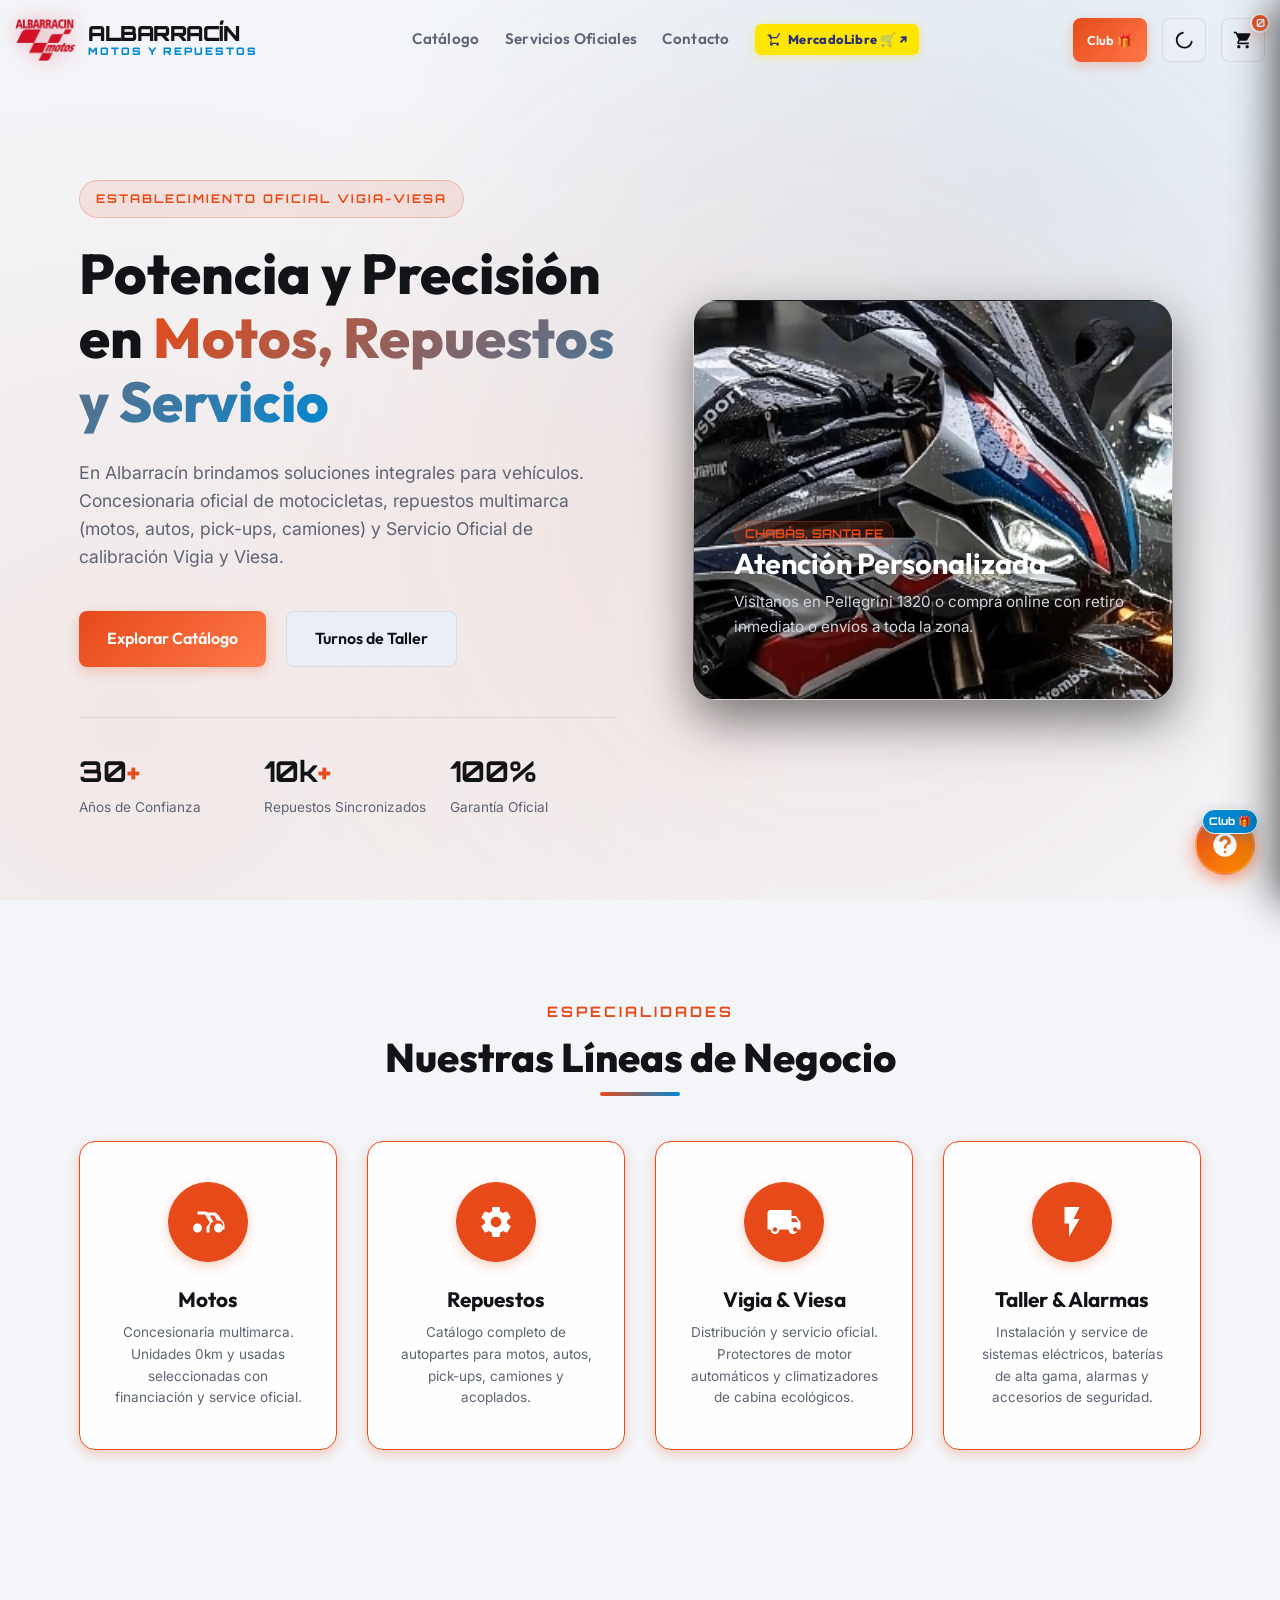
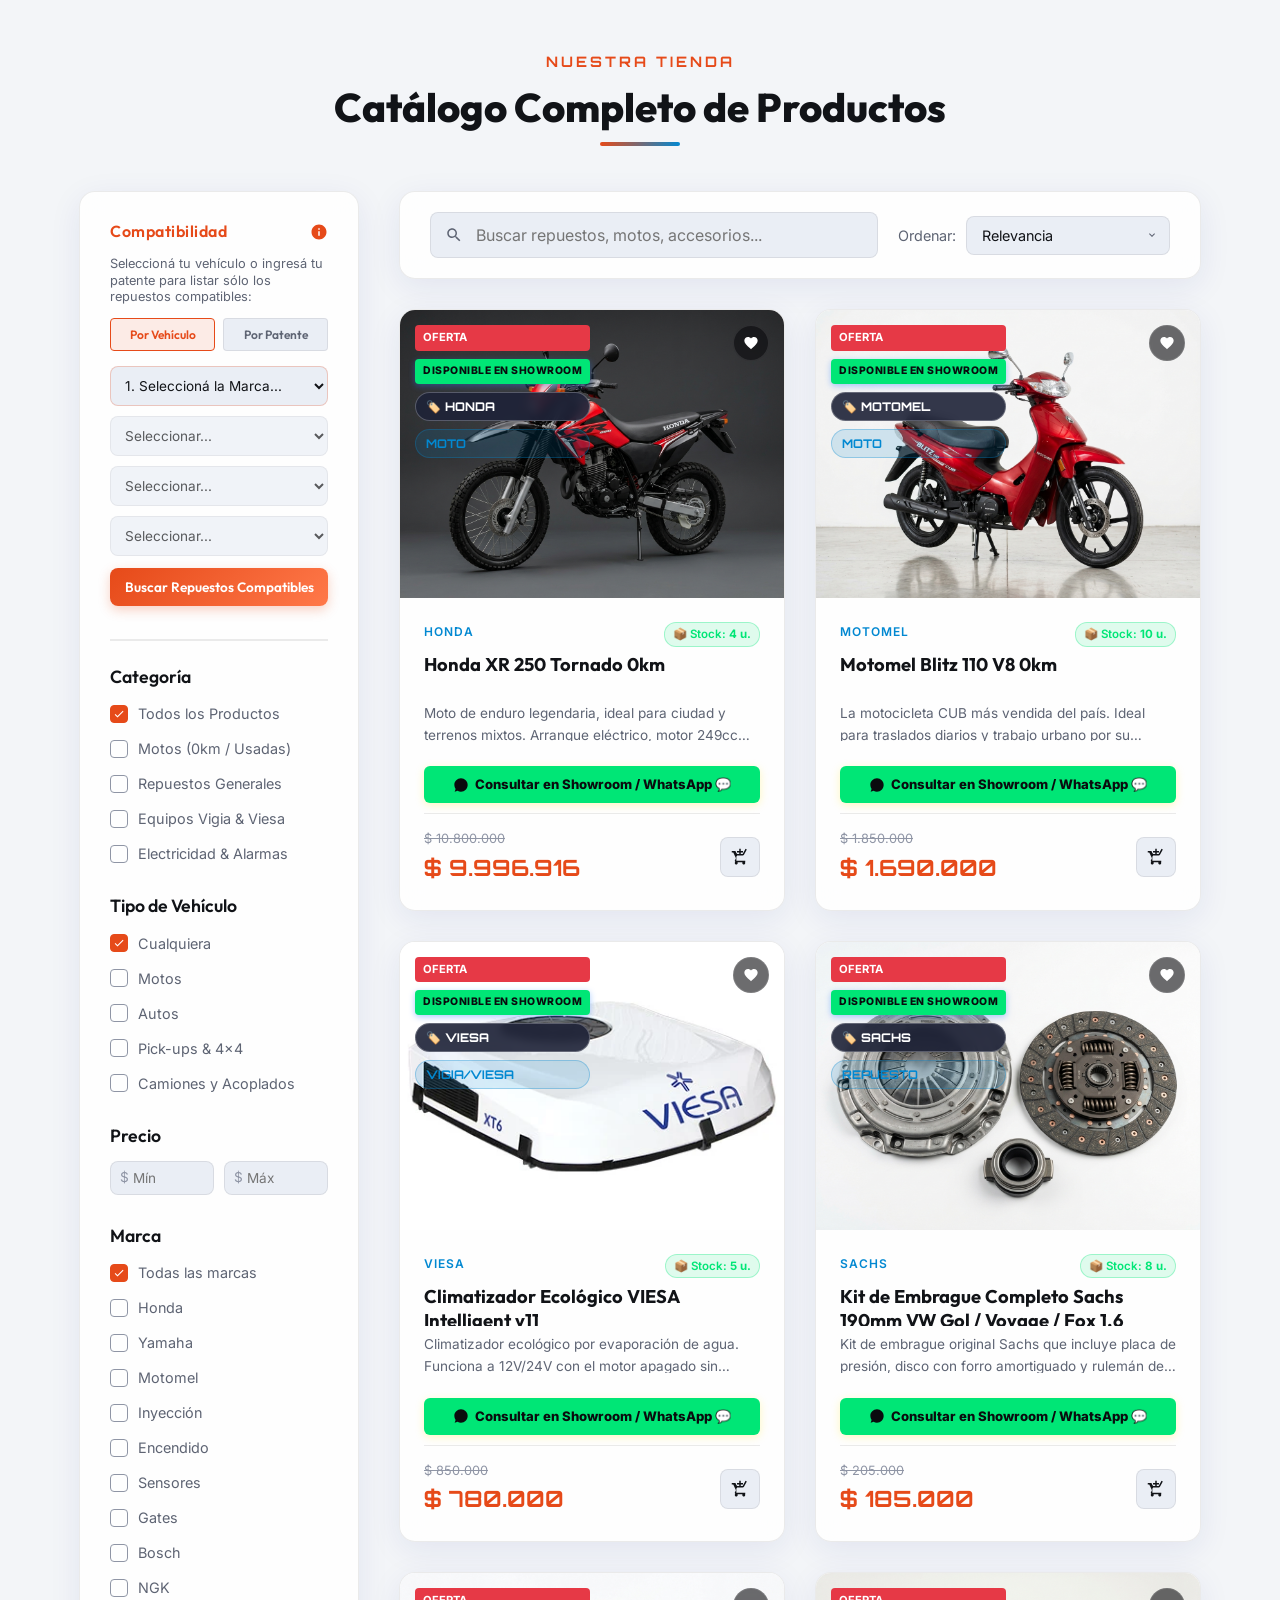
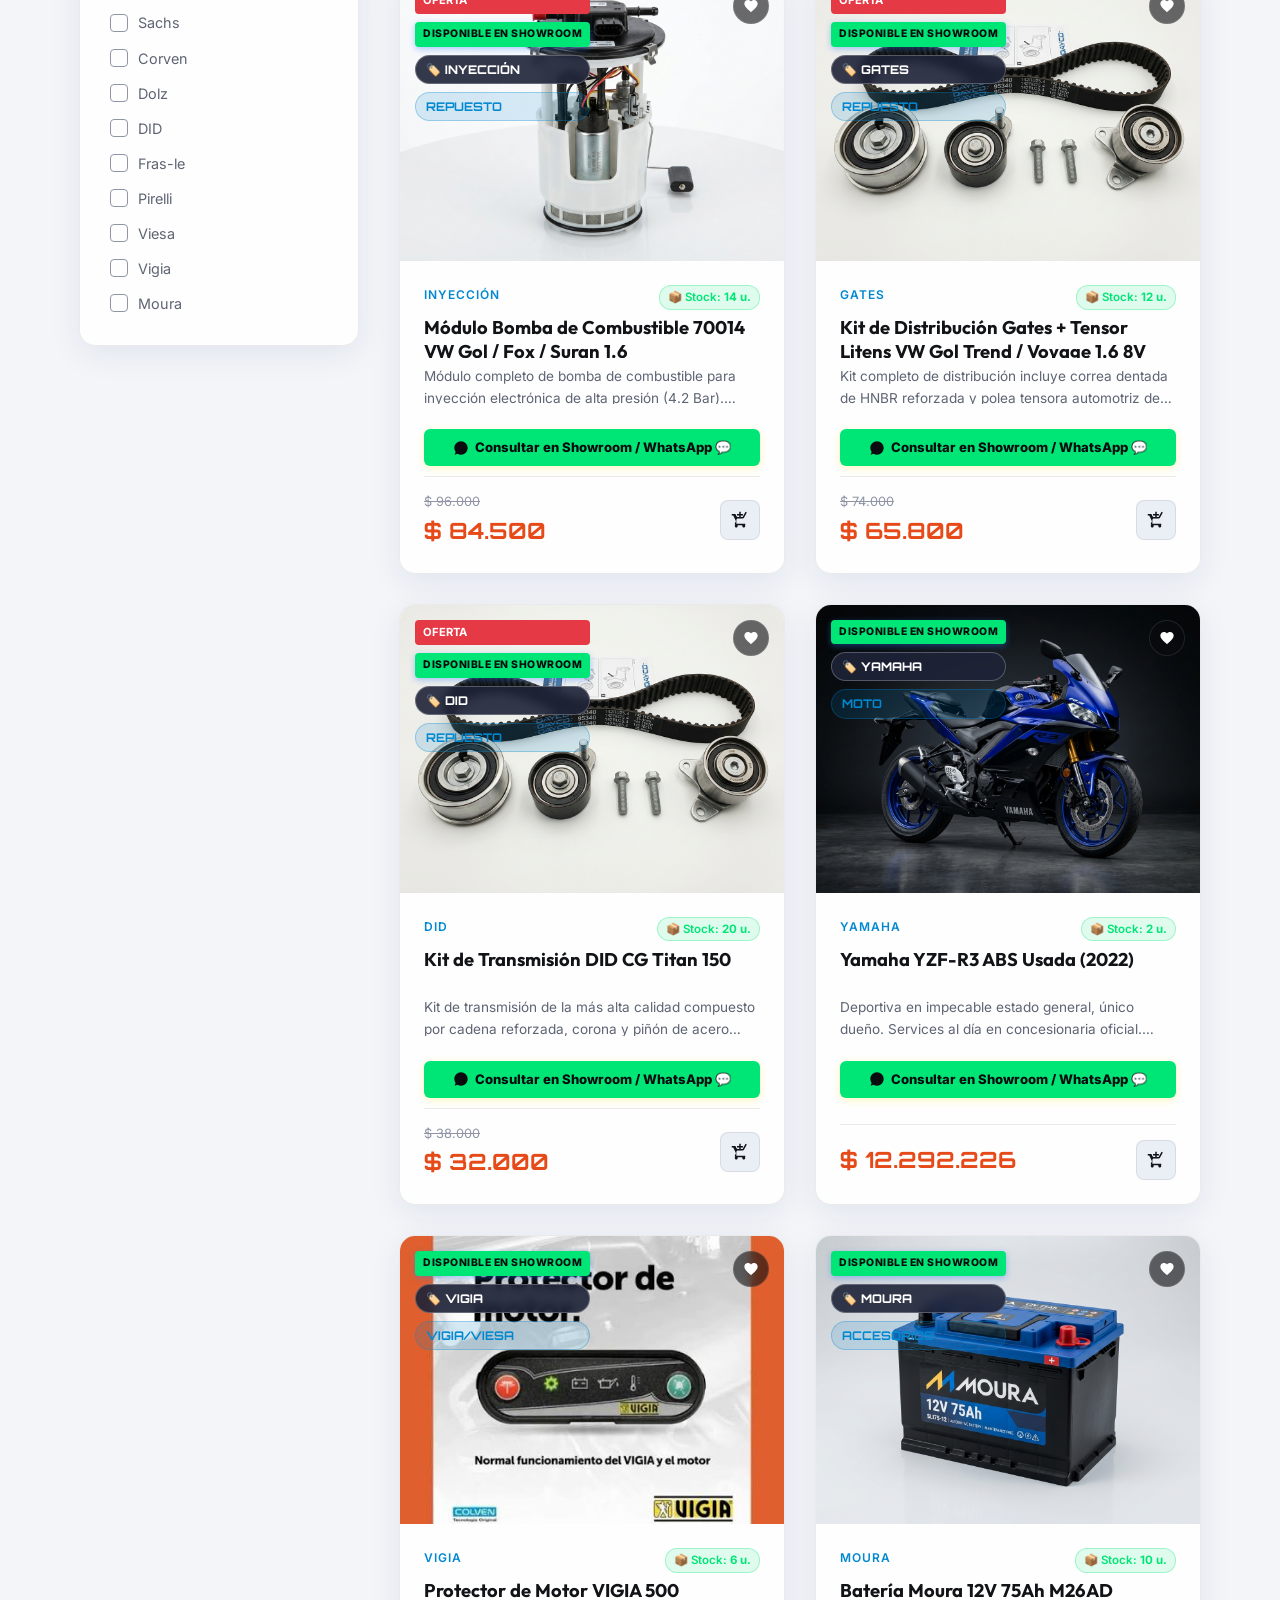
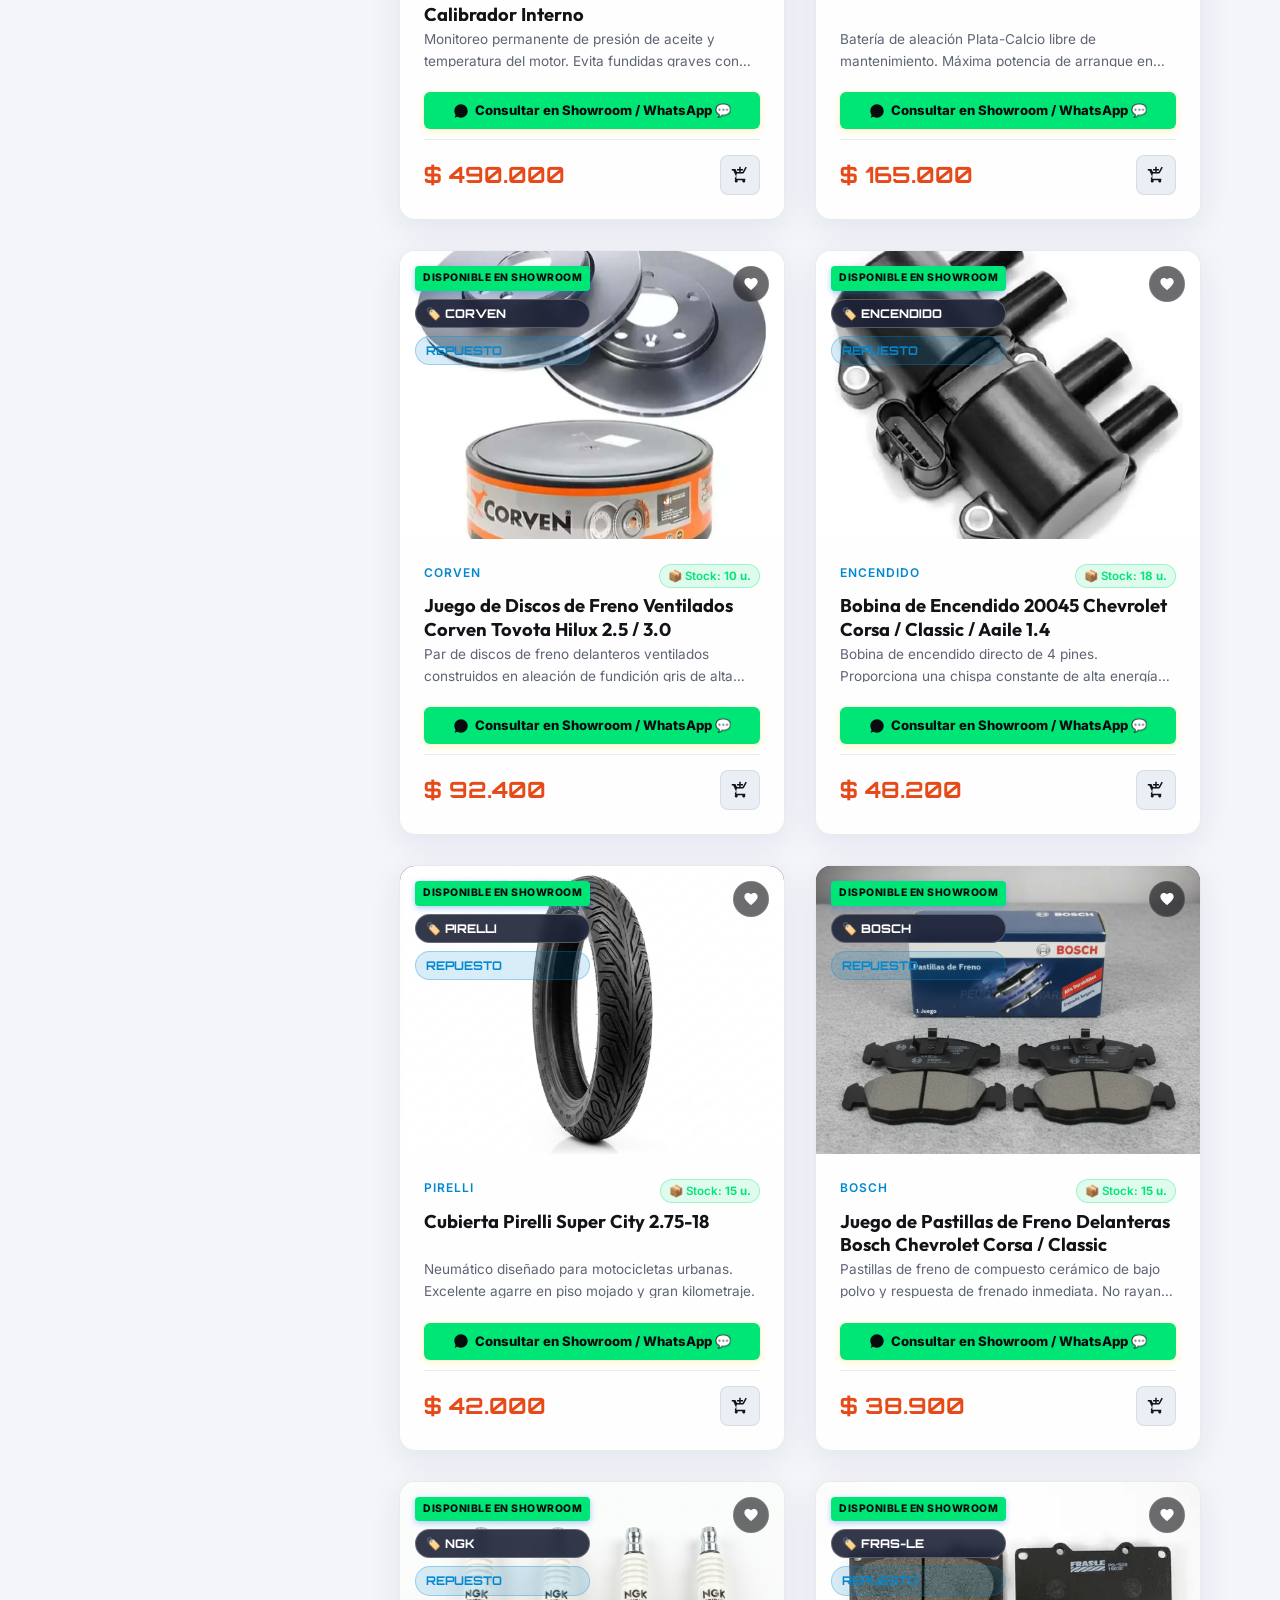
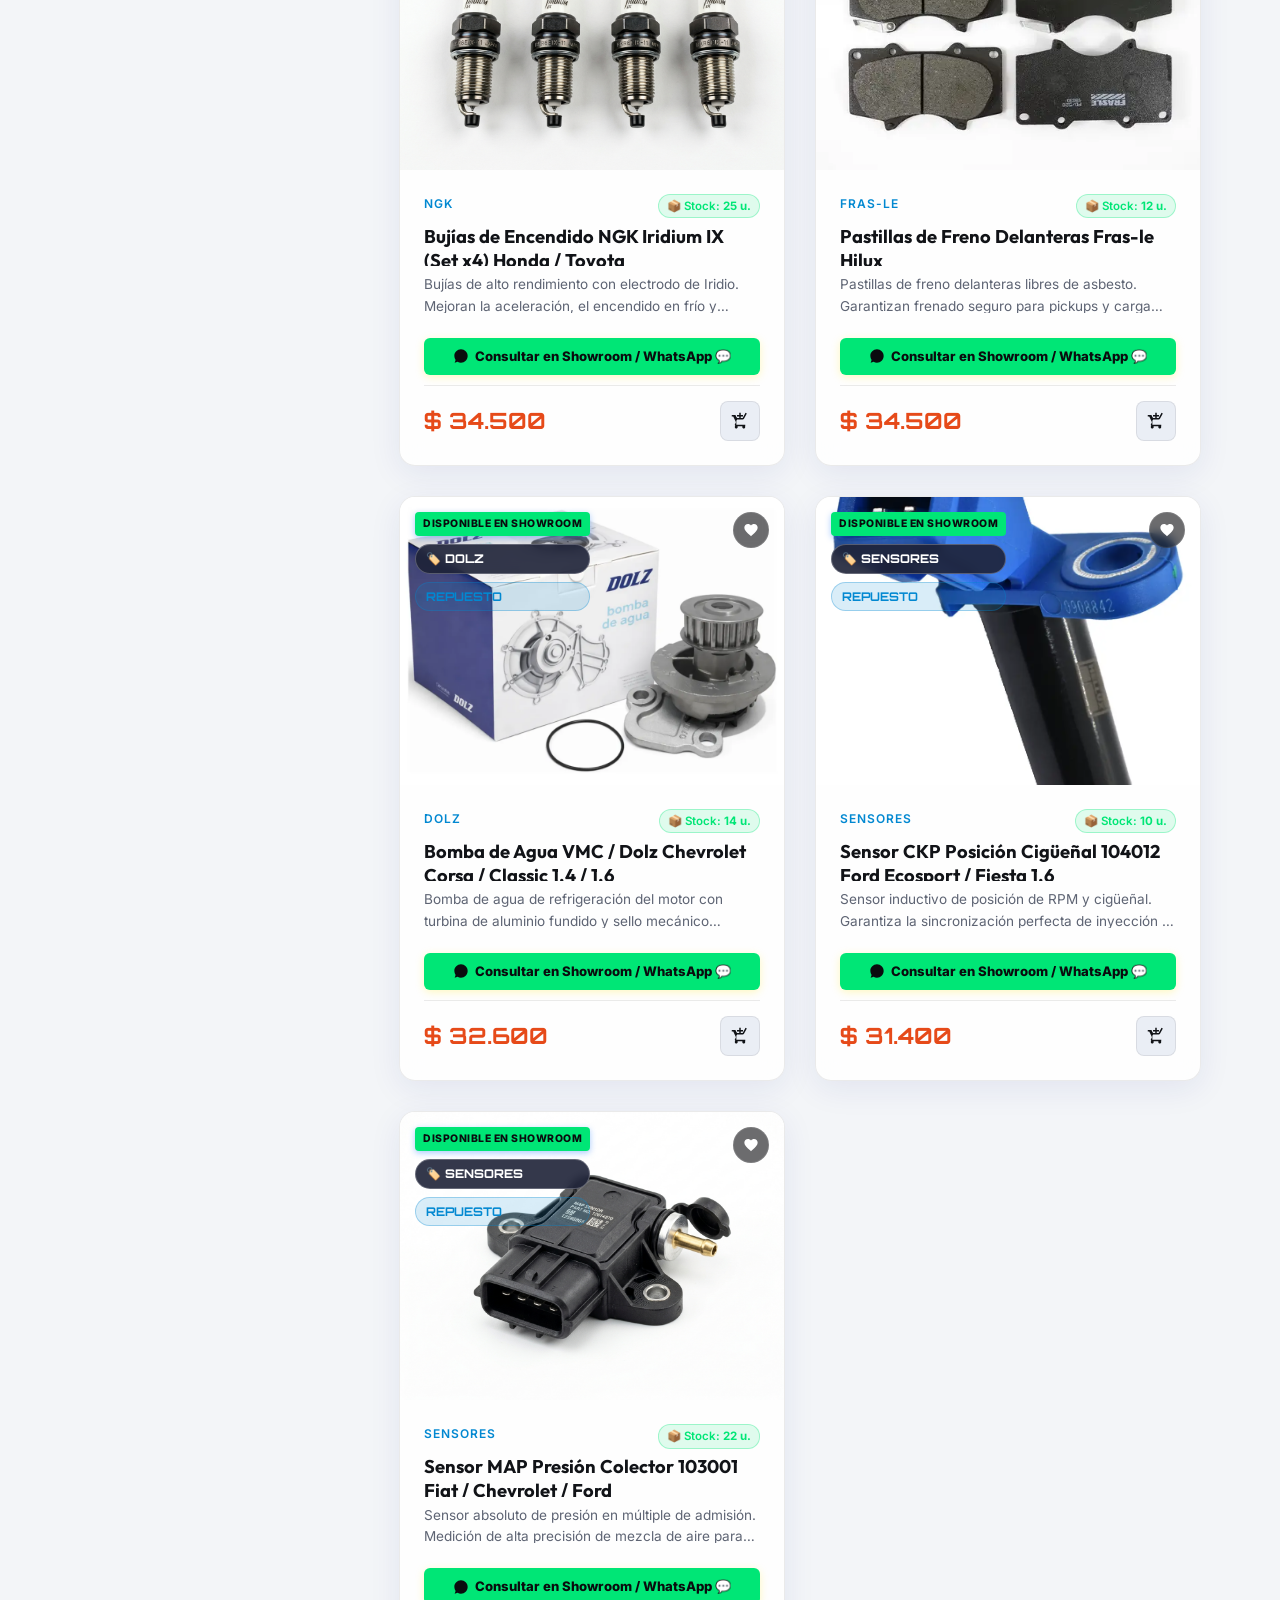
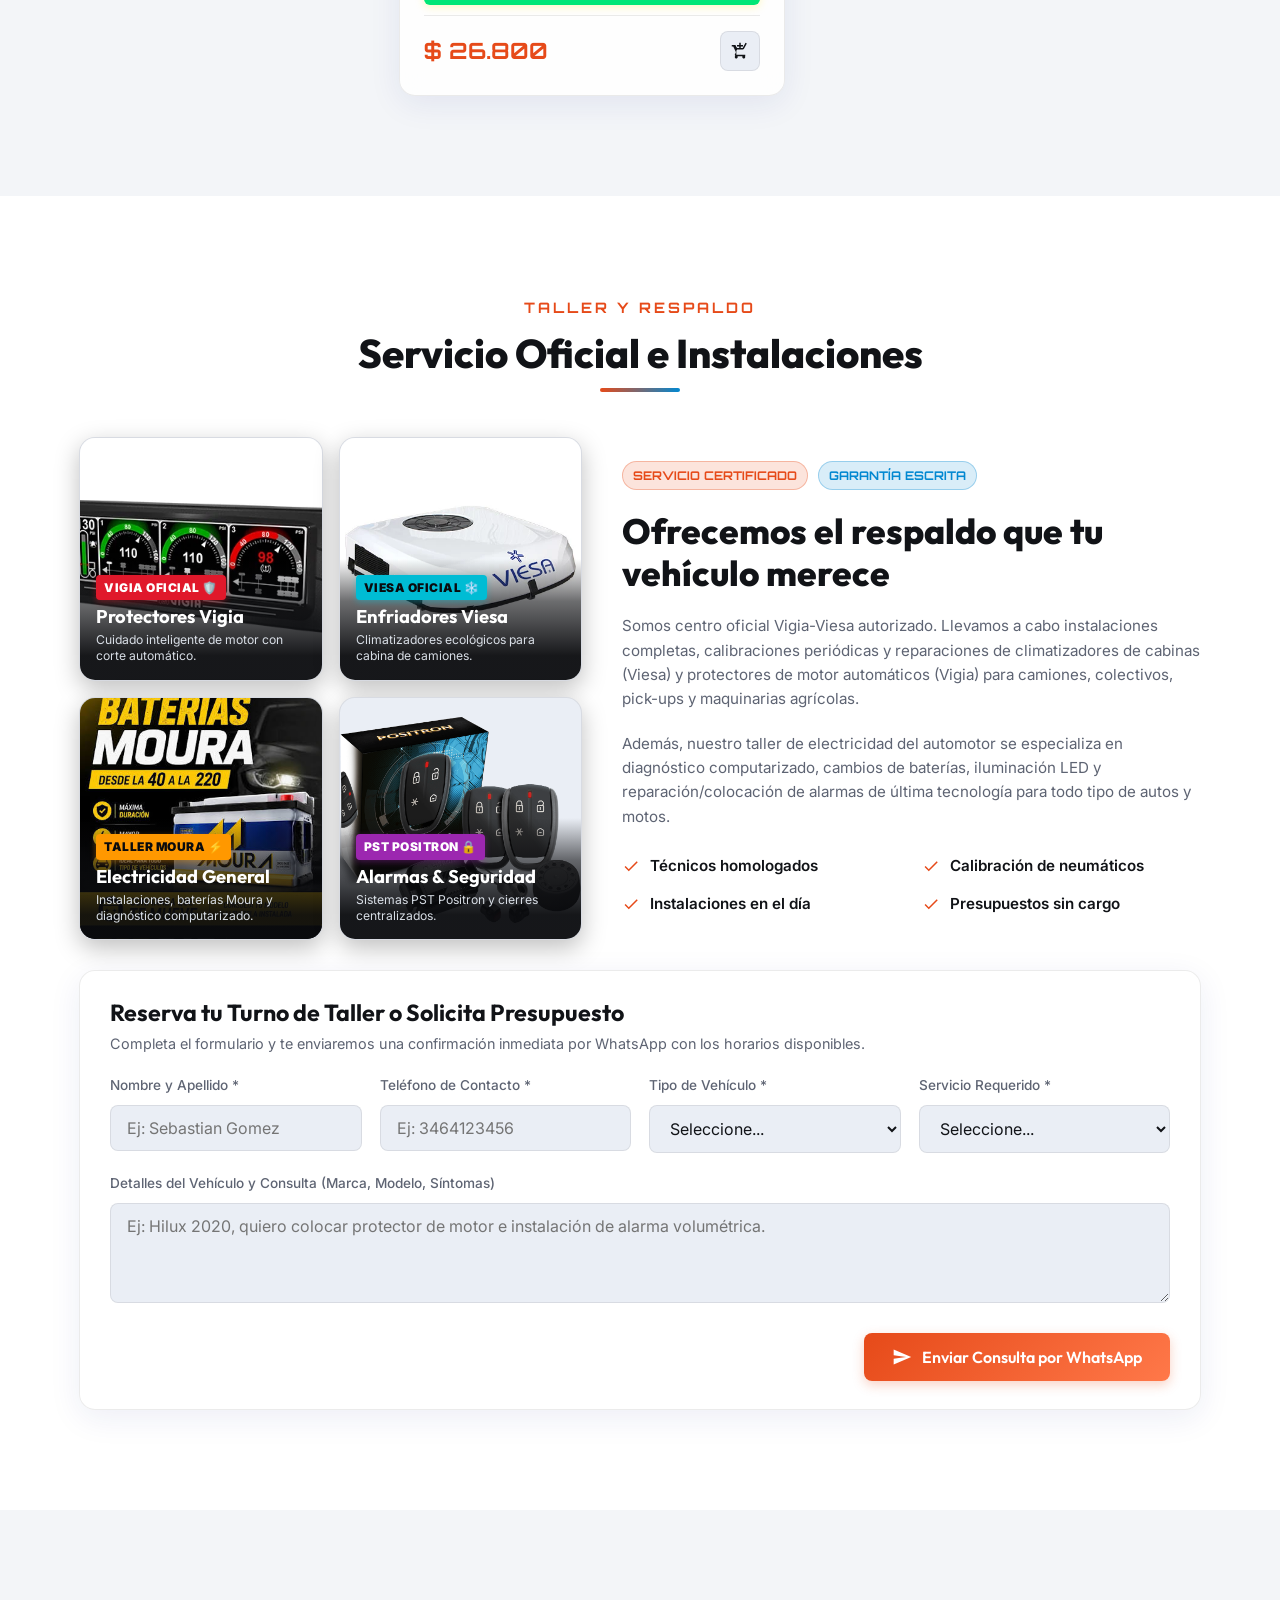
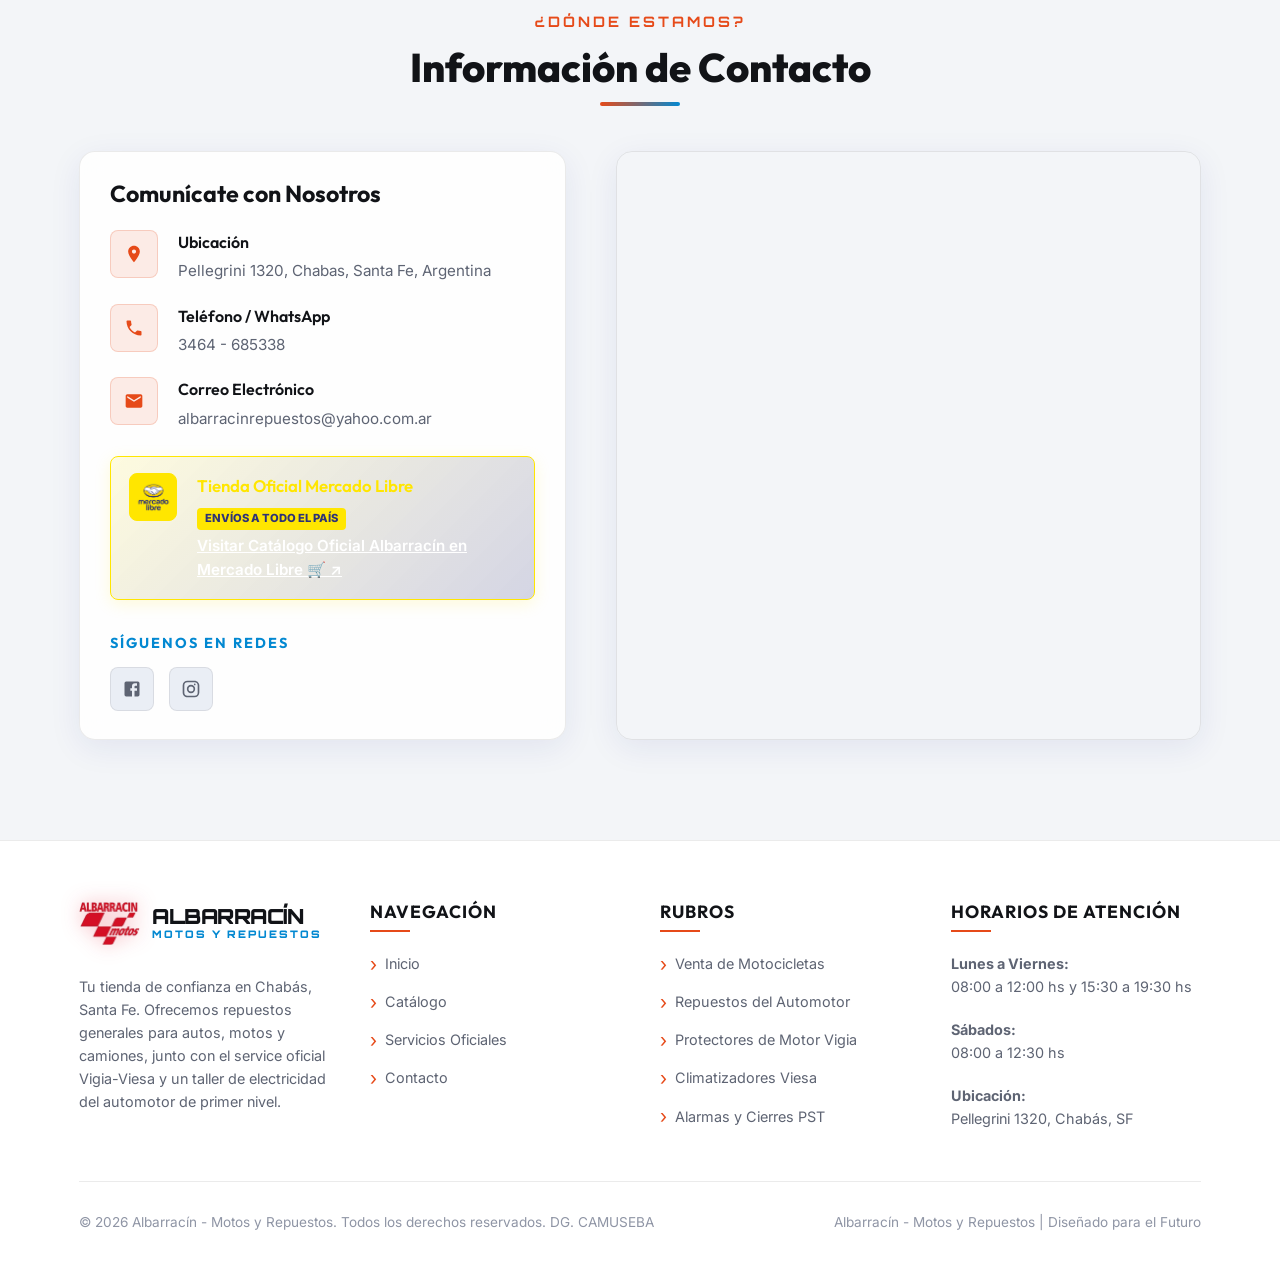
==== commit a46f2dc2: "feat(release): reduccion espaciados, layout 2x2 Android, SEO integral y motor de sincronizacion DNRP" ====
--- a/club_albarracin_fidelizacion/index.html
+++ b/club_albarracin_fidelizacion/index.html
@@ -5,14 +5,22 @@
   <meta name="viewport" content="width=device-width, initial-scale=1.0">
 
   <!-- SEO Primario & Posicionamiento Google -->
-  <title>Albarracín Motos y Repuestos | Repuestos Multimarca, Concesionaria & Servicio Oficial Vigia-Viesa en Chabás</title>
-  <meta name="description" content="Venta de motocicletas 0km y usadas, repuestos automotrices multimarca (Gates, Sachs, Bosch, Moura) y Servicio Oficial Vigia y Viesa en Chabás, Santa Fe. Tienda oficial MercadoLibre con envíos a todo el país.">
-  <meta name="keywords" content="Albarracín Motos, Albarracín Repuestos, repuestos autos Chabás, repuestos motos Santa Fe, inyección electrónica, repuestos MercadoLibre, protector motor Vigia, climatizador Viesa, kit distribución Gates, embrague Sachs, baterías Moura, concesionaria Honda Chabás">
+  <title>Albarracín Motos y Repuestos | Repuestos Multimarca, Concesionaria & Servicio Oficial Vigia-Viesa en Chabás, Santa Fe</title>
+  <meta name="description" content="Concesionaria de motos 0km y usadas, repuestos automotrices multimarca (Gates, Sachs, Bosch, Moura, Fispa, Dolz) y Servicio Oficial Vigia & Viesa en Chabás, Santa Fe. Tienda oficial MercadoLibre con envíos a todo el país.">
+  <meta name="keywords" content="Albarracín Motos, Albarracín Repuestos, repuestos autos Chabás, repuestos motos Santa Fe, repuestos pick ups Rosario, taller mecánico Chabás, inyección electrónica, repuestos MercadoLibre, protector motor Vigia, calibrador neumaticos Vigia, climatizador Viesa, kit distribución Gates, embrague Sachs, baterías Moura, pastillas Bosch, concesionaria motos Chabás, repuestos automotrices Santa Fe">
   <meta name="author" content="Albarracín Motos y Repuestos">
   <meta name="robots" content="index, follow, max-image-preview:large, max-snippet:-1, max-video-preview:-1">
+  <meta name="googlebot" content="index, follow">
   <link rel="canonical" href="https://albarracin-motos-repuestos.com.ar/">
 
-  <!-- Geolocalización Local SEO -->
+  <!-- Optimización Mobile & PWA -->
+  <meta name="theme-color" content="#ff5722">
+  <meta name="apple-mobile-web-app-capable" content="yes">
+  <meta name="apple-mobile-web-app-status-bar-style" content="black-translucent">
+  <meta name="apple-mobile-web-app-title" content="Albarracín Repuestos">
+  <meta name="format-detection" content="telephone=no">
+
+  <!-- Geolocalización Local SEO Google Maps -->
   <meta name="geo.region" content="AR-S">
   <meta name="geo.placename" content="Chabás, Santa Fe, Argentina">
   <meta name="geo.position" content="-33.2458;-61.3533">
@@ -20,13 +28,13 @@
 
   <!-- Open Graph / Facebook / WhatsApp Preview Meta Tags -->
   <meta property="og:site_name" content="Albarracín Motos y Repuestos">
-  <meta property="og:title" content="Albarracín Motos y Repuestos | Catálogo Oficial & Tienda MercadoLibre">
-  <meta property="og:description" content="Concesionaria de motocicletas, repuestos multimarca (autos, pick-ups, camiones) y Servicio Oficial Vigia y Viesa. Compra online en nuestra Tienda Oficial MercadoLibre o retirá en Pellegrini 1320 (Chabás).">
+  <meta property="og:title" content="Albarracín Motos y Repuestos | Repuestos Multimarca & Servicio Oficial">
+  <meta property="og:description" content="Concesionaria de motos, catálogo completo de autopartes multimarca y Servicio Oficial Vigia y Viesa en Chabás, Santa Fe. Tienda Oficial MercadoLibre con envíos a todo el país.">
   <meta property="og:image" content="https://albarracin-motos-repuestos.com.ar/assets/banner_main.jpg">
   <meta property="og:image:secure_url" content="https://albarracin-motos-repuestos.com.ar/assets/banner_main.jpg">
   <meta property="og:image:width" content="1200">
   <meta property="og:image:height" content="630">
-  <meta property="og:image:alt" content="Albarracín Motos y Repuestos - Catálogo Oficial">
+  <meta property="og:image:alt" content="Albarracín Motos y Repuestos - Salón de ventas y taller oficial en Chabás">
   <meta property="og:url" content="https://albarracin-motos-repuestos.com.ar/">
   <meta property="og:type" content="website">
   <meta property="og:locale" content="es_AR">
@@ -34,53 +42,180 @@
   <!-- Twitter Card Metadata -->
   <meta name="twitter:card" content="summary_large_image">
   <meta name="twitter:url" content="https://albarracin-motos-repuestos.com.ar/">
-  <meta name="twitter:title" content="Albarracín Motos y Repuestos | Repuestos & Servicio Oficial">
-  <meta name="twitter:description" content="Venta de motos 0km, repuestos multimarca y servicio técnico homologado Vigia & Viesa. Tienda oficial MercadoLibre.">
+  <meta name="twitter:title" content="Albarracín Motos y Repuestos | Catálogo Oficial & Tienda MercadoLibre">
+  <meta name="twitter:description" content="Repuestos multimarca para motos, autos, pick-ups y camiones. Servicio oficial Vigia y Viesa en Chabás, Santa Fe.">
   <meta name="twitter:image" content="https://albarracin-motos-repuestos.com.ar/assets/banner_main.jpg">
+  <meta name="twitter:image:alt" content="Albarracín Motos y Repuestos">
 
   <!-- Favicon e Iconos -->
   <link rel="icon" type="image/png" href="assets/logo.png">
   <link rel="apple-touch-icon" href="assets/logo.png">
 
-  <!-- Schema.org JSON-LD Structured Data for Google SERP -->
+  <!-- Schema.org JSON-LD Structured Data for Google SERP & Rich Snippets -->
   <script type="application/ld+json">
   {
     "@context": "https://schema.org",
-    "@type": "AutoPartsStore",
-    "name": "Albarracín Motos y Repuestos",
-    "image": "https://albarracin-motos-repuestos.com.ar/assets/banner_main.jpg",
-    "@id": "https://albarracin-motos-repuestos.com.ar/#store",
-    "url": "https://albarracin-motos-repuestos.com.ar/",
-    "telephone": "+543464685338",
-    "priceRange": "$$",
-    "address": {
-      "@type": "PostalAddress",
-      "streetAddress": "Pellegrini 1320",
-      "addressLocality": "Chabás",
-      "addressRegion": "Santa Fe",
-      "postalCode": "S2173",
-      "addressCountry": "AR"
-    },
-    "geo": {
-      "@type": "GeoCoordinates",
-      "latitude": -33.2458,
-      "longitude": -61.3533
-    },
-    "openingHoursSpecification": {
-      "@type": "OpeningHoursSpecification",
-      "dayOfWeek": [
-        "Monday",
-        "Tuesday",
-        "Wednesday",
-        "Thursday",
-        "Friday",
-        "Saturday"
-      ],
-      "opens": "08:00",
-      "closes": "19:00"
-    },
-    "sameAs": [
-      "https://listado.mercadolibre.com.ar/_CustId_3530277724"
+    "@graph": [
+      {
+        "@type": ["AutoPartsStore", "MotorcycleDealer", "AutoRepair"],
+        "@id": "https://albarracin-motos-repuestos.com.ar/#store",
+        "name": "Albarracín Motos y Repuestos",
+        "alternateName": ["Albarracín Repuestos", "Albarracín Motos", "Albarracín Chabás"],
+        "description": "Venta de motocicletas 0km y usadas, repuestos multimarca y servicio técnico oficial homologado Vigia y Viesa.",
+        "image": "https://albarracin-motos-repuestos.com.ar/assets/banner_main.jpg",
+        "logo": "https://albarracin-motos-repuestos.com.ar/assets/logo.png",
+        "url": "https://albarracin-motos-repuestos.com.ar/",
+        "telephone": "+543464685338",
+        "email": "albarracinrepuestos@yahoo.com.ar",
+        "priceRange": "$$",
+        "currenciesAccepted": "ARS",
+        "paymentAccepted": "Cash, Credit Card, Debit Card, Mercado Pago, Bank Transfer",
+        "address": {
+          "@type": "PostalAddress",
+          "streetAddress": "Pellegrini 1320",
+          "addressLocality": "Chabás",
+          "addressRegion": "Santa Fe",
+          "postalCode": "S2173",
+          "addressCountry": "AR"
+        },
+        "geo": {
+          "@type": "GeoCoordinates",
+          "latitude": -33.2458,
+          "longitude": -61.3533
+        },
+        "areaServed": [
+          { "@type": "AdministrativeArea", "name": "Chabás" },
+          { "@type": "AdministrativeArea", "name": "Casilda" },
+          { "@type": "AdministrativeArea", "name": "Firmat" },
+          { "@type": "AdministrativeArea", "name": "Venado Tuerto" },
+          { "@type": "AdministrativeArea", "name": "Rosario" },
+          { "@type": "AdministrativeArea", "name": "Santa Fe" },
+          { "@type": "Country", "name": "Argentina" }
+        ],
+        "openingHoursSpecification": [
+          {
+            "@type": "OpeningHoursSpecification",
+            "dayOfWeek": ["Monday", "Tuesday", "Wednesday", "Thursday", "Friday"],
+            "opens": "08:00",
+            "closes": "19:00"
+          },
+          {
+            "@type": "OpeningHoursSpecification",
+            "dayOfWeek": ["Saturday"],
+            "opens": "08:30",
+            "closes": "13:00"
+          }
+        ],
+        "hasOfferCatalog": {
+          "@type": "OfferCatalog",
+          "name": "Líneas de Productos y Servicios",
+          "itemListElement": [
+            {
+              "@type": "OfferCatalog",
+              "name": "Motos 0km y Usadas",
+              "itemListElement": [
+                { "@type": "Offer", "itemOffered": { "@type": "Product", "name": "Motos Multimarca (Honda, Yamaha, Motomel)" } }
+              ]
+            },
+            {
+              "@type": "OfferCatalog",
+              "name": "Repuestos y Autopartes Multimarca",
+              "itemListElement": [
+                { "@type": "Offer", "itemOffered": { "@type": "Product", "name": "Kits de Distribución Gates" } },
+                { "@type": "Offer", "itemOffered": { "@type": "Product", "name": "Kits de Embrague Sachs" } },
+                { "@type": "Offer", "itemOffered": { "@type": "Product", "name": "Baterías Moura y Heliar" } },
+                { "@type": "Offer", "itemOffered": { "@type": "Product", "name": "Pastillas y Discos de Freno Bosch / Frasle" } },
+                { "@type": "Offer", "itemOffered": { "@type": "Product", "name": "Bombas e Inyección Dolz / Fispa" } }
+              ]
+            },
+            {
+              "@type": "OfferCatalog",
+              "name": "Servicio Oficial Vigia & Viesa",
+              "itemListElement": [
+                { "@type": "Offer", "itemOffered": { "@type": "Service", "name": "Instalación y Calibración Vigia Protector de Motor" } },
+                { "@type": "Offer", "itemOffered": { "@type": "Service", "name": "Instalación y Service Climatizadores Viesa" } },
+                { "@type": "Offer", "itemOffered": { "@type": "Service", "name": "Taller de Electricidad Automotriz y Alarmas" } }
+              ]
+            }
+          ]
+        },
+        "sameAs": [
+          "https://listado.mercadolibre.com.ar/_CustId_3530277724",
+          "https://maps.app.goo.gl/r6m8R5wWJWhN4w2k7",
+          "https://wa.me/5493464685338"
+        ]
+      },
+      {
+        "@type": "WebSite",
+        "@id": "https://albarracin-motos-repuestos.com.ar/#website",
+        "url": "https://albarracin-motos-repuestos.com.ar/",
+        "name": "Albarracín Motos y Repuestos",
+        "publisher": { "@id": "https://albarracin-motos-repuestos.com.ar/#store" },
+        "inLanguage": "es-AR",
+        "potentialAction": {
+          "@type": "SearchAction",
+          "target": "https://albarracin-motos-repuestos.com.ar/#catalogo?q={search_term_string}",
+          "query-input": "required name=search_term_string"
+        }
+      },
+      {
+        "@type": "BreadcrumbList",
+        "itemListElement": [
+          {
+            "@type": "ListItem",
+            "position": 1,
+            "name": "Inicio",
+            "item": "https://albarracin-motos-repuestos.com.ar/"
+          },
+          {
+            "@type": "ListItem",
+            "position": 2,
+            "name": "Catálogo de Repuestos",
+            "item": "https://albarracin-motos-repuestos.com.ar/#catalogo"
+          },
+          {
+            "@type": "ListItem",
+            "position": 3,
+            "name": "Servicios Oficiales Vigia & Viesa",
+            "item": "https://albarracin-motos-repuestos.com.ar/#servicios"
+          },
+          {
+            "@type": "ListItem",
+            "position": 4,
+            "name": "Contacto & Ubicación",
+            "item": "https://albarracin-motos-repuestos.com.ar/#contacto"
+          }
+        ]
+      },
+      {
+        "@type": "FAQPage",
+        "mainEntity": [
+          {
+            "@type": "Question",
+            "name": "¿Hacen envíos de repuestos a todo el país?",
+            "acceptedAnswer": {
+              "@type": "Answer",
+              "text": "Sí, realizamos envíos a todo el territorio argentino a través de nuestra Tienda Oficial en MercadoLibre con Mercado Envíos y transporte expreso para compras directas."
+            }
+          },
+          {
+            "@type": "Question",
+            "name": "¿Son servicio técnico oficial autorizado Vigia y Viesa?",
+            "acceptedAnswer": {
+              "@type": "Answer",
+              "text": "Sí, somos Centro Oficial Homologado Vigia y Viesa en Chabás, Santa Fe. Realizamos instalaciones, service, calibración y reparaciones oficiales con garantía escrita."
+            }
+          },
+          {
+            "@type": "Question",
+            "name": "¿Cómo puedo consultar compatibilidad de repuestos o pedir presupuesto?",
+            "acceptedAnswer": {
+              "@type": "Answer",
+              "text": "Podés consultar por WhatsApp al +54 9 3464 685338 o utilizar el buscador de compatibilidad por vehículo directamente en nuestro catálogo online."
+            }
+          }
+        ]
+      }
     ]
   }
   </script>
--- a/club_albarracin_fidelizacion/style.css
+++ b/club_albarracin_fidelizacion/style.css
@@ -677,14 +677,27 @@
 }
 
 .hero-card-title {
+  font-family: var(--font-heading);
+  font-size: 1.6rem;
+  font-weight: 700;
+  color: var(--text-primary);
+  margin-bottom: 8px;
+}
+
+.hero-card .hero-card-title {
   font-size: 1.8rem;
   color: #ffffff;
   margin-bottom: 10px;
 }
 
 .hero-card-desc {
+  color: var(--text-secondary);
+  font-size: 0.95rem;
+  margin-bottom: 16px;
+}
+
+.hero-card .hero-card-desc {
   color: #d1d5db;
-  font-size: 0.95rem;
   margin-bottom: 20px;
 }
 
@@ -1393,15 +1406,20 @@
 
 /* Appointment Form Wrapper */
 .booking-section {
-  margin-top: 50px;
-  padding: 40px;
+  margin-top: 30px;
+  padding: 28px 30px;
+}
+
+.booking-section .hero-card-title {
+  font-size: 1.45rem;
+  margin-bottom: 4px;
 }
 
 .booking-grid {
   display: grid;
   grid-template-columns: repeat(auto-fit, minmax(200px, 1fr));
-  gap: 20px;
-  margin-top: 30px;
+  gap: 18px;
+  margin-top: 20px;
 }
 
 .form-group {
@@ -1954,10 +1972,15 @@
 }
 
 .contact-info-panel {
-  padding: 40px;
+  padding: 28px 30px;
   display: flex;
   flex-direction: column;
-  gap: 30px;
+  gap: 20px;
+}
+
+.contact-info-panel .hero-card-title {
+  font-size: 1.45rem;
+  margin-bottom: 2px;
 }
 
 .contact-item {
@@ -2441,6 +2464,36 @@
     height: 320px;
     width: 100%;
   }
+  .categories-grid {
+    grid-template-columns: repeat(2, 1fr) !important;
+    gap: 12px !important;
+  }
+  .category-card {
+    padding: 18px 12px !important;
+    border-radius: var(--border-radius-sm) !important;
+    display: flex;
+    flex-direction: column;
+    align-items: center;
+    text-align: center;
+  }
+  .category-icon-wrapper {
+    width: 50px !important;
+    height: 50px !important;
+    margin: 0 auto 10px !important;
+  }
+  .category-icon-wrapper svg {
+    width: 24px !important;
+    height: 24px !important;
+  }
+  .category-title {
+    font-size: 1.0rem !important;
+    margin-bottom: 4px !important;
+    line-height: 1.2 !important;
+  }
+  .category-desc {
+    font-size: 0.74rem !important;
+    line-height: 1.32 !important;
+  }
   .products-grid {
     grid-template-columns: repeat(auto-fill, minmax(240px, 1fr));
     gap: 16px;
@@ -2513,7 +2566,16 @@
     padding: 20px;
   }
   .booking-section {
-    padding: 20px;
+    margin-top: 20px;
+    padding: 18px 16px;
+  }
+  .booking-section .hero-card-title,
+  .contact-info-panel .hero-card-title {
+    font-size: 1.25rem;
+  }
+  .contact-info-panel {
+    padding: 18px 16px;
+    gap: 16px;
   }
   .cart-drawer, .loyalty-drawer {
     width: 100%;
@@ -2528,6 +2590,29 @@
 @media (max-width: 480px) {
   .container {
     padding: 0 16px;
+  }
+  .categories-grid {
+    gap: 10px !important;
+  }
+  .category-card {
+    padding: 14px 8px !important;
+  }
+  .category-icon-wrapper {
+    width: 42px !important;
+    height: 42px !important;
+    margin: 0 auto 8px !important;
+  }
+  .category-icon-wrapper svg {
+    width: 20px !important;
+    height: 20px !important;
+  }
+  .category-title {
+    font-size: 0.88rem !important;
+    margin-bottom: 3px !important;
+  }
+  .category-desc {
+    font-size: 0.68rem !important;
+    line-height: 1.25 !important;
   }
   .hero-title {
     font-size: 2.0rem;
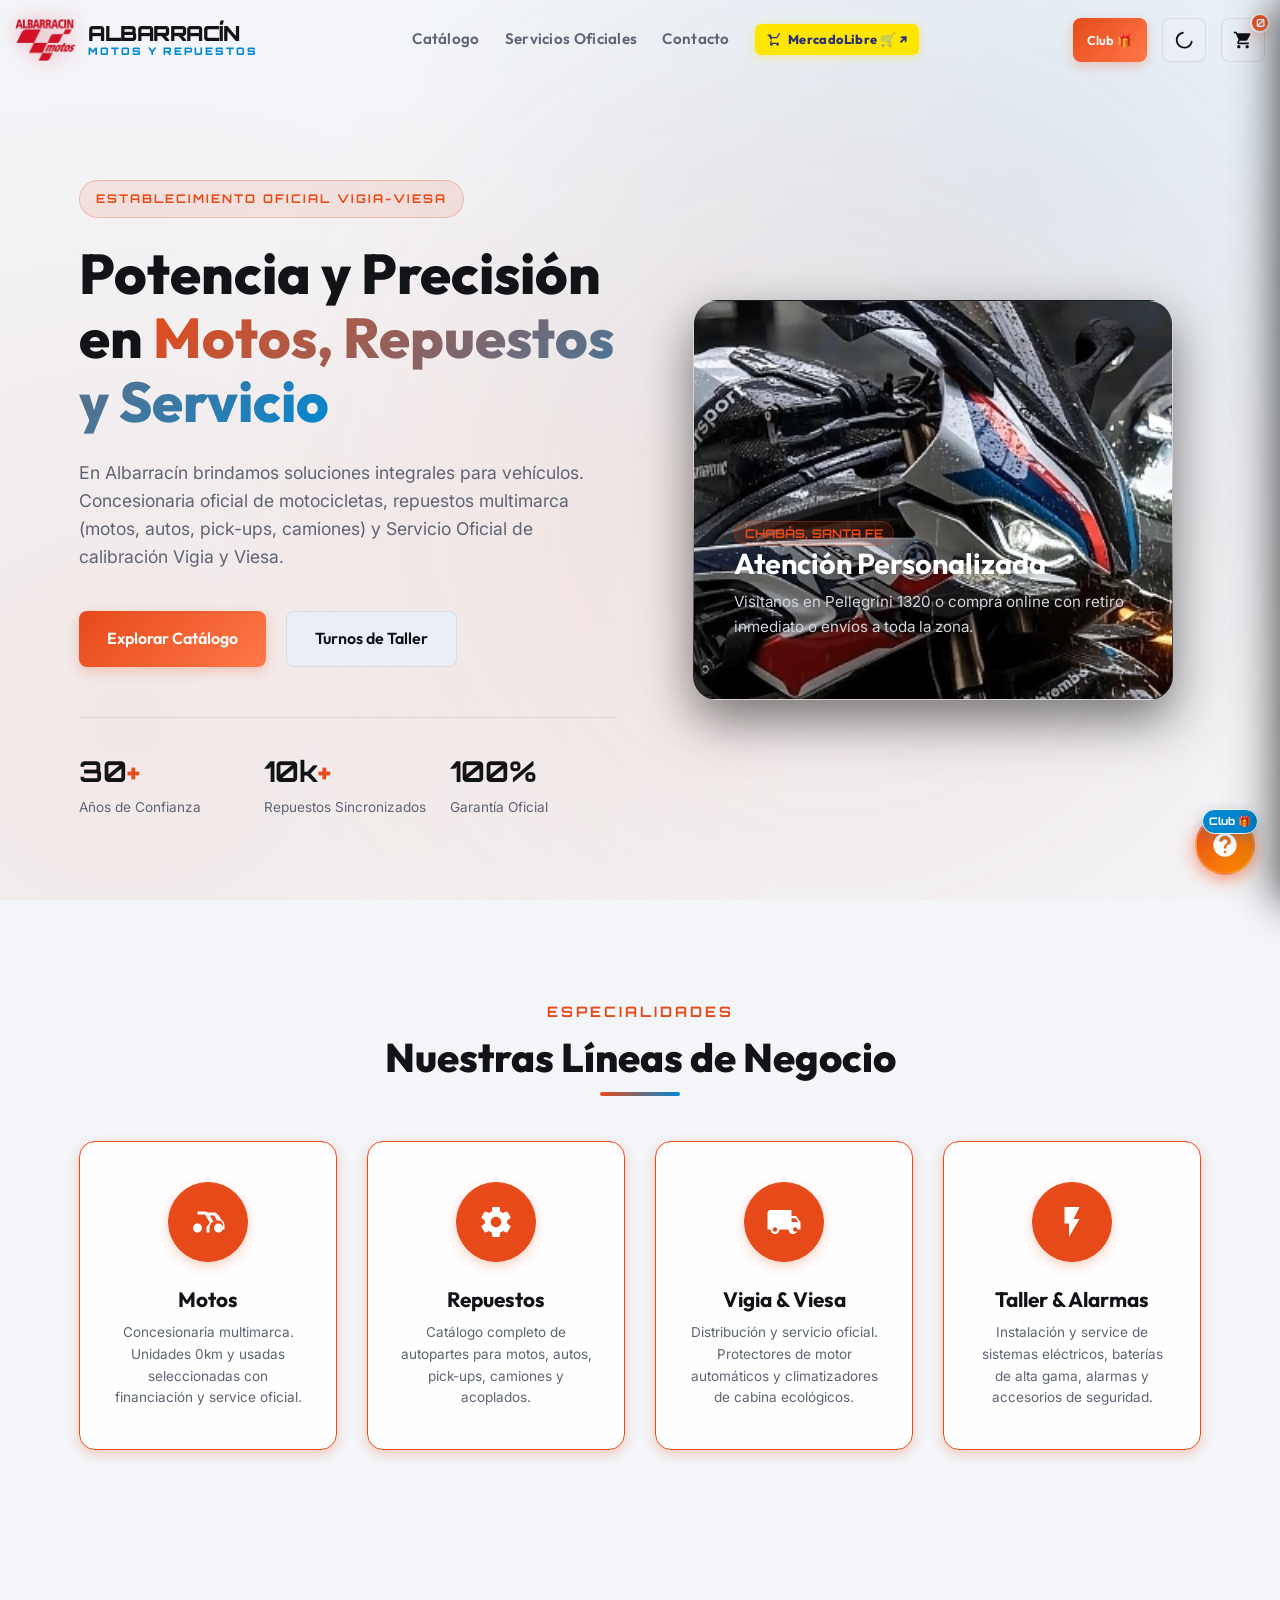
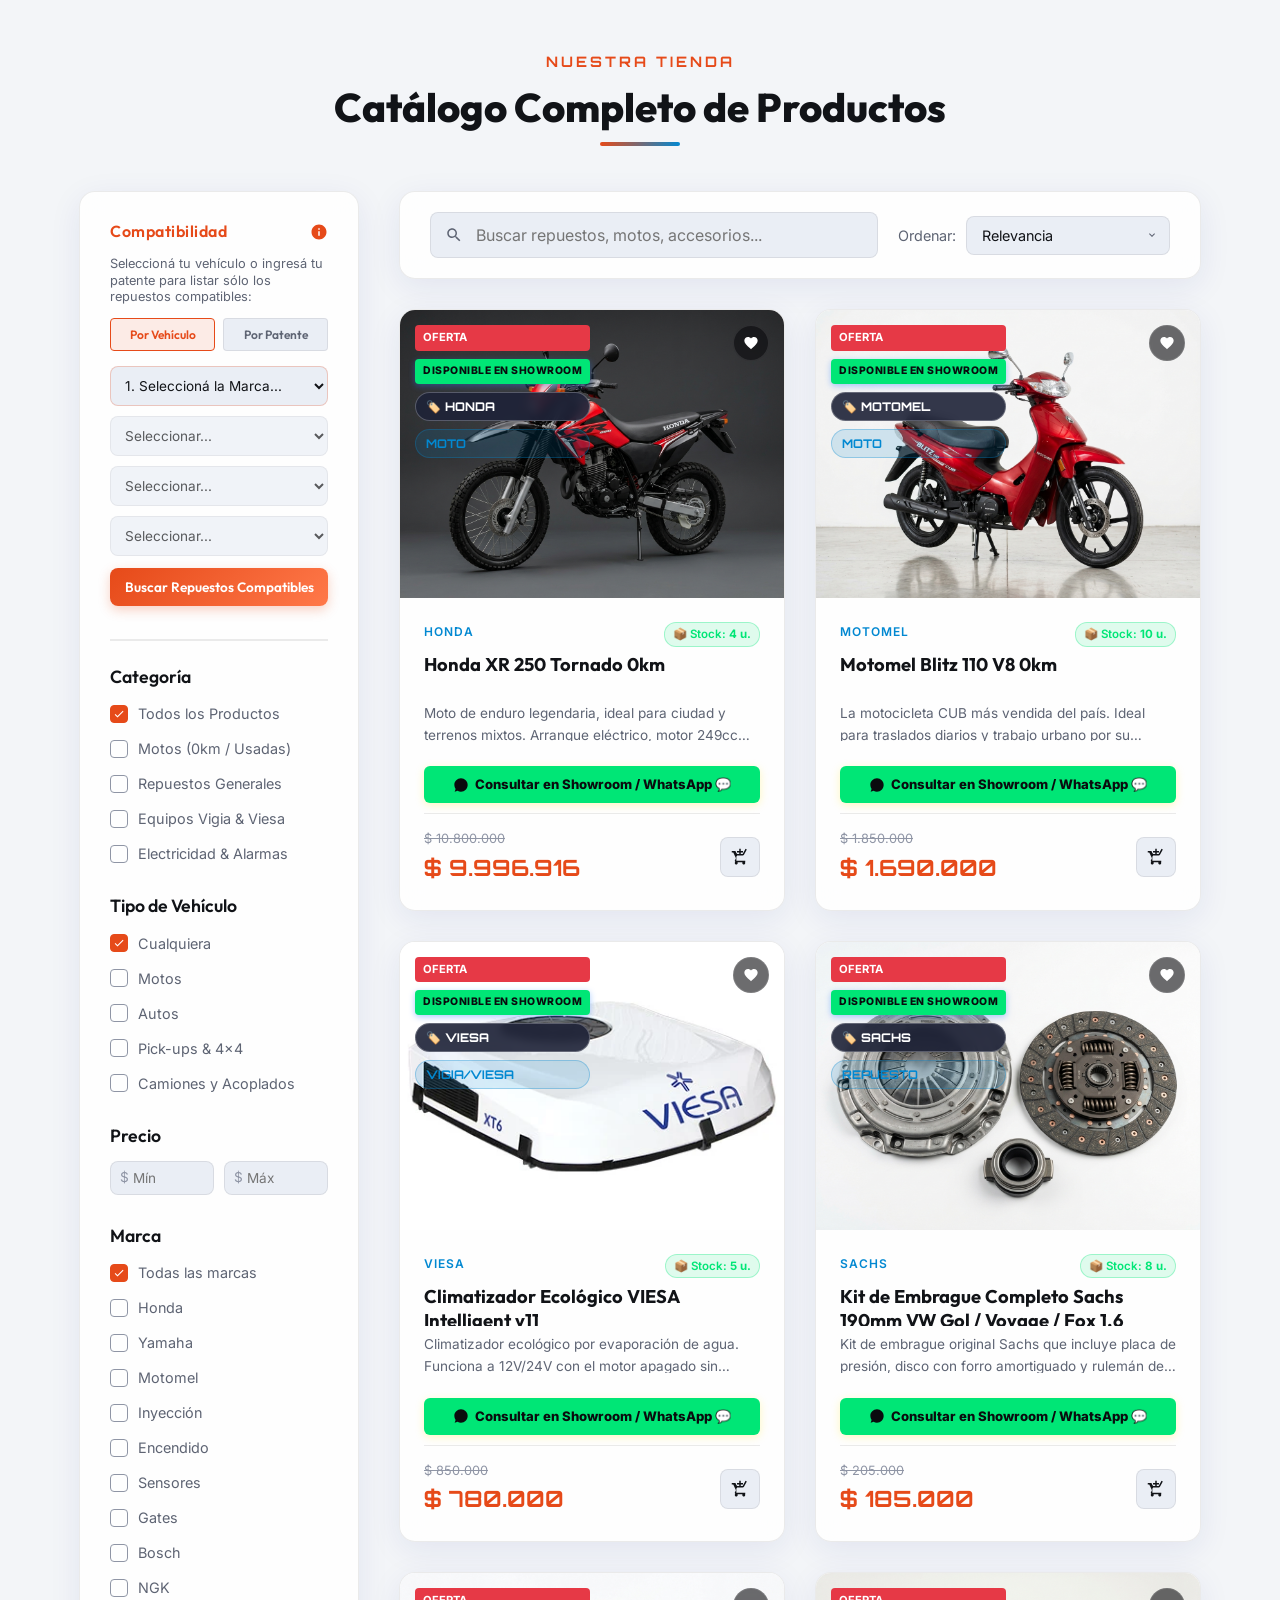
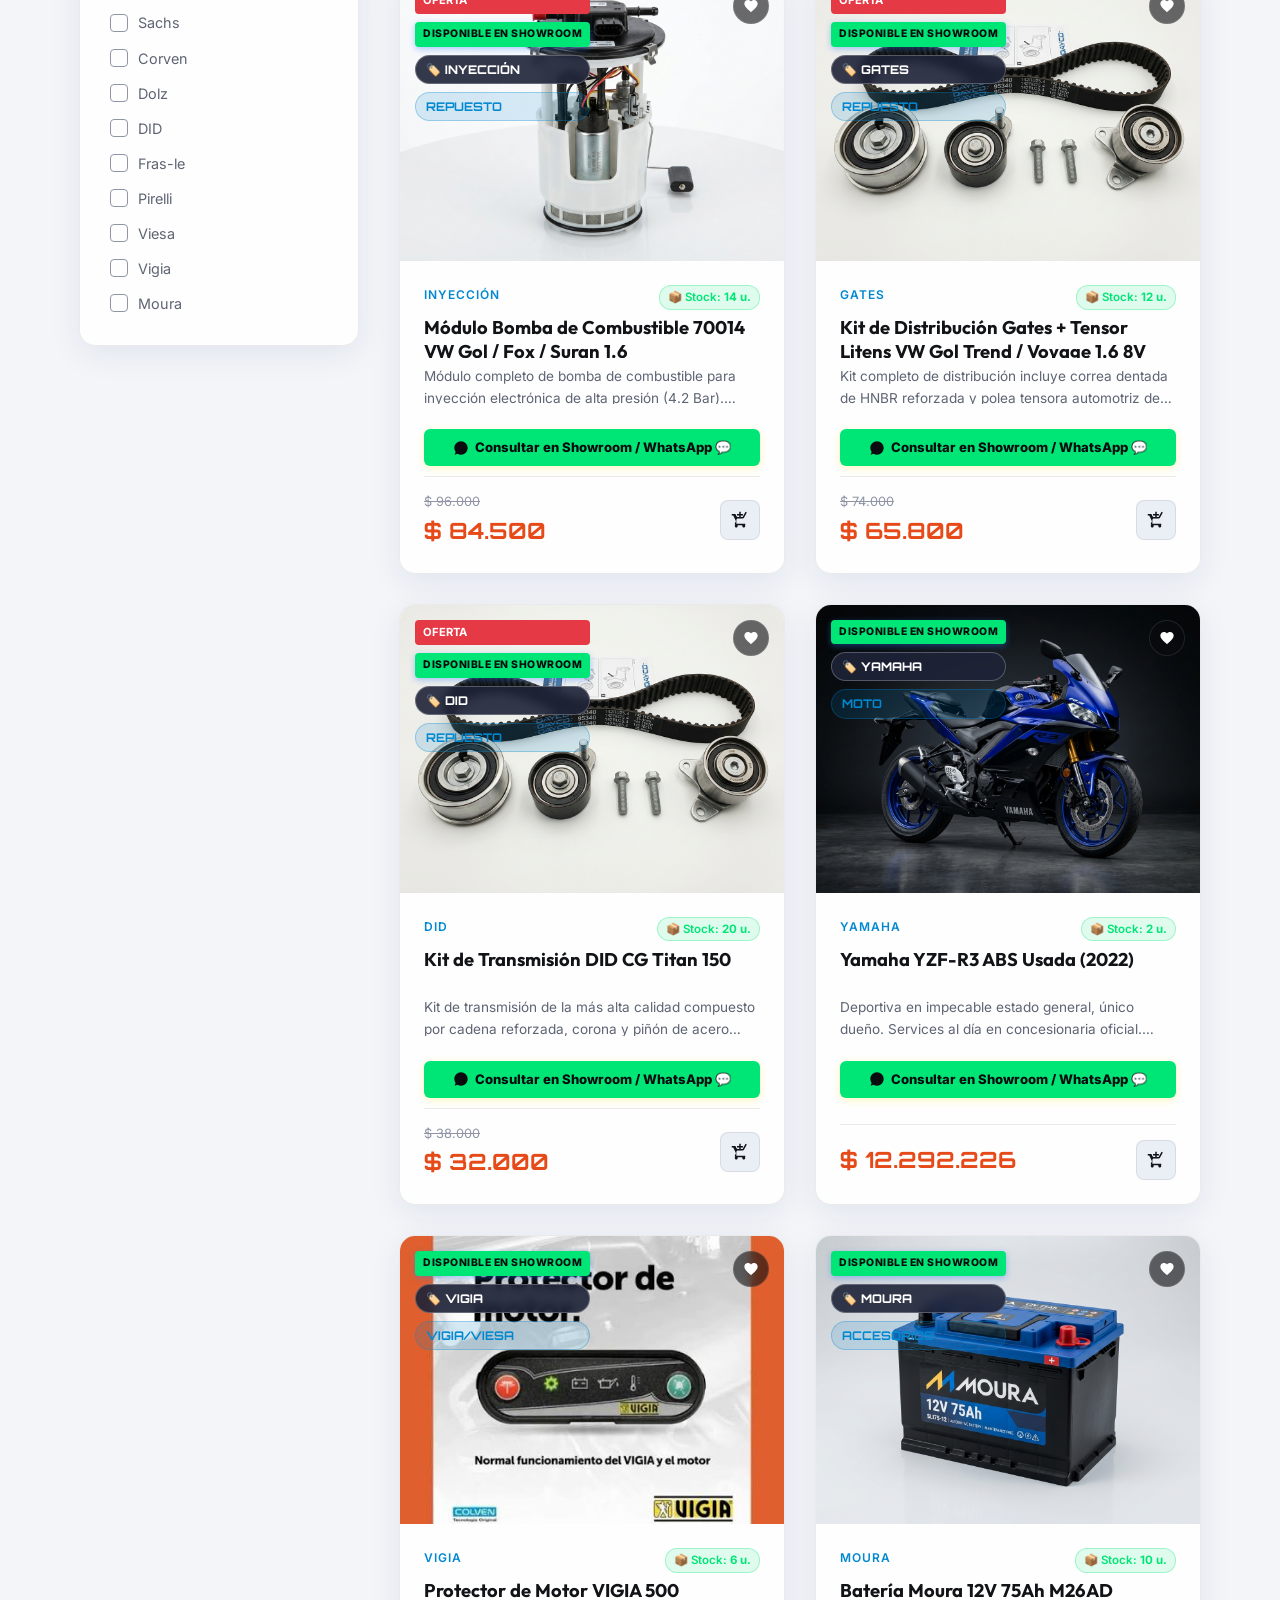
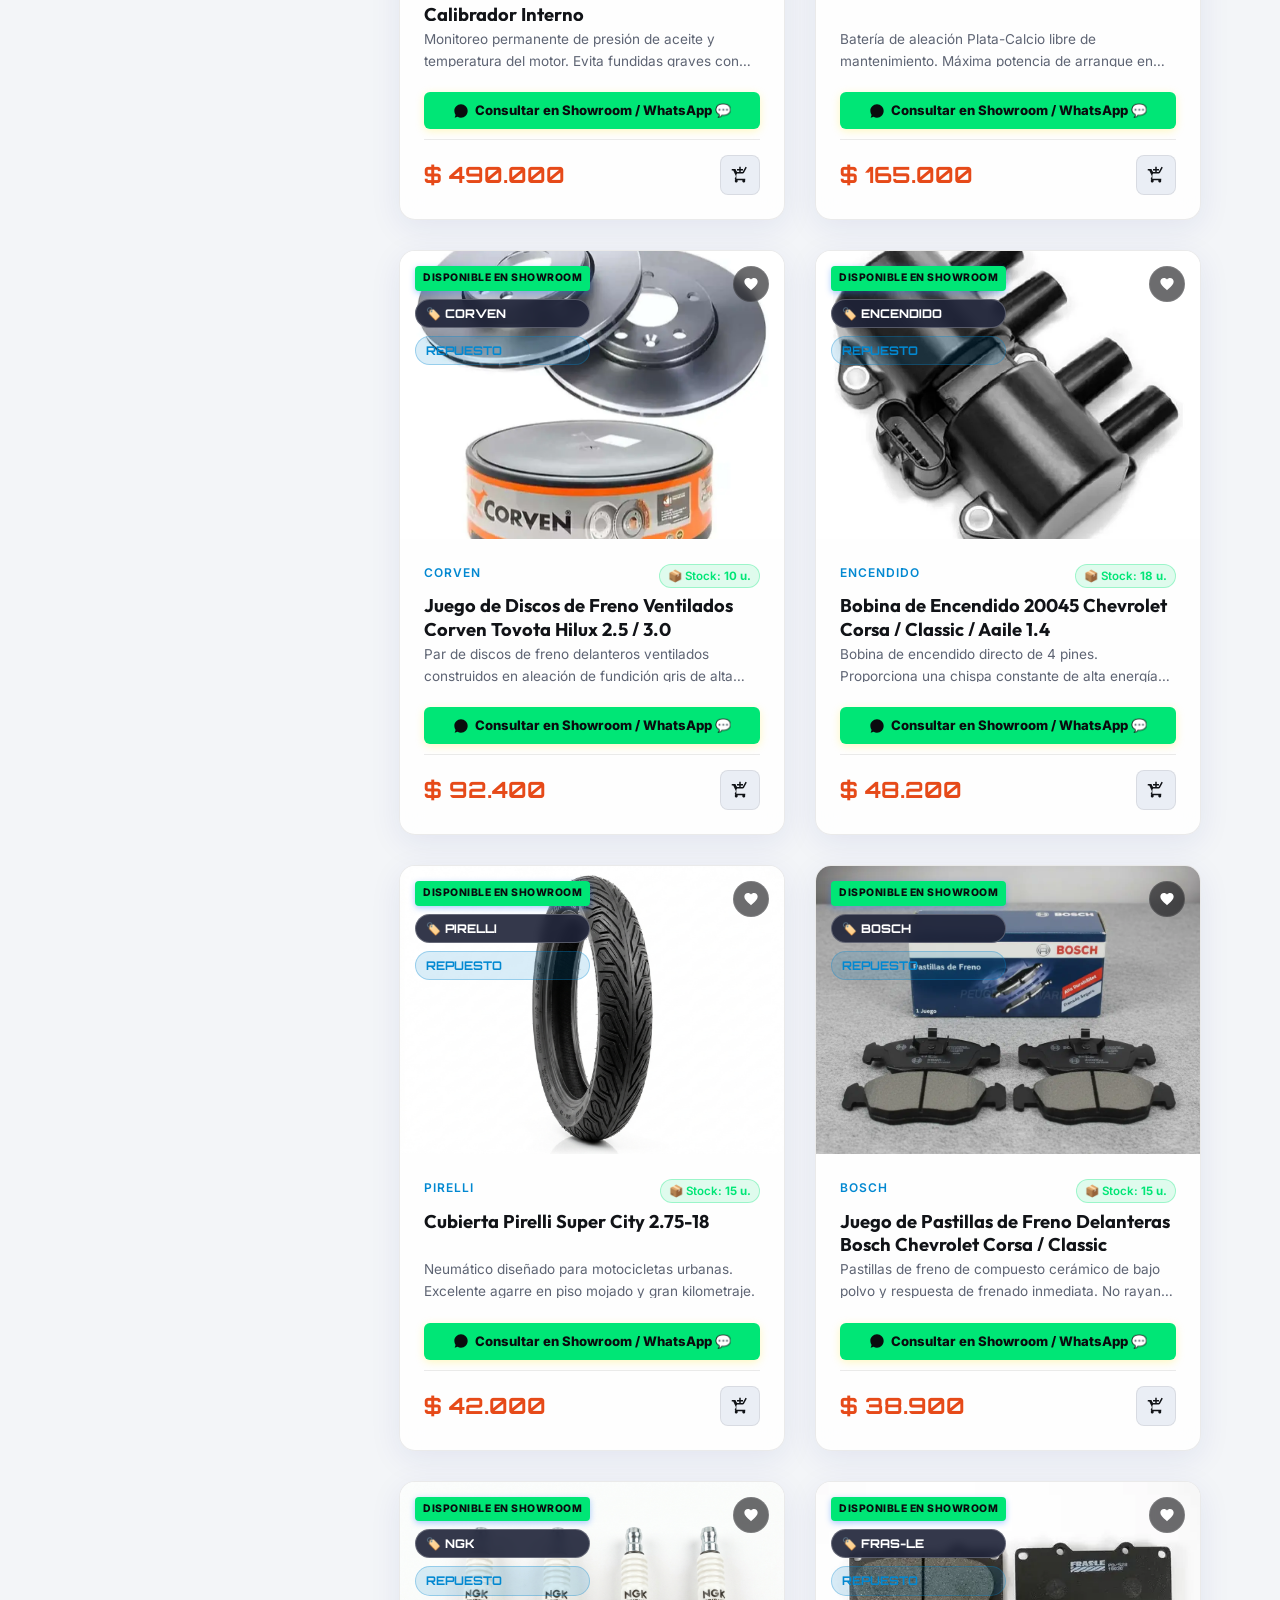
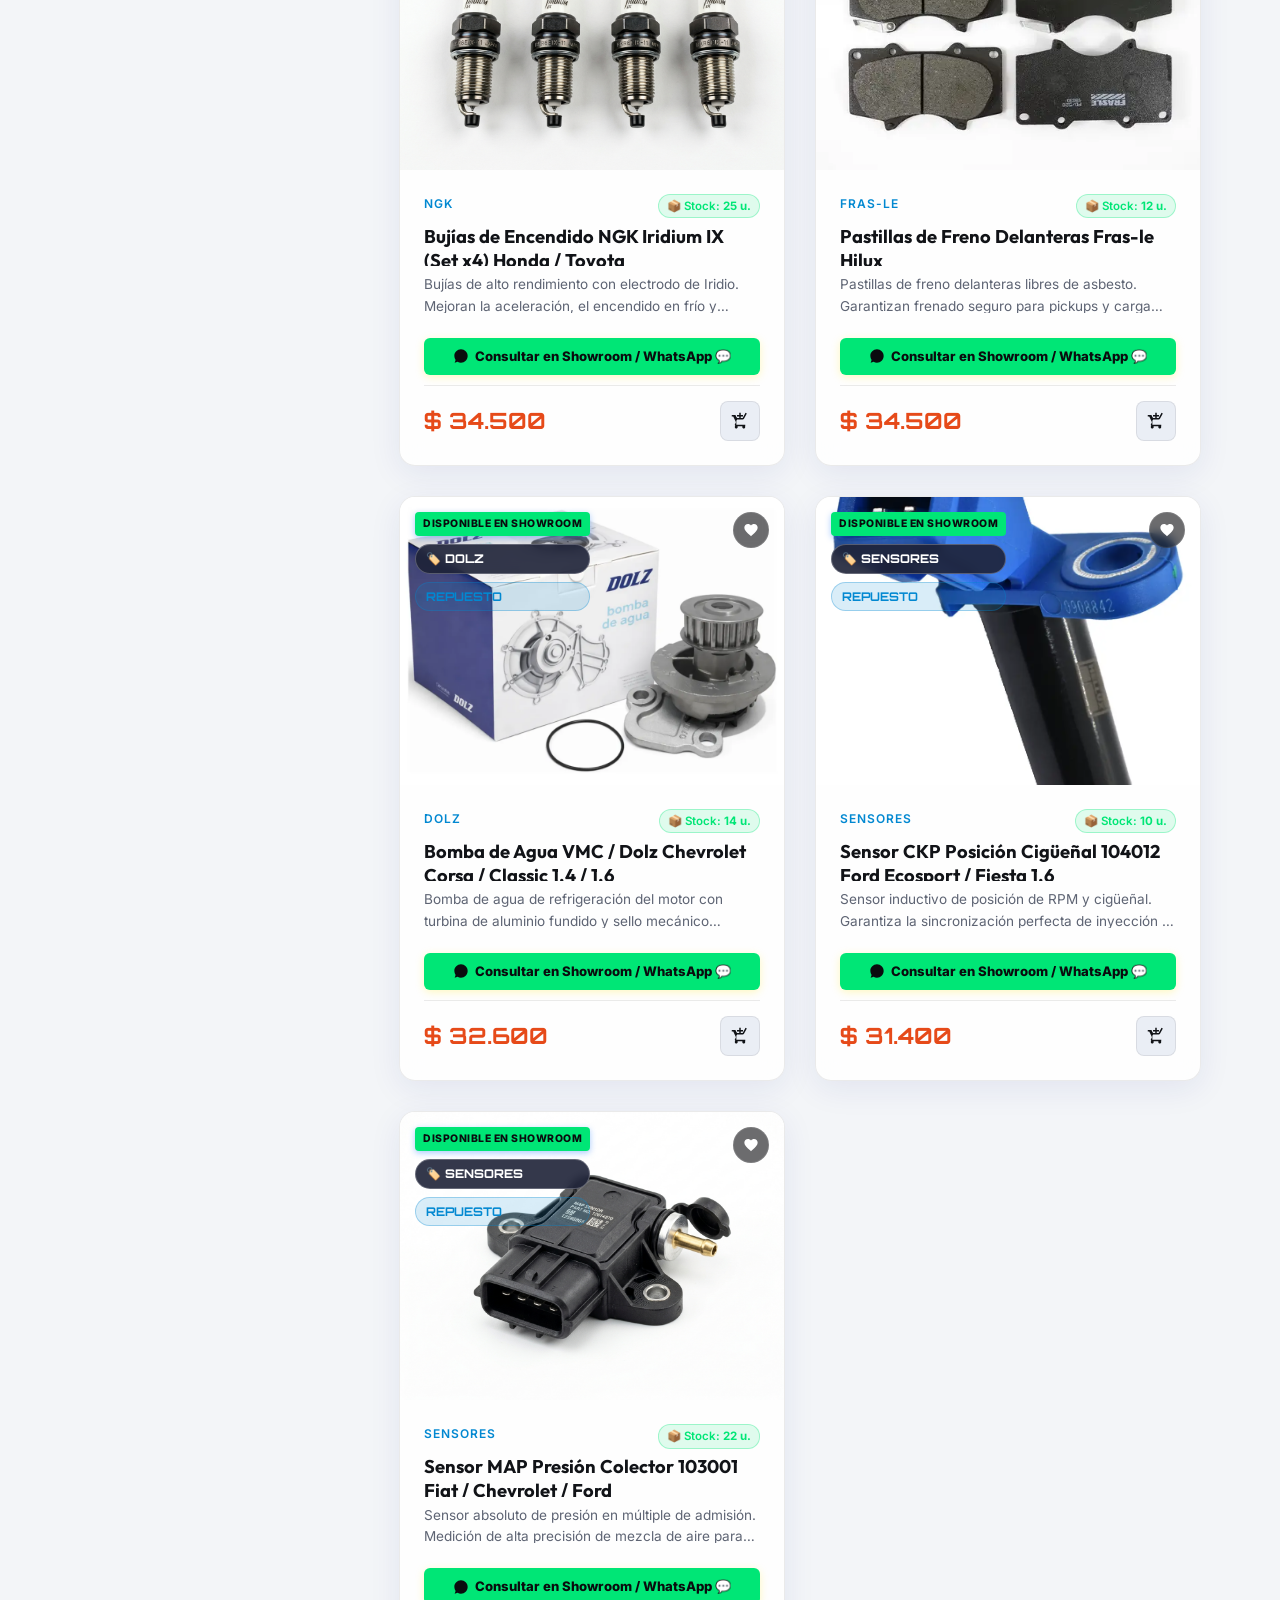
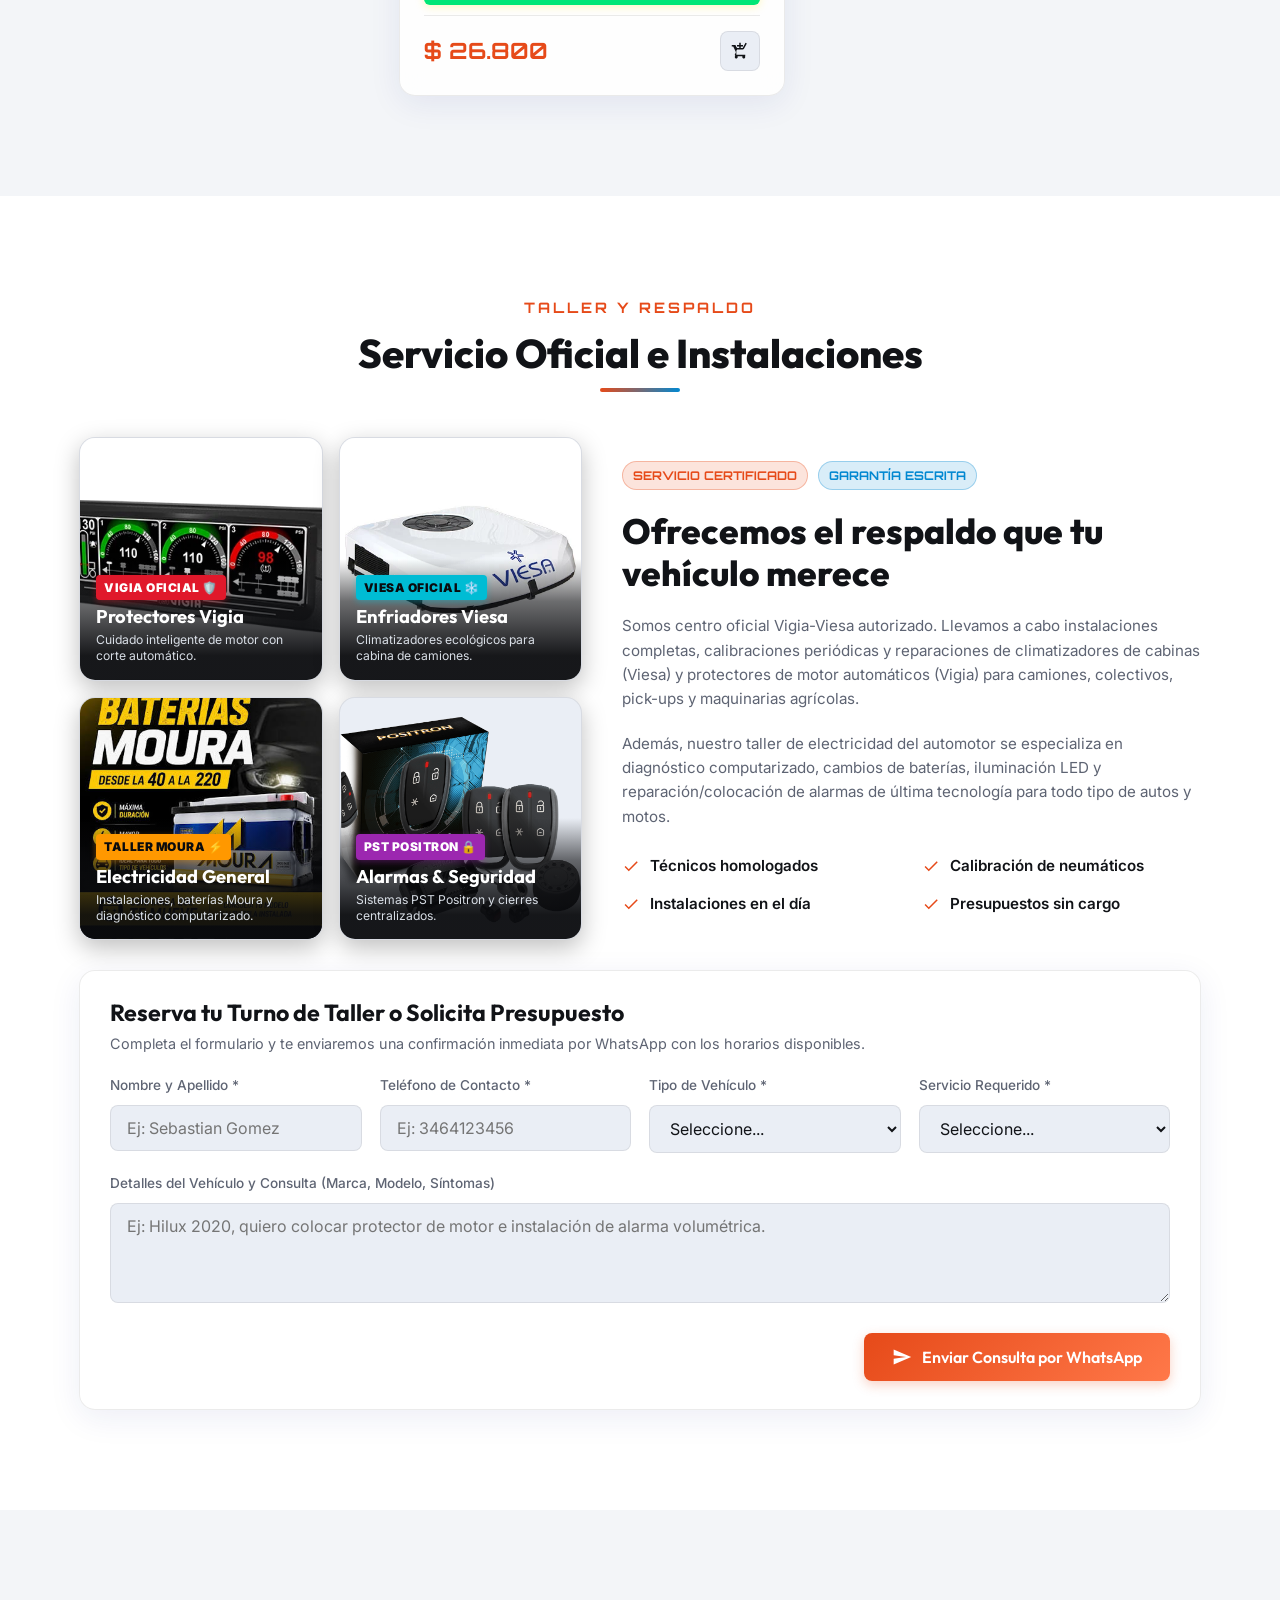
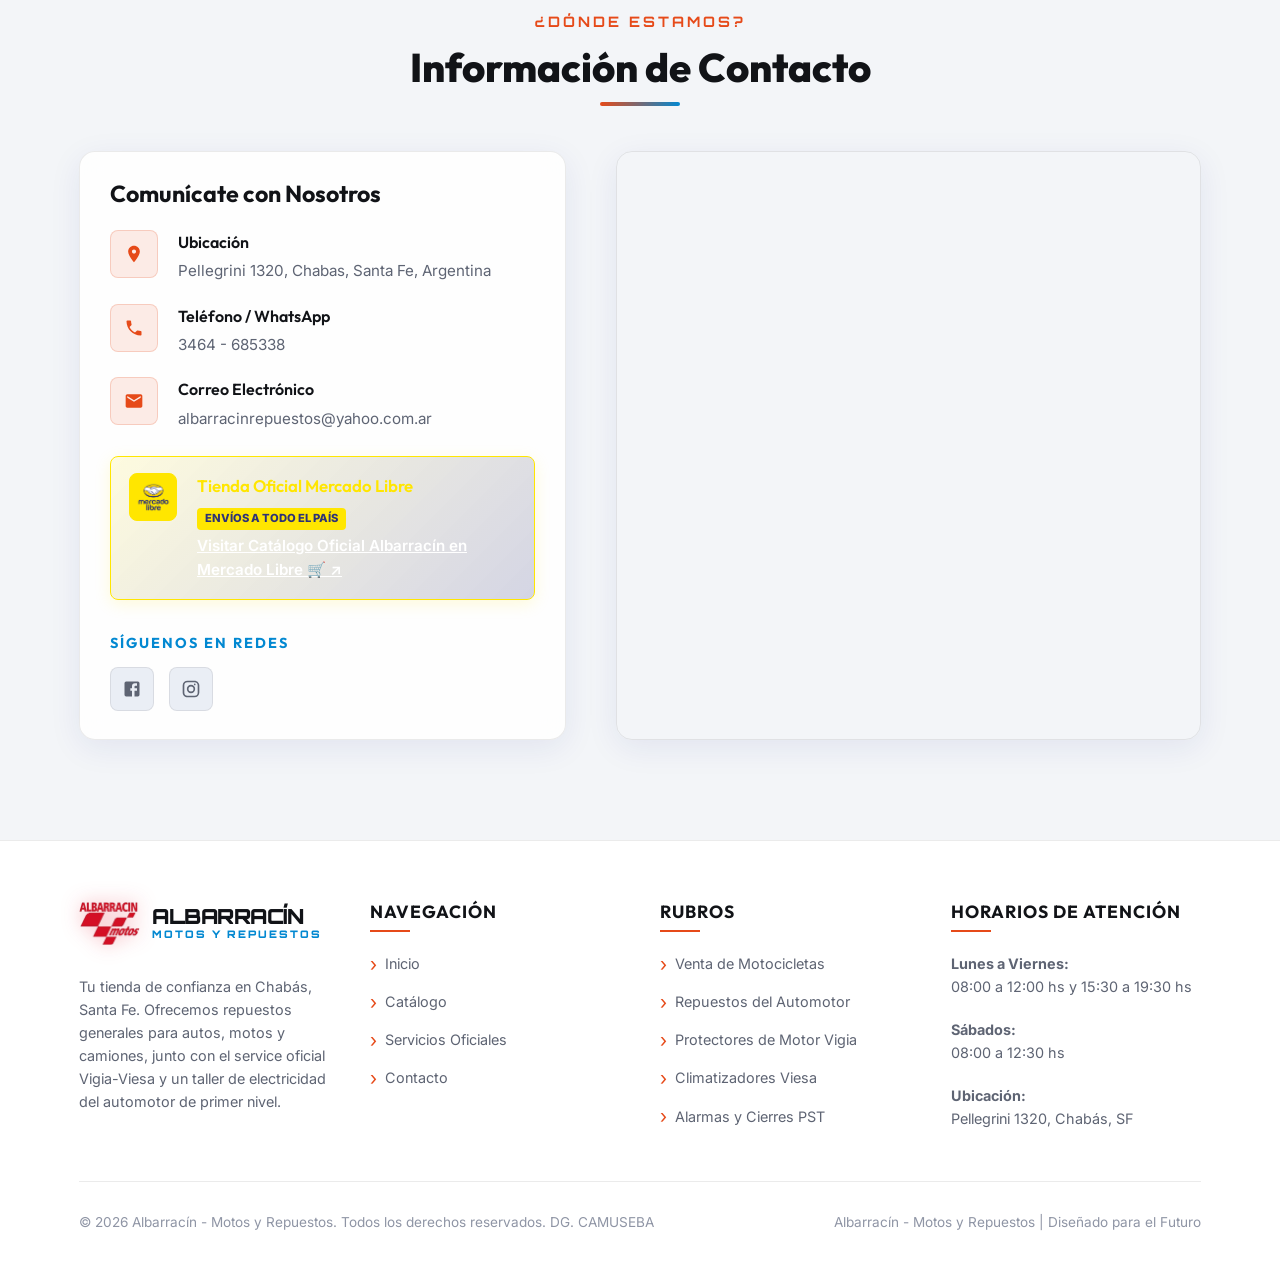
==== commit 10eeac4d: "fix(seo): corregir datos estructurados schema.org para resolver error critico en Google Search Conso" ====
--- a/club_albarracin_fidelizacion/index.html
+++ b/club_albarracin_fidelizacion/index.html
@@ -106,6 +106,18 @@
             "closes": "13:00"
           }
         ],
+        "knowsAbout": [
+          "Repuestos automotrices multimarca",
+          "Kits de distribución Gates",
+          "Kits de embrague Sachs",
+          "Baterías Moura y Heliar",
+          "Pastillas y discos de freno Bosch y Frasle",
+          "Bombas de agua e inyección Dolz y Fispa",
+          "Protector de motor Vigia",
+          "Calibrador de neumáticos Vigia",
+          "Climatizadores ecológicos Viesa",
+          "Motos multimarca Honda, Yamaha, Motomel"
+        ],
         "hasOfferCatalog": {
           "@type": "OfferCatalog",
           "name": "Líneas de Productos y Servicios",
@@ -114,18 +126,18 @@
               "@type": "OfferCatalog",
               "name": "Motos 0km y Usadas",
               "itemListElement": [
-                { "@type": "Offer", "itemOffered": { "@type": "Product", "name": "Motos Multimarca (Honda, Yamaha, Motomel)" } }
+                { "@type": "Offer", "itemOffered": { "@type": "Service", "name": "Venta y Asesoramiento en Motos 0km y Usadas (Honda, Yamaha, Motomel)" } }
               ]
             },
             {
               "@type": "OfferCatalog",
               "name": "Repuestos y Autopartes Multimarca",
               "itemListElement": [
-                { "@type": "Offer", "itemOffered": { "@type": "Product", "name": "Kits de Distribución Gates" } },
-                { "@type": "Offer", "itemOffered": { "@type": "Product", "name": "Kits de Embrague Sachs" } },
-                { "@type": "Offer", "itemOffered": { "@type": "Product", "name": "Baterías Moura y Heliar" } },
-                { "@type": "Offer", "itemOffered": { "@type": "Product", "name": "Pastillas y Discos de Freno Bosch / Frasle" } },
-                { "@type": "Offer", "itemOffered": { "@type": "Product", "name": "Bombas e Inyección Dolz / Fispa" } }
+                { "@type": "Offer", "itemOffered": { "@type": "Service", "name": "Venta y Distribución de Kits de Distribución Gates" } },
+                { "@type": "Offer", "itemOffered": { "@type": "Service", "name": "Venta y Distribución de Kits de Embrague Sachs" } },
+                { "@type": "Offer", "itemOffered": { "@type": "Service", "name": "Venta y Diagnóstico de Baterías Moura y Heliar" } },
+                { "@type": "Offer", "itemOffered": { "@type": "Service", "name": "Venta de Pastillas y Discos de Freno Bosch / Frasle" } },
+                { "@type": "Offer", "itemOffered": { "@type": "Service", "name": "Venta de Bombas de Agua e Inyección Dolz / Fispa" } }
               ]
             },
             {
